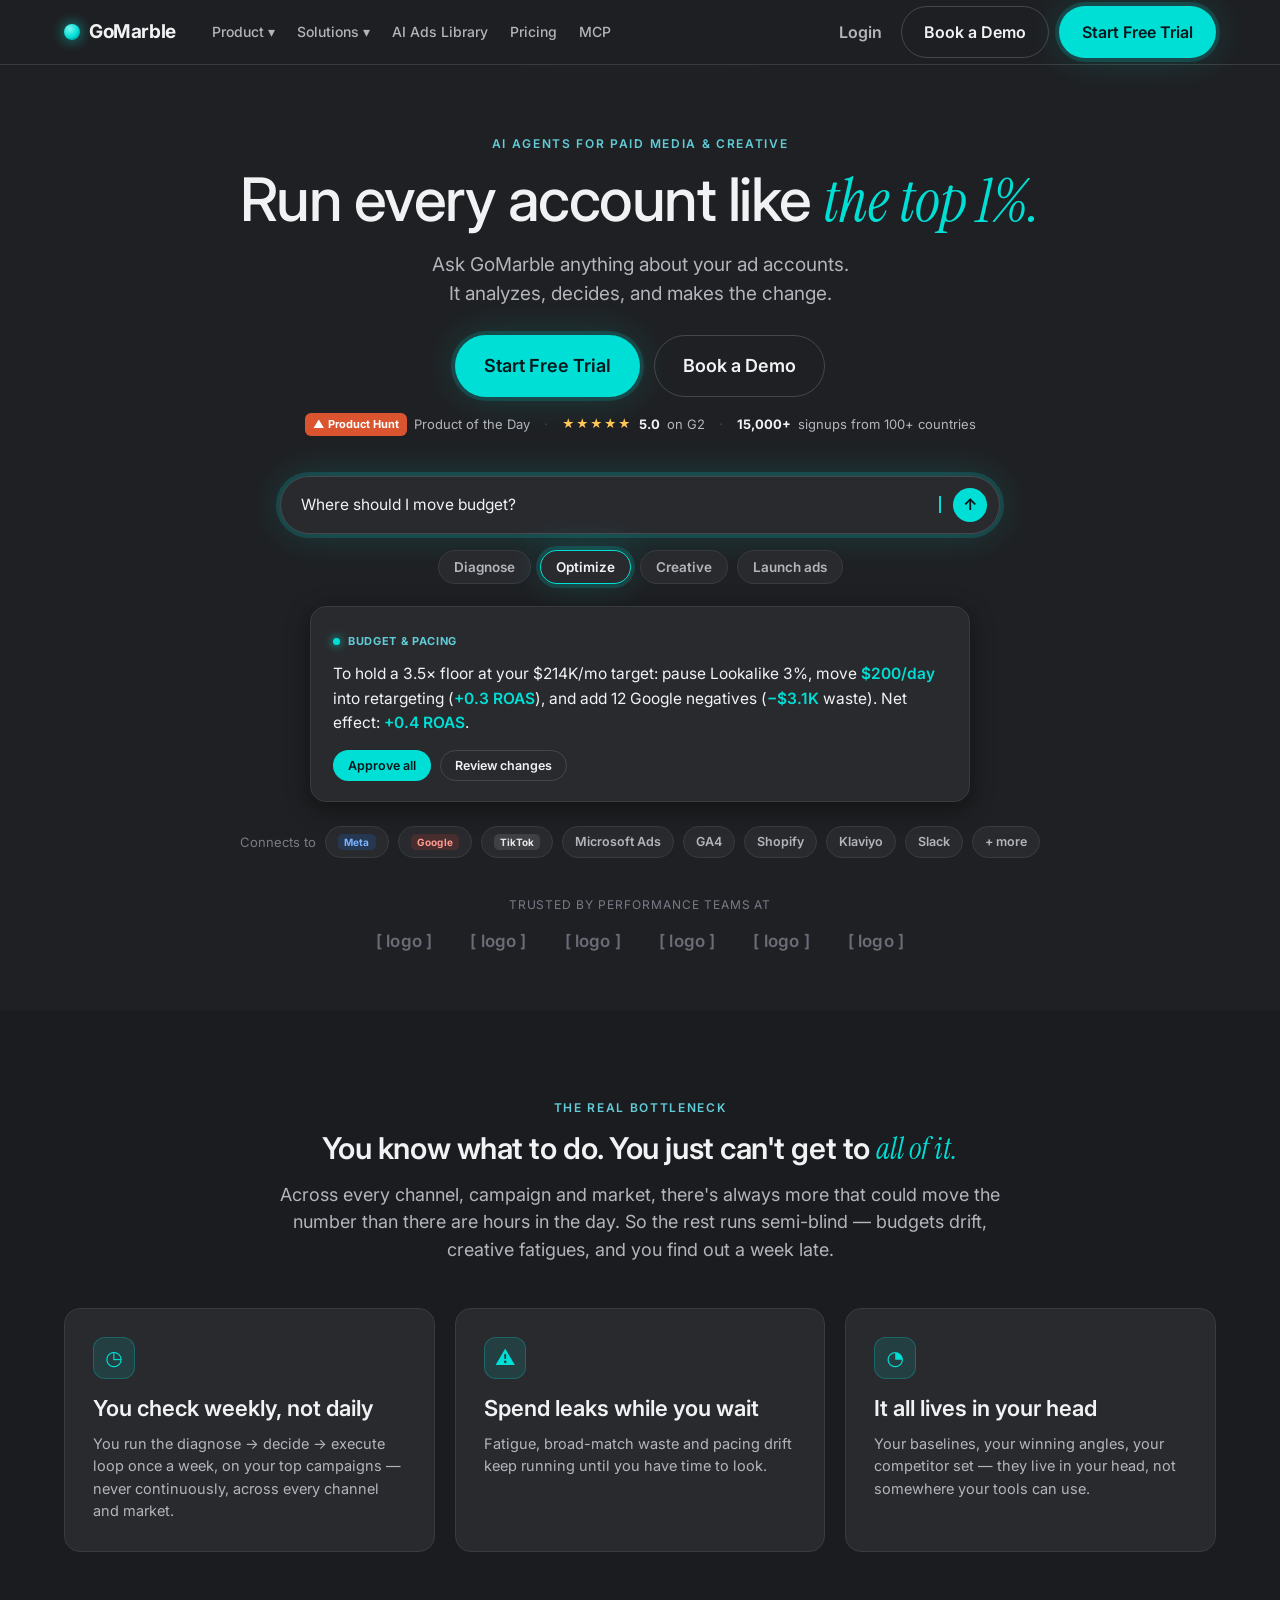
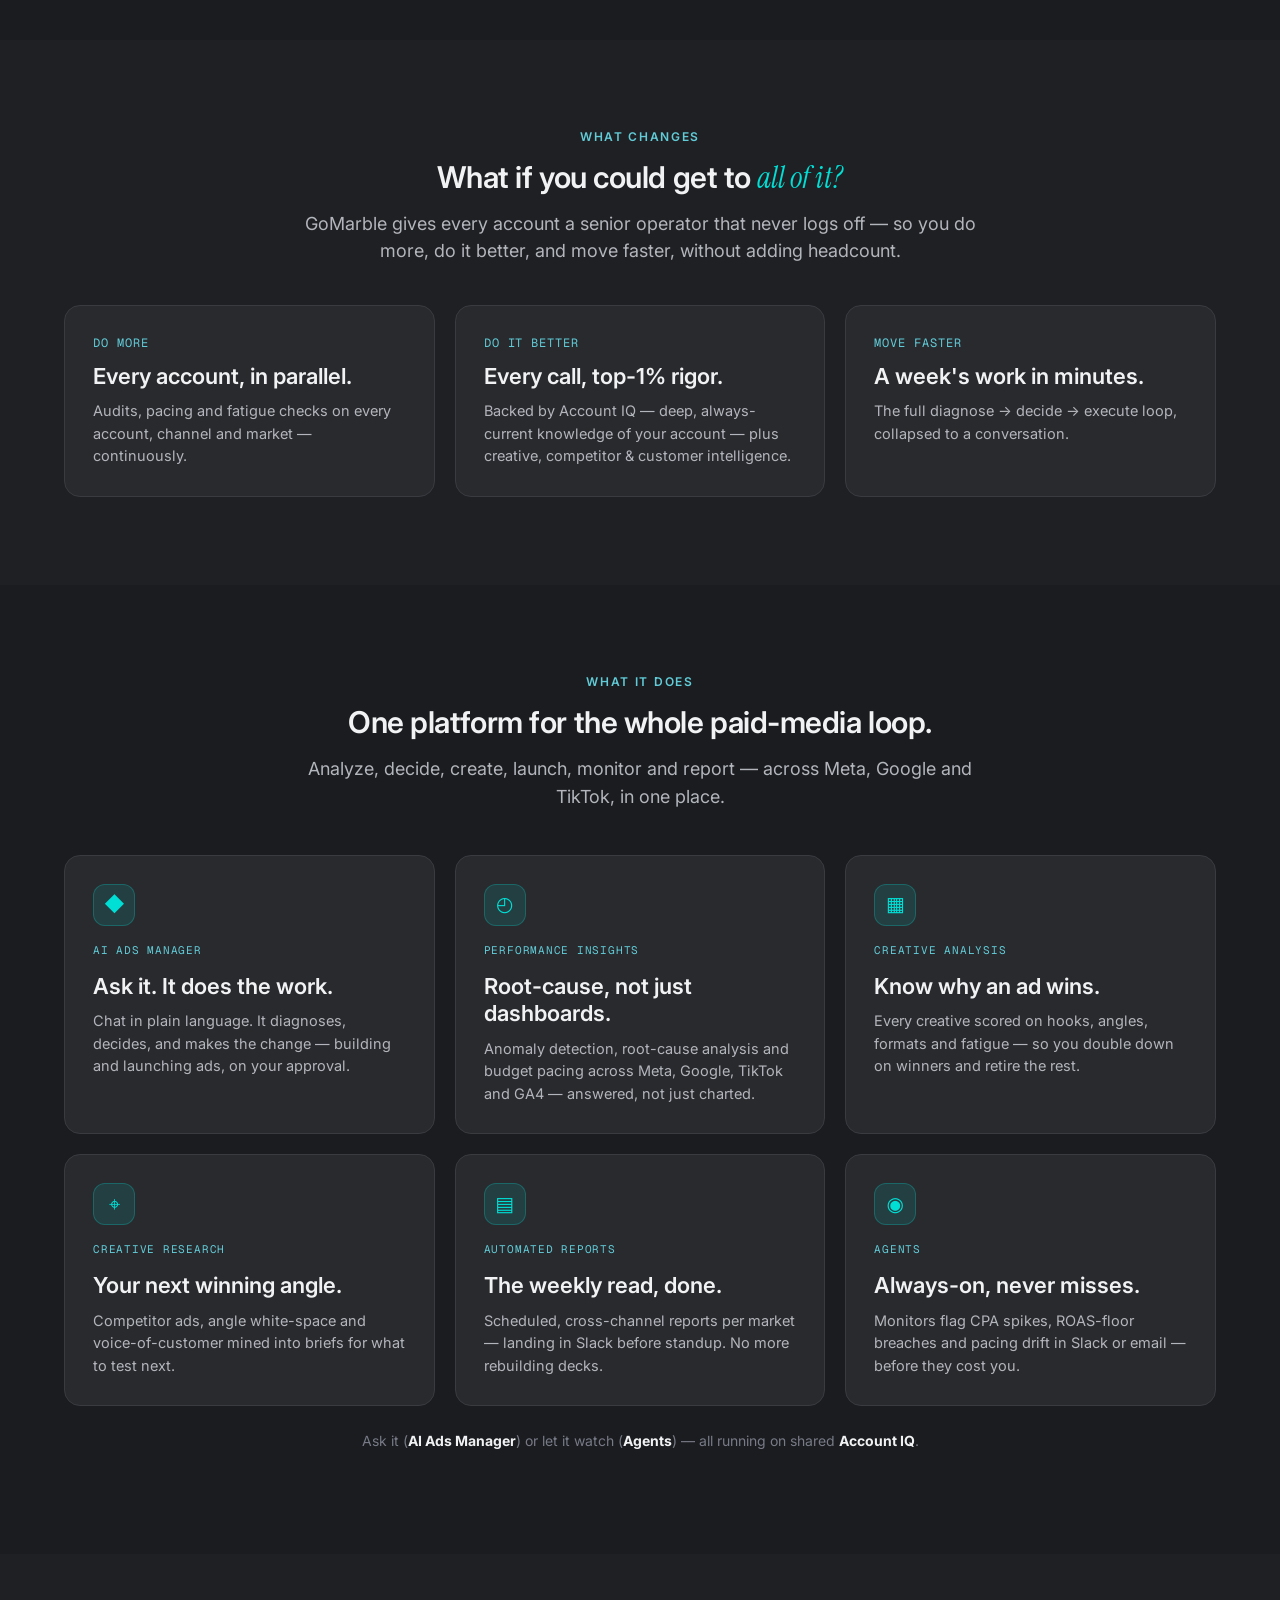
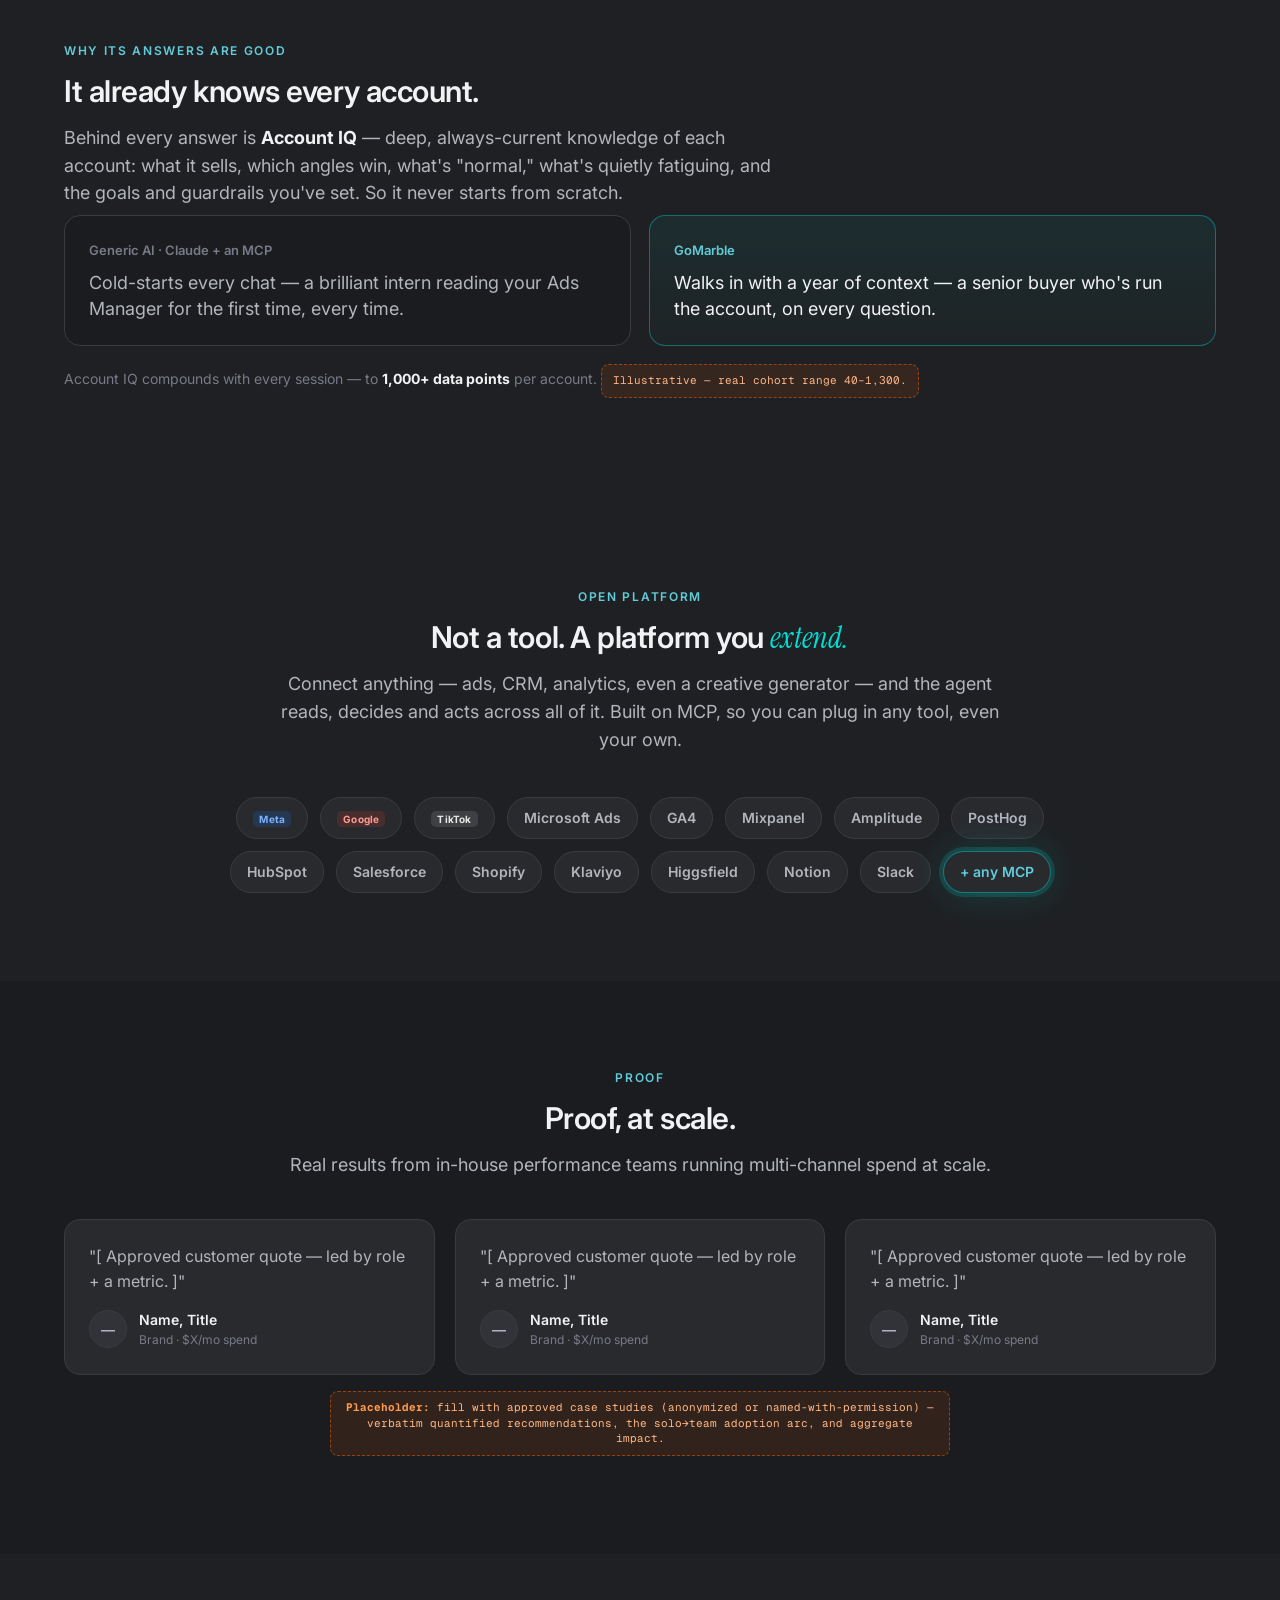
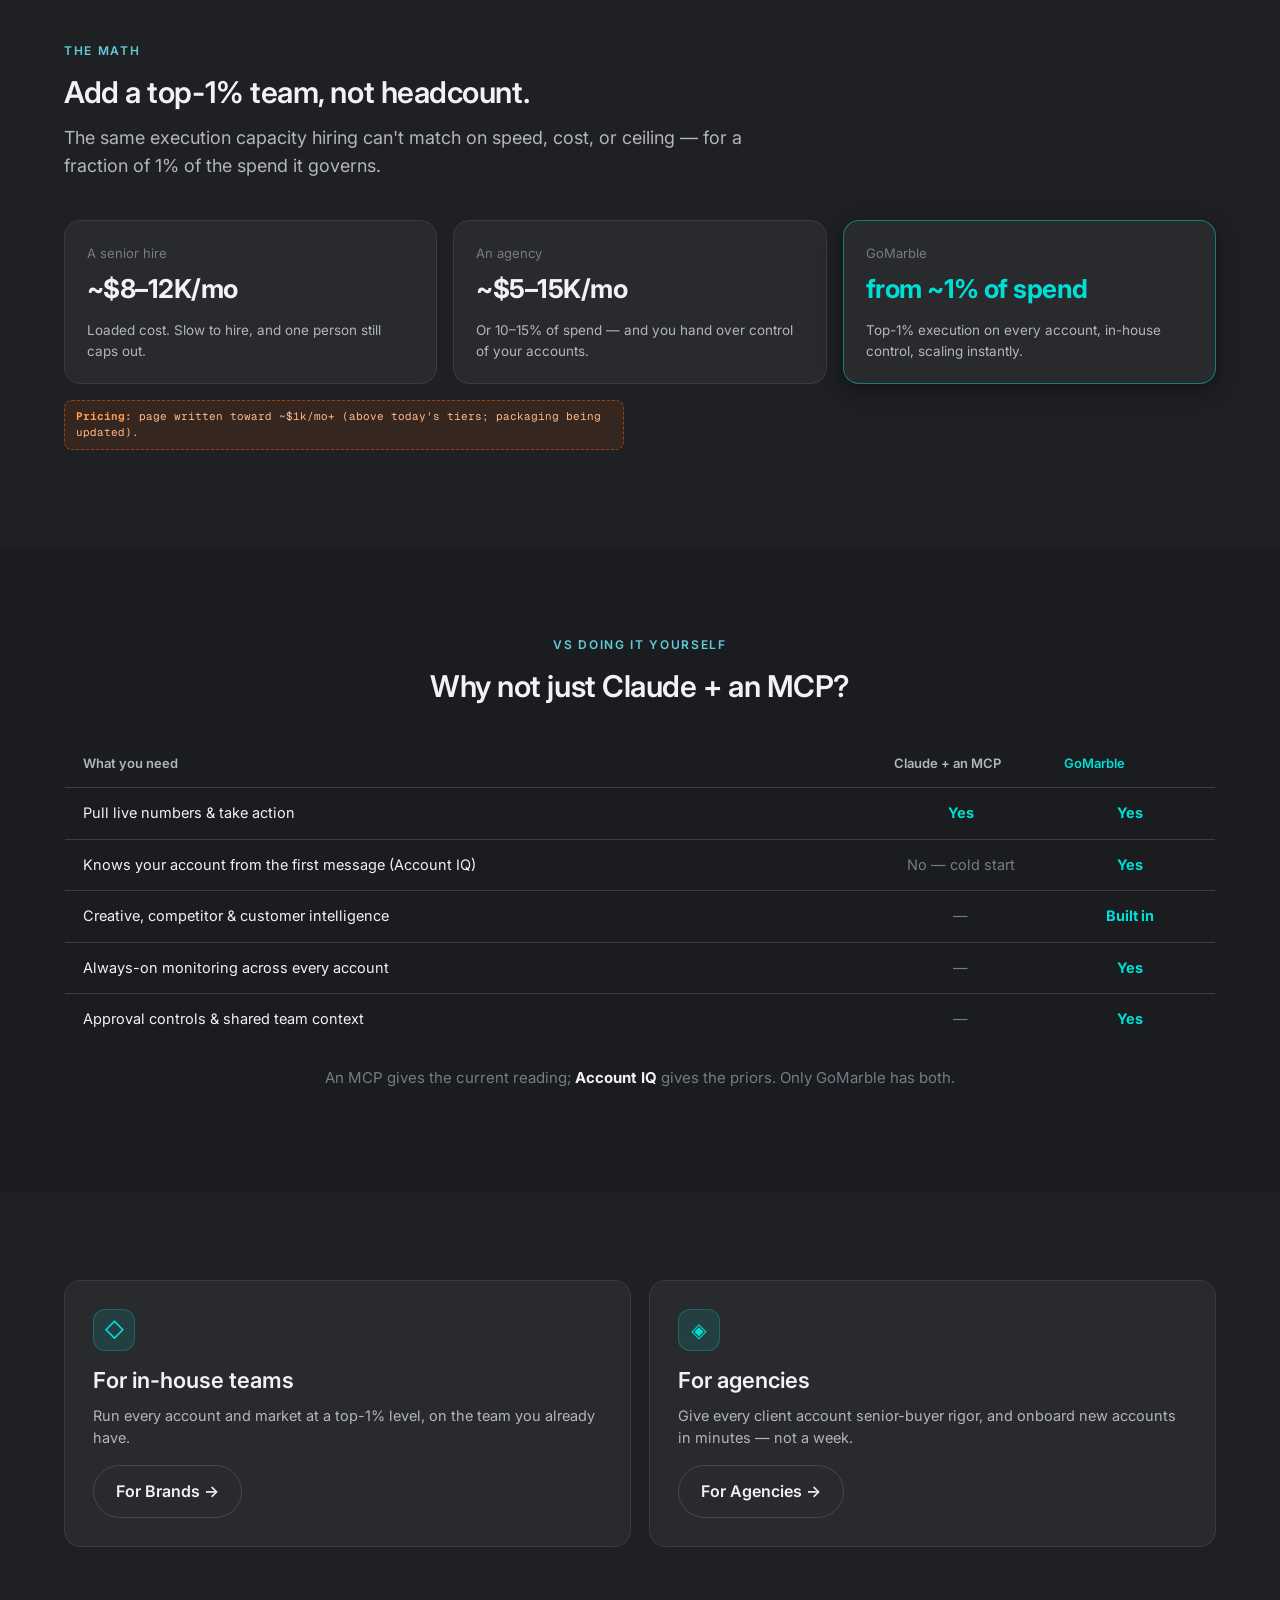
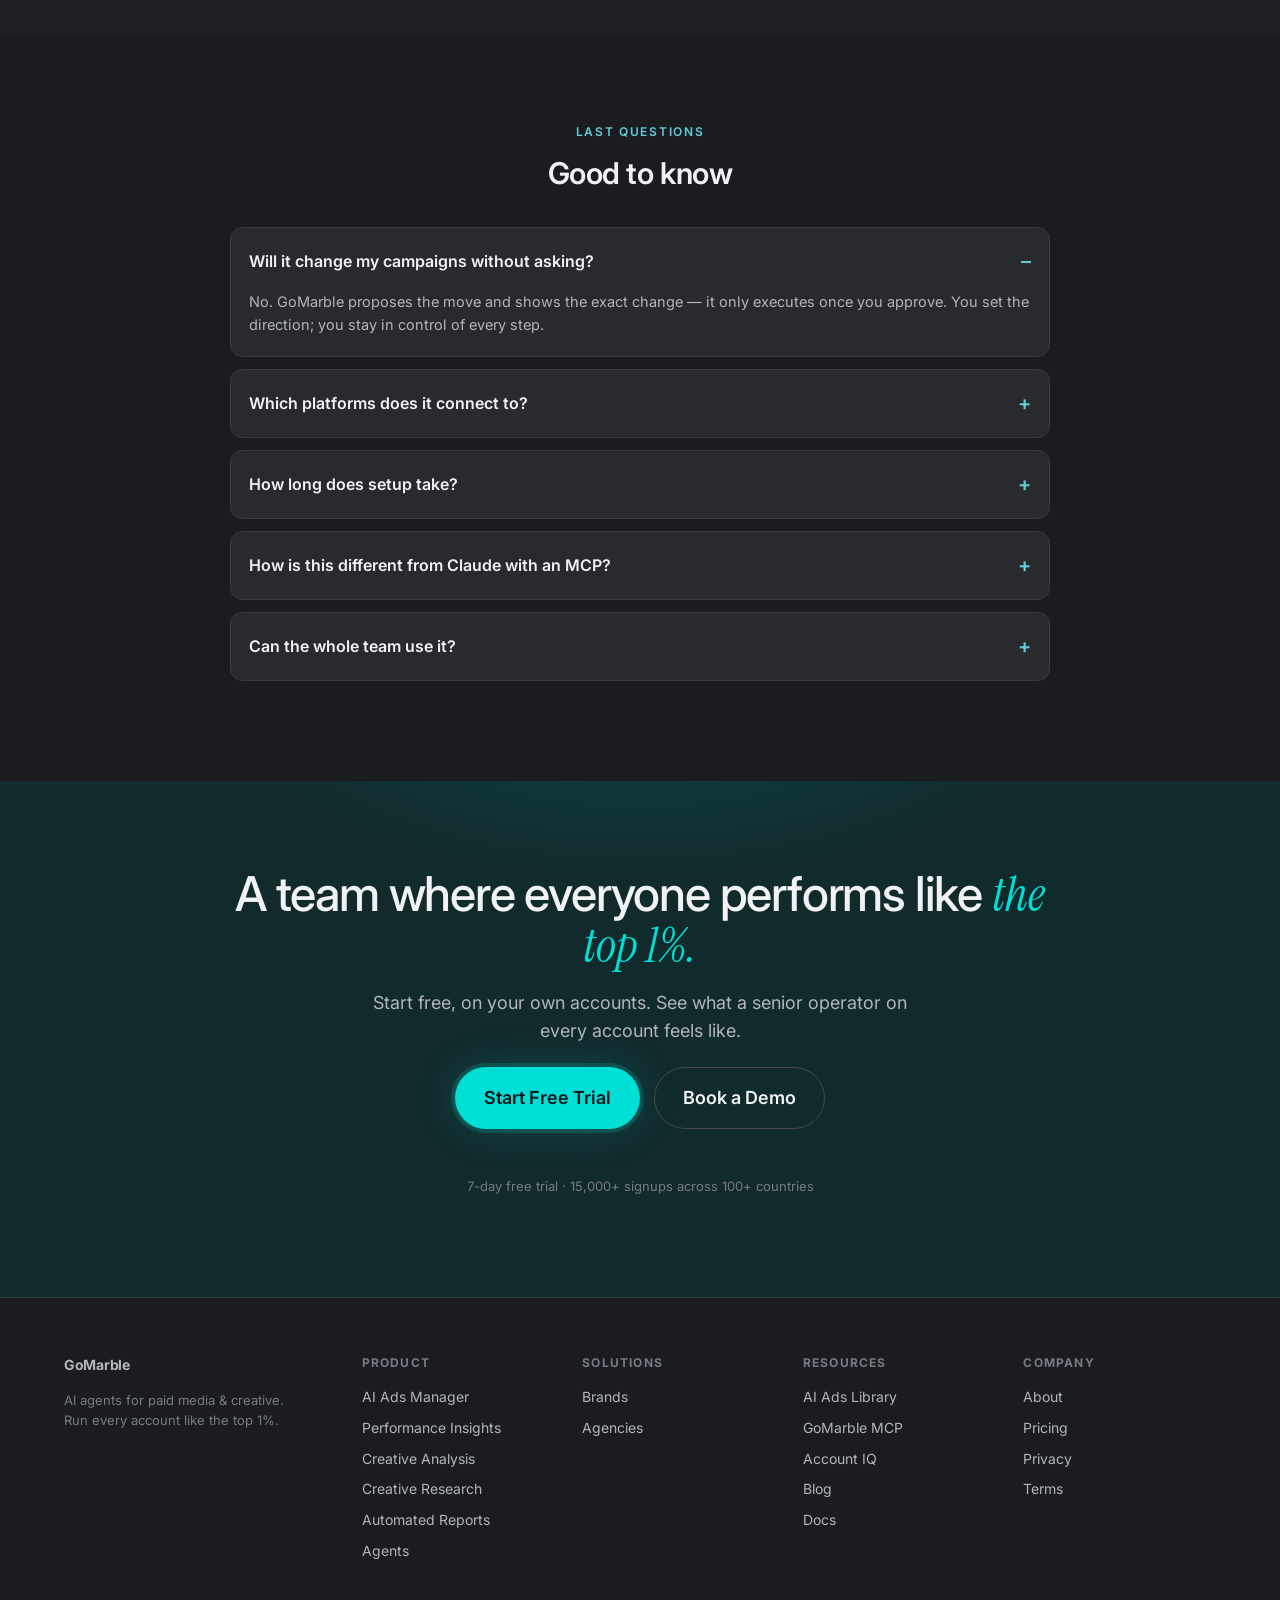
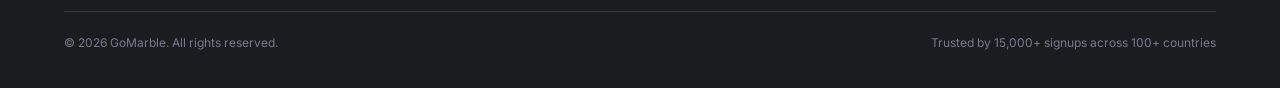
==== homepage/index.html @ d6c3018f "Add homepage v3 mockup at /homepage/ Co-Authored-By: Claude Opus 4.8 <noreply@anthropic.com>" ====
<!DOCTYPE html>
<html lang="en">
<head>
<meta charset="utf-8">
<meta name="viewport" content="width=device-width, initial-scale=1">
<title>GoMarble — Homepage v3 (Run every account like the top 1%)</title>
<link rel="stylesheet" href="_shared.css">
<style>
  /* ===== hero ===== */
  .hero { padding: 70px 0 56px; }
  .hero__inner { max-width: 980px; margin: 0 auto; text-align: center; }
  .hero .gm-display { margin: 14px 0 18px; font-size: clamp(34px, 6vw, 60px); text-wrap: balance; }
  .hero__sub { font-size: 19px; color: var(--gm-text-muted); max-width: 620px; margin: 0 auto 26px; text-wrap: balance; }
  .hero__cta { display: flex; gap: 14px; justify-content: center; flex-wrap: wrap; margin-bottom: 16px; }
  .hero__proof { display:flex; gap:14px; justify-content:center; align-items:center; flex-wrap:wrap; font-size:13px; color:var(--gm-text-muted); }
  .hero__proof .pm { display:inline-flex; align-items:center; gap:7px; }
  .hero__proof b { color:var(--gm-text); }
  .hero__proof .sep { color:var(--gm-border-strong); }
  .hero__proof .stars { color:#FFC65A; letter-spacing:1px; font-size:12px; }
  .hero__proof .ph { background:#DA552F; color:#fff; font-weight:700; font-size:11px; padding:3px 8px; border-radius:6px; }

  /* ===== source mini-labels ===== */
  .src { font-weight:700; font-size:10px; padding:2px 6px; border-radius:5px; letter-spacing:.02em; }
  .src.meta   { background:rgba(24,119,242,.18);  color:#7ab3ff; }
  .src.google { background:rgba(234,67,53,.16);   color:#ff9a8f; }
  .src.tiktok { background:rgba(255,255,255,.10); color:#e6e6e6; }

  /* ===== connector chips ===== */
  .hero__conn { margin-top:24px; display:flex; gap:9px; justify-content:center; align-items:center; flex-wrap:wrap; }
  .hero__conn .lbl { font-size:13px; color:var(--gm-text-faint); }
  .conn { font-size:12.5px; font-weight:600; color:var(--gm-text-muted); background:var(--gm-surface); border:1px solid var(--gm-border); border-radius:999px; padding:5px 12px; }
  .int-row { display:flex; flex-wrap:wrap; gap:12px; justify-content:center; max-width:880px; margin:44px auto 0; }
  .int-row .conn { font-size:14px; padding:9px 16px; }
  .conn--mcp { border-color:rgba(0,223,214,.45); color:var(--gm-accent-text); box-shadow:var(--gm-glow-cyan); }

  /* ===== interactive agent hero (prompt box + capability scenes) ===== */
  .ah { margin: 40px auto 0; max-width: 720px; }
  .ah__composer { background:var(--gm-surface); border:1px solid var(--gm-border-strong); border-radius:var(--gm-radius-pill); padding:11px 12px 11px 20px; display:flex; align-items:center; gap:12px; box-shadow:var(--gm-glow-cyan); }
  .ah__composer .q { flex:1; color:var(--gm-text); font-size:15.5px; text-align:left; }
  .ah__composer .caret { display:inline-block; width:2px; height:17px; background:var(--gm-marble-cyan); margin-left:2px; vertical-align:-3px; animation:blink 1.1s steps(1) infinite; }
  @keyframes blink { 50% { opacity:0; } }
  .ah__composer .send { width:34px; height:34px; flex:0 0 auto; border-radius:50%; background:var(--gm-marble-cyan); color:var(--gm-on-accent); display:grid; place-items:center; font-weight:700; }
  .ah__pills { display:flex; gap:9px; justify-content:center; flex-wrap:wrap; margin:16px 0 22px; }
  .ah__pill { display:inline-flex; align-items:center; gap:7px; font-size:13.5px; font-weight:600; padding:8px 15px; border-radius:var(--gm-radius-pill); border:1px solid var(--gm-border); background:var(--gm-surface); color:var(--gm-text-muted); cursor:pointer; font-family:inherit; transition:border-color .15s, color .15s, box-shadow .15s; }
  .ah__pill:hover { color:var(--gm-text); border-color:var(--gm-border-strong); }
  .ah__pill.on { border-color:var(--gm-marble-cyan); color:var(--gm-text); box-shadow:var(--gm-glow-cyan); }
  .ah__stage { position:relative; min-height:188px; }
  .ah__scene { animation: ahfade .28s ease; }
  .ah__scene[hidden] { display:none; }
  @keyframes ahfade { from { opacity:0; transform:translateY(8px); } to { opacity:1; transform:none; } }
  .ah__answer { text-align:left; background:var(--gm-surface); border:1px solid var(--gm-border); border-radius:var(--gm-radius-lg); padding:20px 22px; box-shadow:var(--gm-shadow-md); max-width:660px; margin:0 auto; }
  .ah__tag { display:inline-flex; align-items:center; gap:8px; font-size:11px; font-weight:700; letter-spacing:.06em; text-transform:uppercase; color:var(--gm-accent-text); margin-bottom:12px; }
  .ah__tag .dot { width:7px; height:7px; border-radius:50%; background:var(--gm-marble-cyan); box-shadow:0 0 9px var(--gm-marble-cyan); }
  .ah__a { font-size:15.5px; line-height:1.6; color:var(--gm-text); }
  .ah__a b { color:var(--gm-marble-cyan); font-weight:600; }
  .ah__steps { list-style:none; margin:6px 0 0; padding:0; display:grid; gap:8px; }
  .ah__steps li { display:flex; align-items:center; gap:10px; font-size:14.5px; color:var(--gm-text-muted); }
  .ah__steps .num { font-family:var(--gm-font-mono); font-size:11px; color:var(--gm-accent-text); border:1px solid var(--gm-border); border-radius:6px; padding:2px 7px; }
  .ah__act { display:flex; gap:9px; margin-top:14px; }
  .ah__btn { font-family:inherit; background:transparent; font-size:12.5px; font-weight:600; padding:7px 14px; border-radius:999px; border:1px solid var(--gm-border-strong); color:var(--gm-text); cursor:pointer; }
  .ah__btn.go { background:var(--gm-marble-cyan); color:var(--gm-on-accent); border-color:transparent; }

  /* ===== generic section helpers ===== */
  .lead-wrap { max-width: 720px; }
  .center .lead-wrap { margin: 0 auto; }
  .sec-head { max-width: 760px; }
  .center { text-align: center; }
  .center .sec-head, .sec-head.center { margin: 0 auto; }
  .sec-head .gm-h2 { margin-bottom: 14px; }

  /* ===== feature cards ===== */
  .feat-card h3 { margin:14px 0 8px; }
  .feat-card .cap { font-family:var(--gm-font-mono); font-size:11px; color:var(--gm-accent-text); letter-spacing:.07em; text-transform:uppercase; }

  /* ===== pillars (benefit strip) ===== */
  .pill-card .k { font-family:var(--gm-font-mono); font-size:12px; color:var(--gm-accent-text); letter-spacing:.08em; text-transform:uppercase; }
  .pill-card h3 { margin:10px 0 8px; }

  /* ===== cold-start contrast ===== */
  .vs2 { display:grid; grid-template-columns:1fr 1fr; gap:18px; margin-top:8px; }
  .vs2 .col { border-radius:var(--gm-radius-lg); padding:24px; border:1px solid var(--gm-border); }
  .vs2 .col.bad { background:var(--gm-band); }
  .vs2 .col.good { background:linear-gradient(180deg, rgba(0,223,214,.07), rgba(0,223,214,.02)); border-color:rgba(0,223,214,.4); }
  .vs2 .who { font-size:13px; font-weight:600; color:var(--gm-text-faint); margin-bottom:10px; }
  .vs2 .col.good .who { color:var(--gm-accent-text); }
  .vs2 .line { font-size:18px; line-height:1.4; }

  /* ===== economics cards ===== */
  .econ { display:grid; grid-template-columns:repeat(3,1fr); gap:16px; }
  .econ .e { border:1px solid var(--gm-border); border-radius:var(--gm-radius-lg); padding:22px; background:var(--gm-surface); }
  .econ .e.win { border-color:rgba(0,223,214,.45); box-shadow:var(--gm-shadow-md); }
  .econ .e .lbl { font-size:13px; color:var(--gm-text-faint); }
  .econ .e .amt { font-size:26px; font-weight:700; letter-spacing:-0.02em; margin:6px 0 10px; }
  .econ .e.win .amt { color:var(--gm-marble-cyan); }
  .econ .e p { font-size:13.5px; color:var(--gm-text-muted); margin:0; }

  /* ===== comparison table ===== */
  .ctable { width:100%; border-collapse:collapse; border:1px solid var(--gm-border); border-radius:var(--gm-radius-lg); overflow:hidden; }
  .ctable th, .ctable td { padding:14px 18px; text-align:left; border-bottom:1px solid var(--gm-border); font-size:14.5px; }
  .ctable thead th { background:var(--gm-band); font-size:13px; color:var(--gm-text-muted); font-weight:600; }
  .ctable thead th:last-child { color:var(--gm-marble-cyan); }
  .ctable td.c { text-align:center; width:170px; }
  .ctable .yes { color:var(--gm-marble-cyan); font-weight:700; }
  .ctable .no { color:var(--gm-text-faint); }
  .ctable tr:last-child td { border-bottom:none; }

  /* ===== segments ===== */
  .seg { display:grid; grid-template-columns:1fr 1fr; gap:18px; }

  /* ===== faq ===== */
  .faq { max-width:820px; margin:0 auto; }
  .faq details { border:1px solid var(--gm-border); border-radius:var(--gm-radius-md); padding:4px 18px; margin-bottom:12px; background:var(--gm-surface); }
  .faq summary { cursor:pointer; font-weight:600; padding:14px 0; list-style:none; display:flex; justify-content:space-between; align-items:center; }
  .faq summary::-webkit-details-marker { display:none; }
  .faq summary::after { content:"+"; color:var(--gm-accent-text); font-size:20px; }
  .faq details[open] summary::after { content:"–"; }
  .faq p { margin:0 0 16px; color:var(--gm-text-muted); font-size:14.5px; }

  .endorse { display:flex; flex-direction:column; gap:18px; align-items:center; }

  @media (max-width: 900px) {
    .split, .vs2, .econ, .seg { grid-template-columns: 1fr; }
    .ctable td.c { width:auto; }
  }
</style>
</head>
<body>

<!-- NAV -->
<nav class="gm-nav">
  <div class="gm-wrap gm-nav__inner">
    <a class="gm-nav__logo" href="#"><span class="orb"></span>GoMarble</a>
    <div class="gm-nav__links"><a href="#features">Product ▾</a><a href="#">Solutions ▾</a><a href="#">AI Ads Library</a><a href="pricing.html">Pricing</a><a href="#">MCP</a></div>
    <div class="gm-nav__spacer"></div>
    <div class="gm-nav__cta"><a href="#" class="gm-btn gm-btn--ghost">Login</a><a href="#" class="gm-btn gm-btn--secondary">Book a Demo</a><a href="#" class="gm-btn gm-btn--primary">Start Free Trial</a></div>
  </div>
</nav>

<!-- HERO -->
<header class="hero gm-glow-bg">
  <div class="gm-wrap hero__inner">
    <p class="gm-eyebrow">AI agents for paid media &amp; creative</p>
    <h1 class="gm-display">Run every account like <em>the top 1%.</em></h1>
    <p class="hero__sub">Ask GoMarble anything about your ad accounts. It analyzes, decides, and makes the change.</p>
    <div class="hero__cta">
      <a href="#" class="gm-btn gm-btn--primary gm-btn--lg">Start Free Trial</a>
      <a href="#" class="gm-btn gm-btn--secondary gm-btn--lg">Book a Demo</a>
    </div>
    <div class="hero__proof">
      <span class="pm"><span class="ph">▲ Product Hunt</span> Product of the Day</span>
      <span class="sep">·</span>
      <span class="pm"><span class="stars">★★★★★</span> <b>5.0</b> on G2</span>
      <span class="sep">·</span>
      <span class="pm"><b>15,000+</b> signups from 100+ countries</span>
    </div>

    <!-- interactive: ask it anything; tap a prompt to see what it does -->
    <div class="ah">
      <div class="ah__composer">
        <span class="q" id="ah-q">Why did ROAS drop last week?</span><span class="caret"></span>
        <span class="send">↑</span>
      </div>
      <div class="ah__pills">
        <button class="ah__pill on" data-scene="diagnose">Diagnose</button>
        <button class="ah__pill" data-scene="reallocate">Optimize</button>
        <button class="ah__pill" data-scene="creative">Creative</button>
        <button class="ah__pill" data-scene="launch">Launch ads</button>
      </div>

      <div class="ah__stage">
        <div class="ah__scene" data-scene="diagnose">
          <div class="ah__answer">
            <span class="ah__tag"><span class="dot"></span> Performance Insights</span>
            <div class="ah__a">ROAS fell <b>29%</b> (4.1 → 2.9) last week. Root cause: your <span class="src meta">Meta</span> <b>Lookalike 3%</b> is fatiguing (frequency 8.2, CTR −34%), and <b>$3.1K</b> is leaking to <span class="src google">Google</span> broad-match with 0 conversions.</div>
          </div>
        </div>
        <div class="ah__scene" data-scene="reallocate" hidden>
          <div class="ah__answer">
            <span class="ah__tag"><span class="dot"></span> Budget &amp; pacing</span>
            <div class="ah__a">To hold a 3.5× floor at your $214K/mo target: pause Lookalike 3%, move <b>$200/day</b> into retargeting (<b>+0.3 ROAS</b>), and add 12 Google negatives (<b>−$3.1K</b> waste). Net effect: <b>+0.4 ROAS</b>.</div>
            <div class="ah__act"><button class="ah__btn go">Approve all</button><button class="ah__btn">Review changes</button></div>
          </div>
        </div>
        <div class="ah__scene" data-scene="creative" hidden>
          <div class="ah__answer">
            <span class="ah__tag"><span class="dot"></span> Creative Analysis</span>
            <div class="ah__a">Top hook: <b>"POV: you finally…"</b> at 41% hook-rate. Fatiguing: the <i>ingredient-transparency</i> angle, −22% over 27 days. Test next: <b>"energy without the crash"</b> — it fits your problem-aware, user-POV winners.</div>
          </div>
        </div>
        <div class="ah__scene" data-scene="launch" hidden>
          <div class="ah__answer">
            <span class="ah__tag"><span class="dot"></span> AI Ads Manager</span>
            <ul class="ah__steps">
              <li><span class="num">1</span> Draft 3 UGC concepts on the winning angle</li>
              <li><span class="num">2</span> Write copy + headlines</li>
              <li><span class="num">3</span> Build the ad sets in <span class="src meta">Meta</span></li>
              <li><span class="num">4</span> Launch</li>
            </ul>
            <div class="ah__act"><button class="ah__btn go">Approve &amp; launch</button><button class="ah__btn">Edit</button></div>
          </div>
        </div>
      </div>
    </div>

    <div class="hero__conn">
      <span class="lbl">Connects to</span>
      <span class="conn"><span class="src meta">Meta</span></span>
      <span class="conn"><span class="src google">Google</span></span>
      <span class="conn"><span class="src tiktok">TikTok</span></span>
      <span class="conn">Microsoft Ads</span>
      <span class="conn">GA4</span>
      <span class="conn">Shopify</span>
      <span class="conn">Klaviyo</span>
      <span class="conn">Slack</span>
      <span class="conn">+ more</span>
    </div>

    <div style="margin-top:38px;">
      <p class="gm-faint" style="font-size:12px;letter-spacing:0.08em;text-transform:uppercase;margin:0 0 14px;">Trusted by performance teams at</p>
      <div class="gm-logos"><span>[ logo ]</span><span>[ logo ]</span><span>[ logo ]</span><span>[ logo ]</span><span>[ logo ]</span><span>[ logo ]</span></div>
    </div>
  </div>
</header>

<!-- THE CONSTRAINT -->
<section class="gm-section gm-band center">
  <div class="gm-wrap">
    <div class="sec-head">
      <p class="gm-eyebrow">The real bottleneck</p>
      <h2 class="gm-h2">You know what to do. You just can't get to <em class="gm-serif">all of it.</em></h2>
      <p class="gm-lead lead-wrap">Across every channel, campaign and market, there's always more that could move the number than there are hours in the day. So the rest runs semi-blind — budgets drift, creative fatigues, and you find out a week late.</p>
    </div>
    <div class="gm-grid gm-grid--3" style="margin-top:44px; text-align:left;">
      <div class="gm-card"><div class="gm-card__icon">◷</div><h3 class="gm-h3">You check weekly, not daily</h3><p class="gm-muted" style="margin:10px 0 0;font-size:14.5px;">You run the diagnose → decide → execute loop once a week, on your top campaigns — never continuously, across every channel and market.</p></div>
      <div class="gm-card"><div class="gm-card__icon">⚠</div><h3 class="gm-h3">Spend leaks while you wait</h3><p class="gm-muted" style="margin:10px 0 0;font-size:14.5px;">Fatigue, broad-match waste and pacing drift keep running until you have time to look.</p></div>
      <div class="gm-card"><div class="gm-card__icon">◔</div><h3 class="gm-h3">It all lives in your head</h3><p class="gm-muted" style="margin:10px 0 0;font-size:14.5px;">Your baselines, your winning angles, your competitor set — they live in your head, not somewhere your tools can use.</p></div>
    </div>
  </div>
</section>

<!-- THE SHIFT + benefit strip -->
<section class="gm-section center">
  <div class="gm-wrap">
    <div class="sec-head">
      <p class="gm-eyebrow">What changes</p>
      <h2 class="gm-h2">What if you could get to <em class="gm-serif">all of it?</em></h2>
      <p class="gm-lead lead-wrap">GoMarble gives every account a senior operator that never logs off — so you do more, do it better, and move faster, without adding headcount.</p>
    </div>
    <div class="gm-grid gm-grid--3" style="margin-top:40px; text-align:left;">
      <div class="gm-card pill-card"><div class="k">Do more</div><h3 class="gm-h3">Every account, in parallel.</h3><p class="gm-muted" style="margin:10px 0 0;font-size:14.5px;">Audits, pacing and fatigue checks on every account, channel and market — continuously.</p></div>
      <div class="gm-card pill-card"><div class="k">Do it better</div><h3 class="gm-h3">Every call, top-1% rigor.</h3><p class="gm-muted" style="margin:10px 0 0;font-size:14.5px;">Backed by Account IQ — deep, always-current knowledge of your account — plus creative, competitor &amp; customer intelligence.</p></div>
      <div class="gm-card pill-card"><div class="k">Move faster</div><h3 class="gm-h3">A week's work in minutes.</h3><p class="gm-muted" style="margin:10px 0 0;font-size:14.5px;">The full diagnose → decide → execute loop, collapsed to a conversation.</p></div>
    </div>
  </div>
</section>

<!-- FEATURES — what it actually does -->
<section class="gm-section gm-band" id="features">
  <div class="gm-wrap">
    <div class="sec-head center" style="text-align:center;">
      <p class="gm-eyebrow">What it does</p>
      <h2 class="gm-h2">One platform for the whole paid-media loop.</h2>
      <p class="gm-lead lead-wrap">Analyze, decide, create, launch, monitor and report — across Meta, Google and TikTok, in one place.</p>
    </div>
    <div class="gm-grid gm-grid--3" style="margin-top:44px; text-align:left;">
      <div class="gm-card feat-card">
        <div class="gm-card__icon">◆</div><div class="cap">AI Ads Manager</div>
        <h3 class="gm-h3">Ask it. It does the work.</h3>
        <p class="gm-muted" style="margin:10px 0 0;font-size:14.5px;">Chat in plain language. It diagnoses, decides, and makes the change — building and launching ads, on your approval.</p>
      </div>
      <div class="gm-card feat-card">
        <div class="gm-card__icon">◴</div><div class="cap">Performance Insights</div>
        <h3 class="gm-h3">Root-cause, not just dashboards.</h3>
        <p class="gm-muted" style="margin:10px 0 0;font-size:14.5px;">Anomaly detection, root-cause analysis and budget pacing across Meta, Google, TikTok and GA4 — answered, not just charted.</p>
      </div>
      <div class="gm-card feat-card">
        <div class="gm-card__icon">▦</div><div class="cap">Creative Analysis</div>
        <h3 class="gm-h3">Know why an ad wins.</h3>
        <p class="gm-muted" style="margin:10px 0 0;font-size:14.5px;">Every creative scored on hooks, angles, formats and fatigue — so you double down on winners and retire the rest.</p>
      </div>
      <div class="gm-card feat-card">
        <div class="gm-card__icon">⌖</div><div class="cap">Creative Research</div>
        <h3 class="gm-h3">Your next winning angle.</h3>
        <p class="gm-muted" style="margin:10px 0 0;font-size:14.5px;">Competitor ads, angle white-space and voice-of-customer mined into briefs for what to test next.</p>
      </div>
      <div class="gm-card feat-card">
        <div class="gm-card__icon">▤</div><div class="cap">Automated Reports</div>
        <h3 class="gm-h3">The weekly read, done.</h3>
        <p class="gm-muted" style="margin:10px 0 0;font-size:14.5px;">Scheduled, cross-channel reports per market — landing in Slack before standup. No more rebuilding decks.</p>
      </div>
      <div class="gm-card feat-card">
        <div class="gm-card__icon">◉</div><div class="cap">Agents</div>
        <h3 class="gm-h3">Always-on, never misses.</h3>
        <p class="gm-muted" style="margin:10px 0 0;font-size:14.5px;">Monitors flag CPA spikes, ROAS-floor breaches and pacing drift in Slack or email — before they cost you.</p>
      </div>
    </div>
    <p class="gm-faint center" style="text-align:center;margin-top:24px;font-size:14px;">Ask it (<b style="color:var(--gm-text);">AI Ads Manager</b>) or let it watch (<b style="color:var(--gm-text);">Agents</b>) — all running on shared <b style="color:var(--gm-text);">Account IQ</b>.</p>
  </div>
</section>

<!-- THE MOAT — Account IQ / cold-start wedge -->
<section class="gm-section">
  <div class="gm-wrap">
    <div class="sec-head">
      <p class="gm-eyebrow">Why its answers are good</p>
      <h2 class="gm-h2">It already knows every account.</h2>
      <p class="gm-lead lead-wrap">Behind every answer is <b style="color:var(--gm-text);">Account IQ</b> — deep, always-current knowledge of each account: what it sells, which angles win, what's "normal," what's quietly fatiguing, and the goals and guardrails you've set. So it never starts from scratch.</p>
    </div>
    <div class="vs2">
      <div class="col bad">
        <div class="who">Generic AI · Claude + an MCP</div>
        <div class="line gm-muted">Cold-starts every chat — a brilliant intern reading your Ads Manager for the first time, every time.</div>
      </div>
      <div class="col good">
        <div class="who">GoMarble</div>
        <div class="line">Walks in with a year of context — a senior buyer who's run the account, on every question.</div>
      </div>
    </div>
    <p class="gm-faint" style="margin-top:18px;font-size:14px;">Account IQ compounds with every session — to <b style="color:var(--gm-text);">1,000+ data points</b> per account. <span class="gm-annot" style="display:inline-block;margin:0;">Illustrative — real cohort range 40–1,300.</span></p>
  </div>
</section>

<!-- INTEGRATIONS -->
<section class="gm-section" id="integrations">
  <div class="gm-wrap">
    <div class="sec-head center" style="text-align:center;">
      <p class="gm-eyebrow">Open platform</p>
      <h2 class="gm-h2">Not a tool. A platform you <em class="gm-serif">extend.</em></h2>
      <p class="gm-lead lead-wrap">Connect anything — ads, CRM, analytics, even a creative generator — and the agent reads, decides and acts across all of it. Built on MCP, so you can plug in any tool, even your own.</p>
    </div>
    <div class="int-row">
      <span class="conn"><span class="src meta">Meta</span></span>
      <span class="conn"><span class="src google">Google</span></span>
      <span class="conn"><span class="src tiktok">TikTok</span></span>
      <span class="conn">Microsoft Ads</span>
      <span class="conn">GA4</span>
      <span class="conn">Mixpanel</span>
      <span class="conn">Amplitude</span>
      <span class="conn">PostHog</span>
      <span class="conn">HubSpot</span>
      <span class="conn">Salesforce</span>
      <span class="conn">Shopify</span>
      <span class="conn">Klaviyo</span>
      <span class="conn">Higgsfield</span>
      <span class="conn">Notion</span>
      <span class="conn">Slack</span>
      <span class="conn conn--mcp">+ any MCP</span>
    </div>
  </div>
</section>

<!-- PROOF (placeholder) -->
<section class="gm-section gm-band center">
  <div class="gm-wrap">
    <div class="sec-head">
      <p class="gm-eyebrow">Proof</p>
      <h2 class="gm-h2">Proof, at scale.</h2>
      <p class="gm-lead lead-wrap">Real results from in-house performance teams running multi-channel spend at scale.</p>
    </div>
    <div class="gm-grid gm-grid--3" style="margin-top:40px; text-align:left;">
      <div class="gm-quote"><p class="gm-muted">"[ Approved customer quote — led by role + a metric. ]"</p><div class="gm-quote__who"><div class="gm-quote__av">—</div><div><div class="gm-quote__name">Name, Title</div><div class="gm-quote__role">Brand · $X/mo spend</div></div></div></div>
      <div class="gm-quote"><p class="gm-muted">"[ Approved customer quote — led by role + a metric. ]"</p><div class="gm-quote__who"><div class="gm-quote__av">—</div><div><div class="gm-quote__name">Name, Title</div><div class="gm-quote__role">Brand · $X/mo spend</div></div></div></div>
      <div class="gm-quote"><p class="gm-muted">"[ Approved customer quote — led by role + a metric. ]"</p><div class="gm-quote__who"><div class="gm-quote__av">—</div><div><div class="gm-quote__name">Name, Title</div><div class="gm-quote__role">Brand · $X/mo spend</div></div></div></div>
    </div>
    <div style="max-width:620px;margin:16px auto 0;"><div class="gm-annot"><b>Placeholder:</b> fill with approved case studies (anonymized or named-with-permission) — verbatim quantified recommendations, the solo→team adoption arc, and aggregate impact.</div></div>
  </div>
</section>

<!-- THE ECONOMICS -->
<section class="gm-section">
  <div class="gm-wrap">
    <div class="sec-head">
      <p class="gm-eyebrow">The math</p>
      <h2 class="gm-h2">Add a top-1% team, not headcount.</h2>
      <p class="gm-lead lead-wrap">The same execution capacity hiring can't match on speed, cost, or ceiling — for a fraction of 1% of the spend it governs.</p>
    </div>
    <div class="econ" style="margin-top:40px;">
      <div class="e"><div class="lbl">A senior hire</div><div class="amt">~$8–12K/mo</div><p>Loaded cost. Slow to hire, and one person still caps out.</p></div>
      <div class="e"><div class="lbl">An agency</div><div class="amt">~$5–15K/mo</div><p>Or 10–15% of spend — and you hand over control of your accounts.</p></div>
      <div class="e win"><div class="lbl">GoMarble</div><div class="amt">from ~1% of spend</div><p>Top-1% execution on every account, in-house control, scaling instantly.</p></div>
    </div>
    <div style="max-width:560px;margin:16px 0 0;"><div class="gm-annot"><b>Pricing:</b> page written toward ~$1k/mo+ (above today's tiers; packaging being updated).</div></div>
  </div>
</section>

<!-- vs CLAUDE + MCP -->
<section class="gm-section gm-band">
  <div class="gm-wrap">
    <div class="sec-head center" style="text-align:center;">
      <p class="gm-eyebrow">vs doing it yourself</p>
      <h2 class="gm-h2">Why not just Claude + an MCP?</h2>
    </div>
    <div style="margin-top:34px; overflow-x:auto;">
      <table class="ctable">
        <thead><tr><th>What you need</th><th class="c">Claude + an MCP</th><th class="c">GoMarble</th></tr></thead>
        <tbody>
          <tr><td>Pull live numbers &amp; take action</td><td class="c yes">Yes</td><td class="c yes">Yes</td></tr>
          <tr><td>Knows your account from the first message (Account IQ)</td><td class="c no">No — cold start</td><td class="c yes">Yes</td></tr>
          <tr><td>Creative, competitor &amp; customer intelligence</td><td class="c no">—</td><td class="c yes">Built in</td></tr>
          <tr><td>Always-on monitoring across every account</td><td class="c no">—</td><td class="c yes">Yes</td></tr>
          <tr><td>Approval controls &amp; shared team context</td><td class="c no">—</td><td class="c yes">Yes</td></tr>
        </tbody>
      </table>
    </div>
    <p class="gm-faint center" style="text-align:center;margin-top:20px;font-size:15px;">An MCP gives the current reading; <b style="color:var(--gm-text);">Account IQ</b> gives the priors. Only GoMarble has both.</p>
  </div>
</section>

<!-- SEGMENTS -->
<section class="gm-section">
  <div class="gm-wrap">
    <div class="seg">
      <div class="gm-card"><div class="gm-card__icon">◇</div><h3 class="gm-h3">For in-house teams</h3><p class="gm-muted" style="margin:10px 0 16px;font-size:14.5px;">Run every account and market at a top-1% level, on the team you already have.</p><a href="#" class="gm-btn gm-btn--secondary">For Brands →</a></div>
      <div class="gm-card"><div class="gm-card__icon">◈</div><h3 class="gm-h3">For agencies</h3><p class="gm-muted" style="margin:10px 0 16px;font-size:14.5px;">Give every client account senior-buyer rigor, and onboard new accounts in minutes — not a week.</p><a href="#" class="gm-btn gm-btn--secondary">For Agencies →</a></div>
    </div>
  </div>
</section>

<!-- FAQ -->
<section class="gm-section gm-band">
  <div class="gm-wrap">
    <div class="sec-head center" style="text-align:center;"><p class="gm-eyebrow">Last questions</p><h2 class="gm-h2">Good to know</h2></div>
    <div class="faq" style="margin-top:36px;">
      <details open><summary>Will it change my campaigns without asking?</summary><p>No. GoMarble proposes the move and shows the exact change — it only executes once you approve. You set the direction; you stay in control of every step.</p></details>
      <details><summary>Which platforms does it connect to?</summary><p>Meta, Google, TikTok and Microsoft ad accounts, plus GA4, Shopify and more — analyzed together, in one place.</p></details>
      <details><summary>How long does setup take?</summary><p>Connect your accounts and GoMarble starts building Account IQ immediately. You're getting senior-buyer answers the same day.</p></details>
      <details><summary>How is this different from Claude with an MCP?</summary><p>An MCP fetches live data and cold-starts every conversation. GoMarble adds Account IQ — the standing context of each account — plus always-on monitoring, approval controls and shared team context. It answers like a senior buyer who already knows the account.</p></details>
      <details><summary>Can the whole team use it?</summary><p>Yes. Most teams start with one or two people, then roll out across the team — everyone works from the same shared Account IQ.</p></details>
    </div>
  </div>
</section>

<!-- CLOSE -->
<section class="gm-section gm-band-teal gm-glow-bg center">
  <div class="gm-wrap">
    <div class="endorse">
      <h2 class="gm-display" style="font-size:clamp(30px,5vw,48px);max-width:820px;">A team where everyone performs like <em>the top 1%.</em></h2>
      <p class="gm-lead" style="max-width:560px;">Start free, on your own accounts. See what a senior operator on every account feels like.</p>
      <div class="hero__cta" style="margin-top:4px;">
        <a href="#" class="gm-btn gm-btn--primary gm-btn--lg">Start Free Trial</a>
        <a href="#" class="gm-btn gm-btn--secondary gm-btn--lg">Book a Demo</a>
      </div>
      <p class="gm-faint" style="font-size:13px;">7-day free trial · 15,000+ signups across 100+ countries</p>
    </div>
  </div>
</section>

<!-- FOOTER -->
<footer class="gm-footer">
  <div class="gm-wrap">
    <div class="gm-footer__cols">
      <div><a class="gm-nav__logo" href="#" style="margin-bottom:14px;"><span class="orb"></span>GoMarble</a><p class="gm-faint" style="font-size:13px; max-width:240px;">AI agents for paid media &amp; creative. Run every account like the top 1%.</p></div>
      <div><h4>Product</h4><a href="#">AI Ads Manager</a><a href="#">Performance Insights</a><a href="#">Creative Analysis</a><a href="#">Creative Research</a><a href="#">Automated Reports</a><a href="#">Agents</a></div>
      <div><h4>Solutions</h4><a href="#">Brands</a><a href="#">Agencies</a></div>
      <div><h4>Resources</h4><a href="#">AI Ads Library</a><a href="#">GoMarble MCP</a><a href="#">Account IQ</a><a href="#">Blog</a><a href="#">Docs</a></div>
      <div><h4>Company</h4><a href="#">About</a><a href="pricing.html">Pricing</a><a href="#">Privacy</a><a href="#">Terms</a></div>
    </div>
    <div class="gm-footer__bottom"><span>© 2026 GoMarble. All rights reserved.</span><span>Trusted by 15,000+ signups across 100+ countries</span></div>
  </div>
</footer>

<script>
  (function(){
    var prompts = {
      diagnose:   "Why did ROAS drop last week?",
      reallocate: "Where should I move budget?",
      creative:   "What's fatiguing — what should we test next?",
      launch:     "Build and launch 3 new UGC ads."
    };
    var pills  = [].slice.call(document.querySelectorAll('.ah__pill'));
    var scenes = [].slice.call(document.querySelectorAll('.ah__scene'));
    var q      = document.getElementById('ah-q');
    var order  = ['diagnose','reallocate','creative','launch'];
    var idx = 0, auto = true;

    function show(scene){
      pills.forEach(function(p){ p.classList.toggle('on', p.getAttribute('data-scene') === scene); });
      scenes.forEach(function(s){ s.hidden = s.getAttribute('data-scene') !== scene; });
      if (q && prompts[scene]) q.textContent = prompts[scene];
    }
    pills.forEach(function(p){
      p.addEventListener('click', function(){ auto = false; show(p.getAttribute('data-scene')); });
    });
    (function tick(){
      if (auto){ idx = (idx + 1) % order.length; show(order[idx]); }
      setTimeout(tick, 3200);
    })();
  })();
</script>

</body>
</html>
---- homepage/_shared.css ----
/* ============================================================================
   GoMarble Marketing Mockups — Shared Dark Theme
   Reference styling for Framer changes. Dark canvas built from the CANONICAL
   design-system dark ramp (design/design-system/project/colors_and_type.css,
   :root.dark overrides). Teal is the secondary brand accent; marble cyan is the
   bright accent / glow. Inter everywhere + Instrument Serif italic accent word.
   These are MOCKUPS — the goal is to communicate copy, structure, hierarchy,
   proof and CTA logic, on-brand. Not production code.
   ============================================================================ */

@import url('https://fonts.googleapis.com/css2?family=Inter:ital,opsz,wght@0,14..32,300..800;1,14..32,400..600&family=Geist+Mono:wght@400;500&family=Instrument+Serif:ital@0;1&display=swap');

:root {
  /* ---- Brand ---- */
  --gm-marble-cyan:     #00DFD6;
  --gm-marble-cyan-200: #B9F9FF;
  --gm-teal:            #006E78;
  --gm-teal-deep:       #005F69;
  --gm-teal-800:        #57B6C2;

  /* ---- Canonical dark ramp (from colors_and_type.css :root.dark) ---- */
  --gm-dark-bg:    #1F2023;   /* page background           */
  --gm-dark-300:   #292A2E;   /* cards / surfaces          */
  --gm-dark-400:   #323339;   /* quiet fills / raised      */
  --gm-dark-500:   #3A3B41;   /* borders                   */
  --gm-dark-600:   #46474E;   /* strong borders            */

  /* A slightly deeper, teal-tinted canvas for marketing hero bands.
     Stays in-system (cyan/teal) but reads richer than flat charcoal. */
  --gm-band:       #1A1C1F;
  --gm-band-teal:  #112A2C;   /* teal-washed band for accent sections */

  /* ---- Themed roles (dark) ---- */
  --gm-bg:            var(--gm-dark-bg);
  --gm-surface:       var(--gm-dark-300);
  --gm-surface-quiet: var(--gm-dark-400);
  --gm-border:        var(--gm-dark-500);
  --gm-border-strong: var(--gm-dark-600);
  --gm-text:          #F1F2F3;
  --gm-text-muted:    #B3B5BC;
  --gm-text-faint:    #787A87;
  --gm-accent:        var(--gm-marble-cyan);
  --gm-accent-text:   #61CCD8;
  --gm-on-accent:     #06181B;   /* dark text on cyan button */

  /* ---- Type ---- */
  --gm-font-sans:  'Inter', system-ui, -apple-system, 'Segoe UI', sans-serif;
  --gm-font-serif: 'Instrument Serif', Georgia, 'Times New Roman', serif;
  --gm-font-mono:  'Geist Mono', ui-monospace, 'SF Mono', Menlo, monospace;

  --gm-text-display: 56px;
  --gm-text-h1: 40px;
  --gm-text-h2: 30px;
  --gm-text-h3: 22px;
  --gm-text-lg: 18px;
  --gm-text-base: 16px;
  --gm-text-sm: 14px;
  --gm-text-xs: 12px;

  /* ---- Shape & depth ---- */
  --gm-radius-sm: 8px;
  --gm-radius-md: 12px;
  --gm-radius-lg: 16px;
  --gm-radius-xl: 24px;
  --gm-radius-pill: 999px;

  --gm-shadow-md: 0 6px 24px rgba(0,0,0,0.45);
  --gm-shadow-lg: 0 18px 60px rgba(0,0,0,0.55);
  --gm-glow-cyan: 0 0 0 4px rgba(0,223,214,0.16), 0 0 40px rgba(0,223,214,0.18);

  --gm-maxw: 1200px;
}

* { box-sizing: border-box; }
html { scroll-behavior: smooth; }
body {
  margin: 0;
  background: var(--gm-bg);
  color: var(--gm-text);
  font-family: var(--gm-font-sans);
  font-size: var(--gm-text-base);
  line-height: 1.55;
  -webkit-font-smoothing: antialiased;
}

/* subtle teal radial glow used behind hero / accent bands */
.gm-glow-bg { position: relative; overflow: hidden; }
.gm-glow-bg::before {
  content: "";
  position: absolute; inset: -20% 10% auto 10%;
  height: 480px;
  background: radial-gradient(60% 60% at 50% 0%, rgba(0,223,214,0.16), transparent 70%);
  pointer-events: none;
}

/* ---- Layout ---- */
.gm-wrap { max-width: var(--gm-maxw); margin: 0 auto; padding: 0 24px; }
.gm-section { padding: 88px 0; }
.gm-section--tight { padding: 56px 0; }
.gm-band { background: var(--gm-band); }
.gm-band-teal { background: var(--gm-band-teal); }
.gm-center { text-align: center; }
.gm-eyebrow {
  font-size: var(--gm-text-xs); font-weight: 600; letter-spacing: 0.14em;
  text-transform: uppercase; color: var(--gm-accent-text);
  margin: 0 0 14px;
}

/* ---- Type helpers ---- */
.gm-display {
  font-family: var(--gm-font-sans); font-weight: 500;
  font-size: var(--gm-text-display); line-height: 1.04; letter-spacing: -0.025em;
  margin: 0;
}
.gm-display em, .gm-serif {
  font-family: var(--gm-font-serif); font-style: italic; font-weight: 400;
  letter-spacing: 0; color: var(--gm-marble-cyan);
}
.gm-h1 { font-size: var(--gm-text-h1); font-weight: 600; line-height: 1.12; letter-spacing: -0.02em; margin: 0; }
.gm-h2 { font-size: var(--gm-text-h2); font-weight: 600; line-height: 1.18; letter-spacing: -0.015em; margin: 0; }
.gm-h3 { font-size: var(--gm-text-h3); font-weight: 600; line-height: 1.25; margin: 0; }
.gm-lead { font-size: var(--gm-text-lg); color: var(--gm-text-muted); line-height: 1.55; margin: 0; }
.gm-muted { color: var(--gm-text-muted); }
.gm-faint { color: var(--gm-text-faint); }

/* ---- Buttons (canonical CTA ladder) ---- */
.gm-btn {
  display: inline-flex; align-items: center; gap: 8px;
  font-family: var(--gm-font-sans); font-size: var(--gm-text-base); font-weight: 600;
  padding: 13px 22px; border-radius: var(--gm-radius-pill);
  border: 1px solid transparent; cursor: pointer; text-decoration: none;
  transition: transform .15s ease, filter .15s ease, background .15s ease, border-color .15s ease;
  white-space: nowrap;
}
.gm-btn:hover { transform: translateY(-1px); }
.gm-btn--primary { background: var(--gm-marble-cyan); color: var(--gm-on-accent); box-shadow: var(--gm-glow-cyan); }
.gm-btn--primary:hover { filter: brightness(1.06); }
.gm-btn--secondary { background: transparent; color: var(--gm-text); border-color: var(--gm-border-strong); }
.gm-btn--secondary:hover { border-color: var(--gm-marble-cyan); color: var(--gm-marble-cyan); }
.gm-btn--ghost { background: transparent; color: var(--gm-text-muted); padding: 13px 8px; }
.gm-btn--ghost:hover { color: var(--gm-text); }
.gm-btn--lg { padding: 16px 28px; font-size: var(--gm-text-lg); }

/* ---- Pills / chips ---- */
.gm-pill {
  display: inline-flex; align-items: center; gap: 8px;
  font-size: var(--gm-text-xs); font-weight: 600;
  padding: 6px 13px; border-radius: var(--gm-radius-pill);
  background: var(--gm-surface-quiet); color: var(--gm-text-muted);
  border: 1px solid var(--gm-border);
}
.gm-pill .dot { width: 7px; height: 7px; border-radius: 50%; background: var(--gm-marble-cyan); box-shadow: 0 0 10px var(--gm-marble-cyan); }

/* ---- Cards ---- */
.gm-card {
  background: var(--gm-surface); border: 1px solid var(--gm-border);
  border-radius: var(--gm-radius-lg); padding: 28px;
  transition: border-color .18s ease, transform .18s ease, box-shadow .18s ease;
}
.gm-card:hover { border-color: rgba(0,223,214,0.5); transform: translateY(-3px); box-shadow: var(--gm-shadow-md); }
.gm-card__icon {
  width: 42px; height: 42px; border-radius: var(--gm-radius-md);
  display: grid; place-items: center; margin-bottom: 16px;
  background: rgba(0,223,214,0.12); color: var(--gm-marble-cyan);
  border: 1px solid rgba(0,223,214,0.25); font-size: 20px;
}

/* ---- Nav ---- */
.gm-nav {
  position: sticky; top: 0; z-index: 40;
  background: rgba(31,32,35,0.82); backdrop-filter: blur(12px);
  border-bottom: 1px solid var(--gm-border);
}
.gm-nav__inner { display: flex; align-items: center; gap: 28px; height: 64px; }
.gm-nav__logo { font-weight: 700; font-size: 19px; letter-spacing: -0.02em; color: var(--gm-text); text-decoration: none; display: flex; align-items: center; gap: 9px; }
.gm-nav__logo .orb { width: 16px; height: 16px; border-radius: 50%; background: radial-gradient(circle at 35% 30%, #7af6ef, var(--gm-marble-cyan) 55%, var(--gm-teal)); box-shadow: 0 0 14px rgba(0,223,214,0.7); }
.gm-nav__links { display: flex; gap: 22px; align-items: center; margin-left: 8px; }
.gm-nav__links a { color: var(--gm-text-muted); text-decoration: none; font-size: var(--gm-text-sm); font-weight: 500; }
.gm-nav__links a:hover { color: var(--gm-text); }
.gm-nav__spacer { flex: 1; }
.gm-nav__cta { display: flex; gap: 10px; align-items: center; }

/* ---- Logo strip ---- */
.gm-logos { display: flex; flex-wrap: wrap; gap: 18px 38px; align-items: center; justify-content: center; }
.gm-logos span { color: var(--gm-text-faint); font-weight: 600; font-size: 17px; letter-spacing: 0.01em; opacity: 0.85; }

/* ---- Stat ---- */
.gm-stat__num { font-size: 40px; font-weight: 700; letter-spacing: -0.02em; color: var(--gm-marble-cyan); line-height: 1; }
.gm-stat__lbl { font-size: var(--gm-text-sm); color: var(--gm-text-muted); margin-top: 8px; }

/* ---- Grid helpers ---- */
.gm-grid { display: grid; gap: 20px; }
.gm-grid--2 { grid-template-columns: repeat(2, 1fr); }
.gm-grid--3 { grid-template-columns: repeat(3, 1fr); }
.gm-grid--4 { grid-template-columns: repeat(4, 1fr); }

/* ---- Steps (Diagnose → Decide → Execute → Launch) ---- */
.gm-steps { display: grid; grid-template-columns: repeat(4, 1fr); gap: 16px; counter-reset: step; }
.gm-step { position: relative; padding: 24px; background: var(--gm-surface); border: 1px solid var(--gm-border); border-radius: var(--gm-radius-lg); }
.gm-step__n { font-family: var(--gm-font-mono); font-size: var(--gm-text-xs); color: var(--gm-accent-text); letter-spacing: 0.1em; }
.gm-step__t { font-weight: 600; margin: 8px 0 6px; }

/* ---- Testimonial ---- */
.gm-quote { background: var(--gm-surface); border: 1px solid var(--gm-border); border-radius: var(--gm-radius-lg); padding: 24px; }
.gm-quote p { margin: 0 0 16px; font-size: var(--gm-text-base); line-height: 1.55; }
.gm-quote__who { display: flex; align-items: center; gap: 12px; }
.gm-quote__av { width: 38px; height: 38px; border-radius: 50%; background: var(--gm-surface-quiet); border: 1px solid var(--gm-border); display: grid; place-items: center; color: var(--gm-text-muted); font-weight: 600; font-size: 14px; }
.gm-quote__name { font-weight: 600; font-size: var(--gm-text-sm); }
.gm-quote__role { font-size: var(--gm-text-xs); color: var(--gm-text-faint); }
.gm-quote__metric { color: var(--gm-marble-cyan); font-weight: 600; }

/* ---- Footer ---- */
.gm-footer { background: var(--gm-band); border-top: 1px solid var(--gm-border); padding: 56px 0 36px; }
.gm-footer__cols { display: grid; grid-template-columns: 1.4fr repeat(4, 1fr); gap: 28px; }
.gm-footer h4 { font-size: var(--gm-text-xs); text-transform: uppercase; letter-spacing: 0.1em; color: var(--gm-text-faint); margin: 0 0 14px; }
.gm-footer a { display: block; color: var(--gm-text-muted); text-decoration: none; font-size: var(--gm-text-sm); margin-bottom: 9px; }
.gm-footer a:hover { color: var(--gm-text); }
.gm-footer__bottom { display: flex; justify-content: space-between; align-items: center; margin-top: 40px; padding-top: 22px; border-top: 1px solid var(--gm-border); color: var(--gm-text-faint); font-size: var(--gm-text-xs); }

/* ---- Annotations (mockup-only notes for the Framer team) ---- */
.gm-annot {
  font-family: var(--gm-font-mono); font-size: 11px; line-height: 1.45;
  background: rgba(255,97,0,0.10); border: 1px dashed rgba(255,97,0,0.5);
  color: #ffb787; border-radius: 8px; padding: 8px 11px; margin: 10px 0;
}
.gm-annot b { color: #ff9a52; }

/* ---- Responsive ---- */
@media (max-width: 900px) {
  :root { --gm-text-display: 38px; --gm-text-h1: 30px; --gm-text-h2: 24px; }
  .gm-grid--2, .gm-grid--3, .gm-grid--4, .gm-steps, .gm-footer__cols { grid-template-columns: 1fr; }
  .gm-nav__links { display: none; }
  .gm-section { padding: 60px 0; }
}
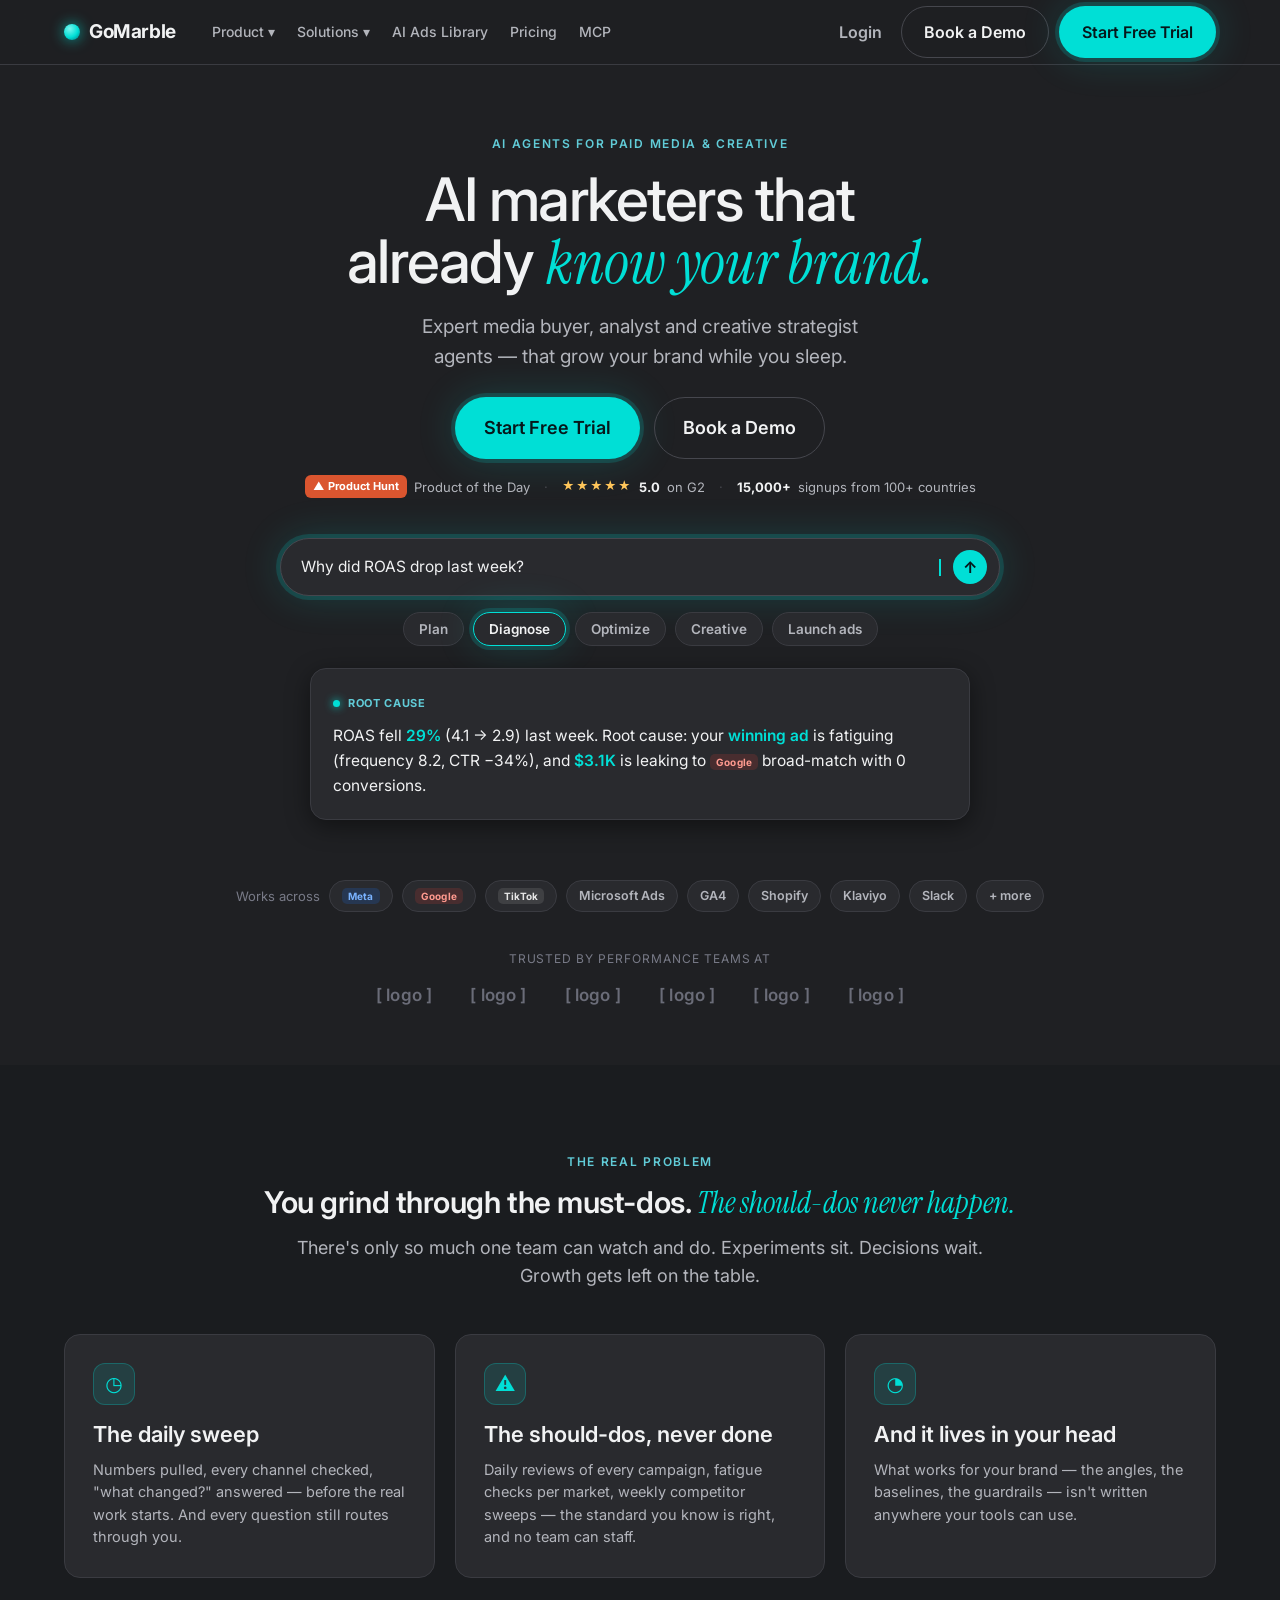
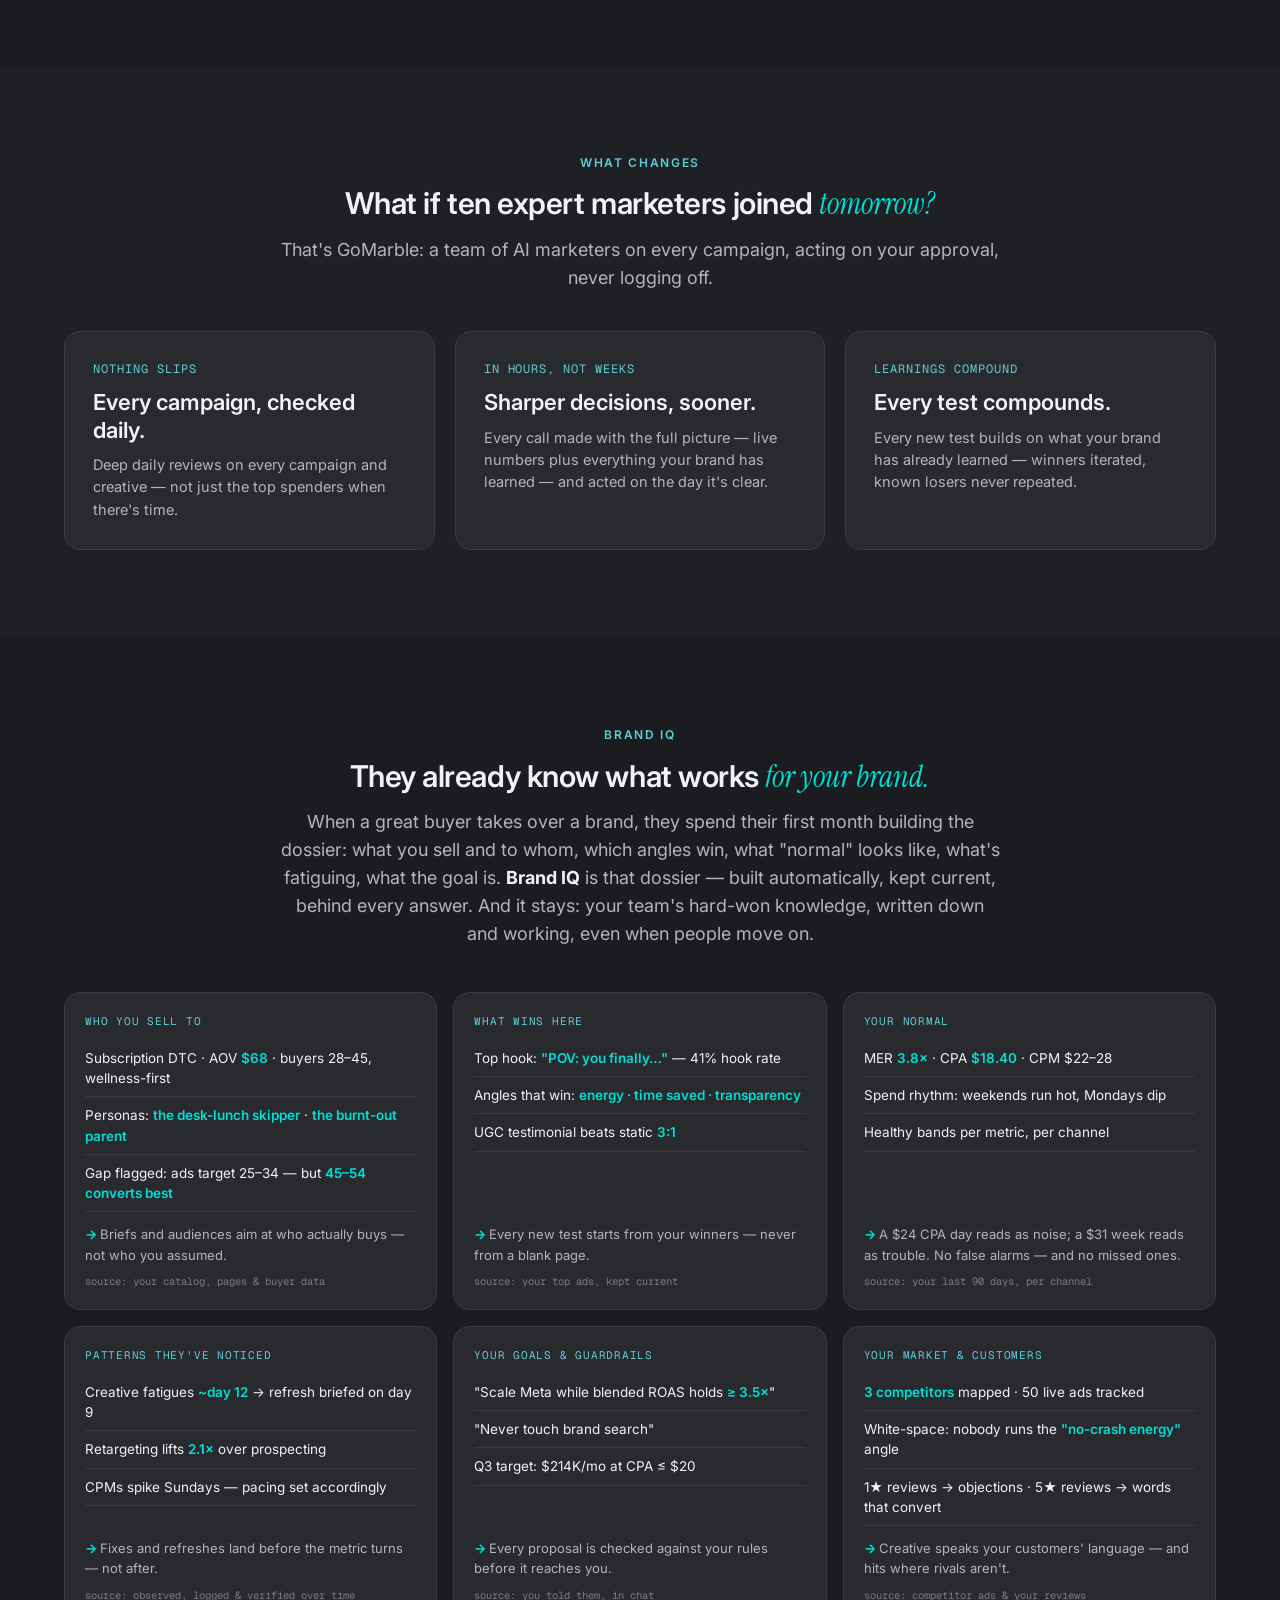
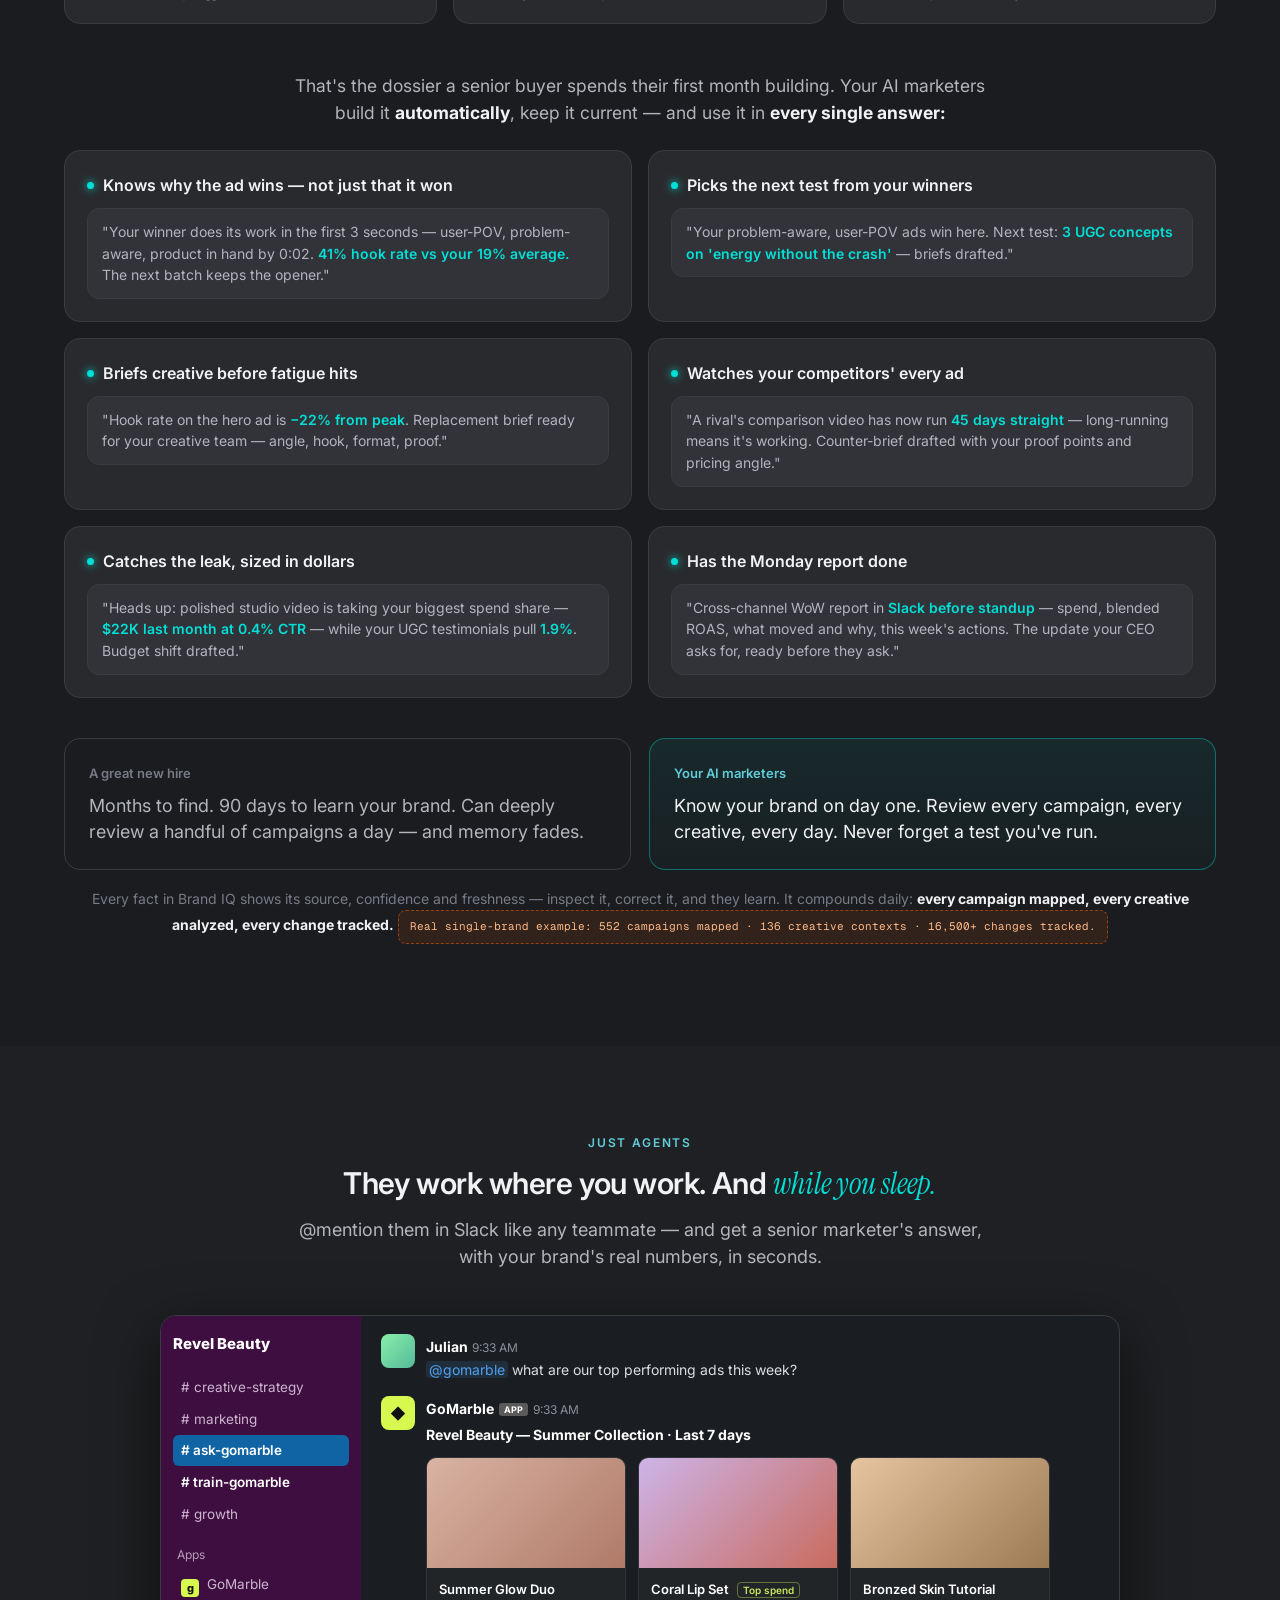
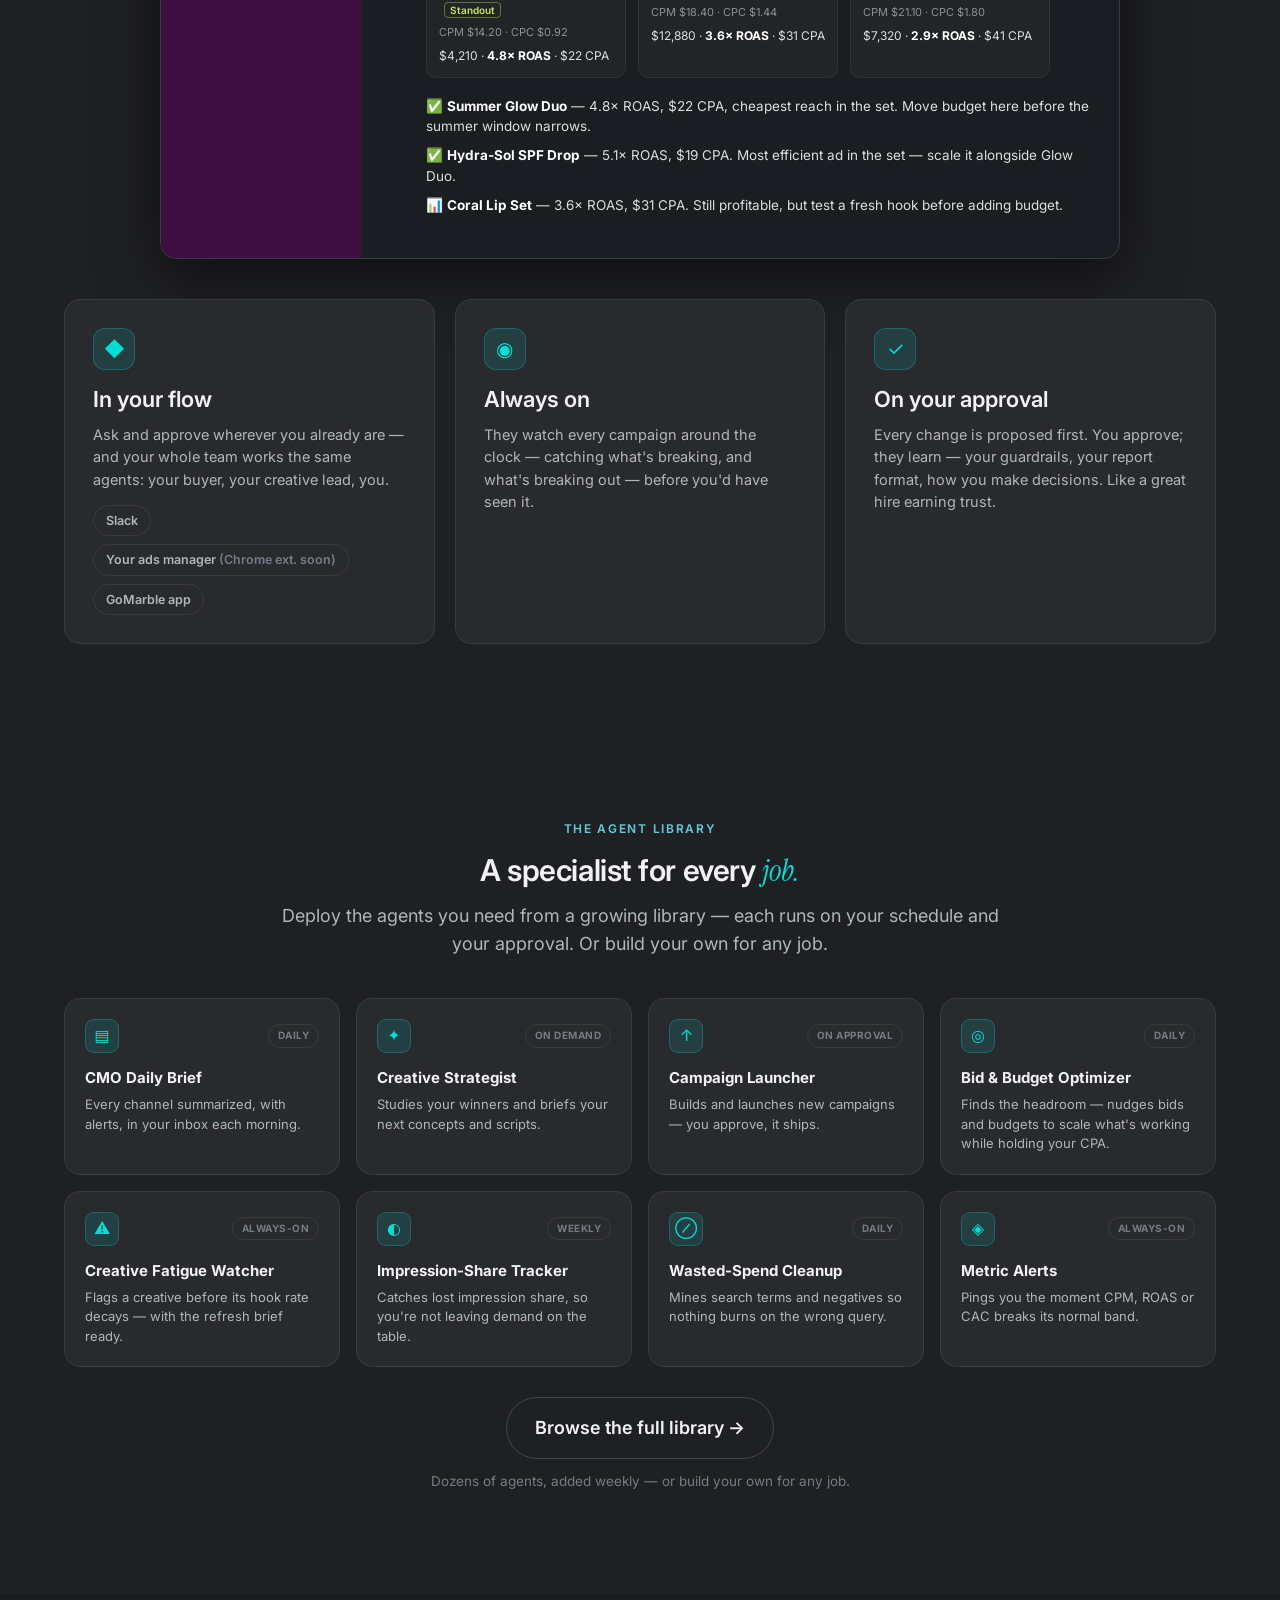
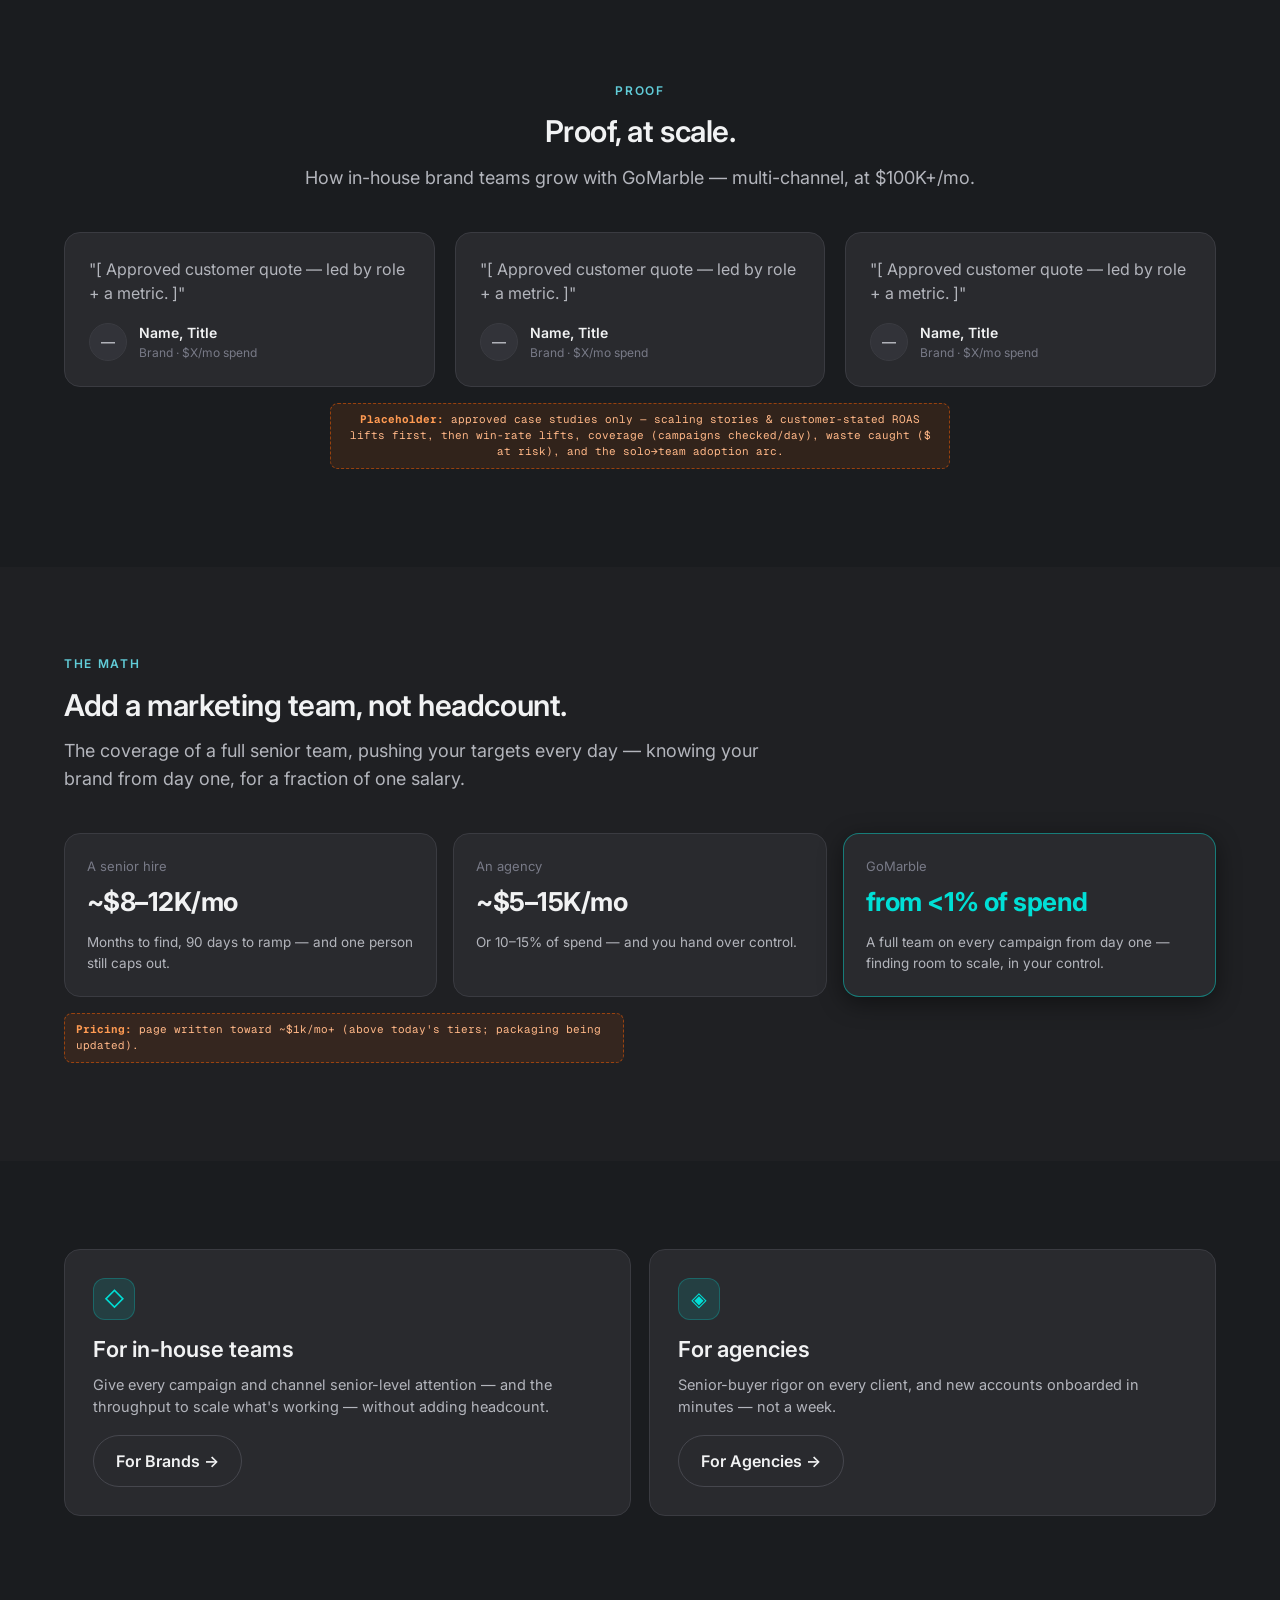
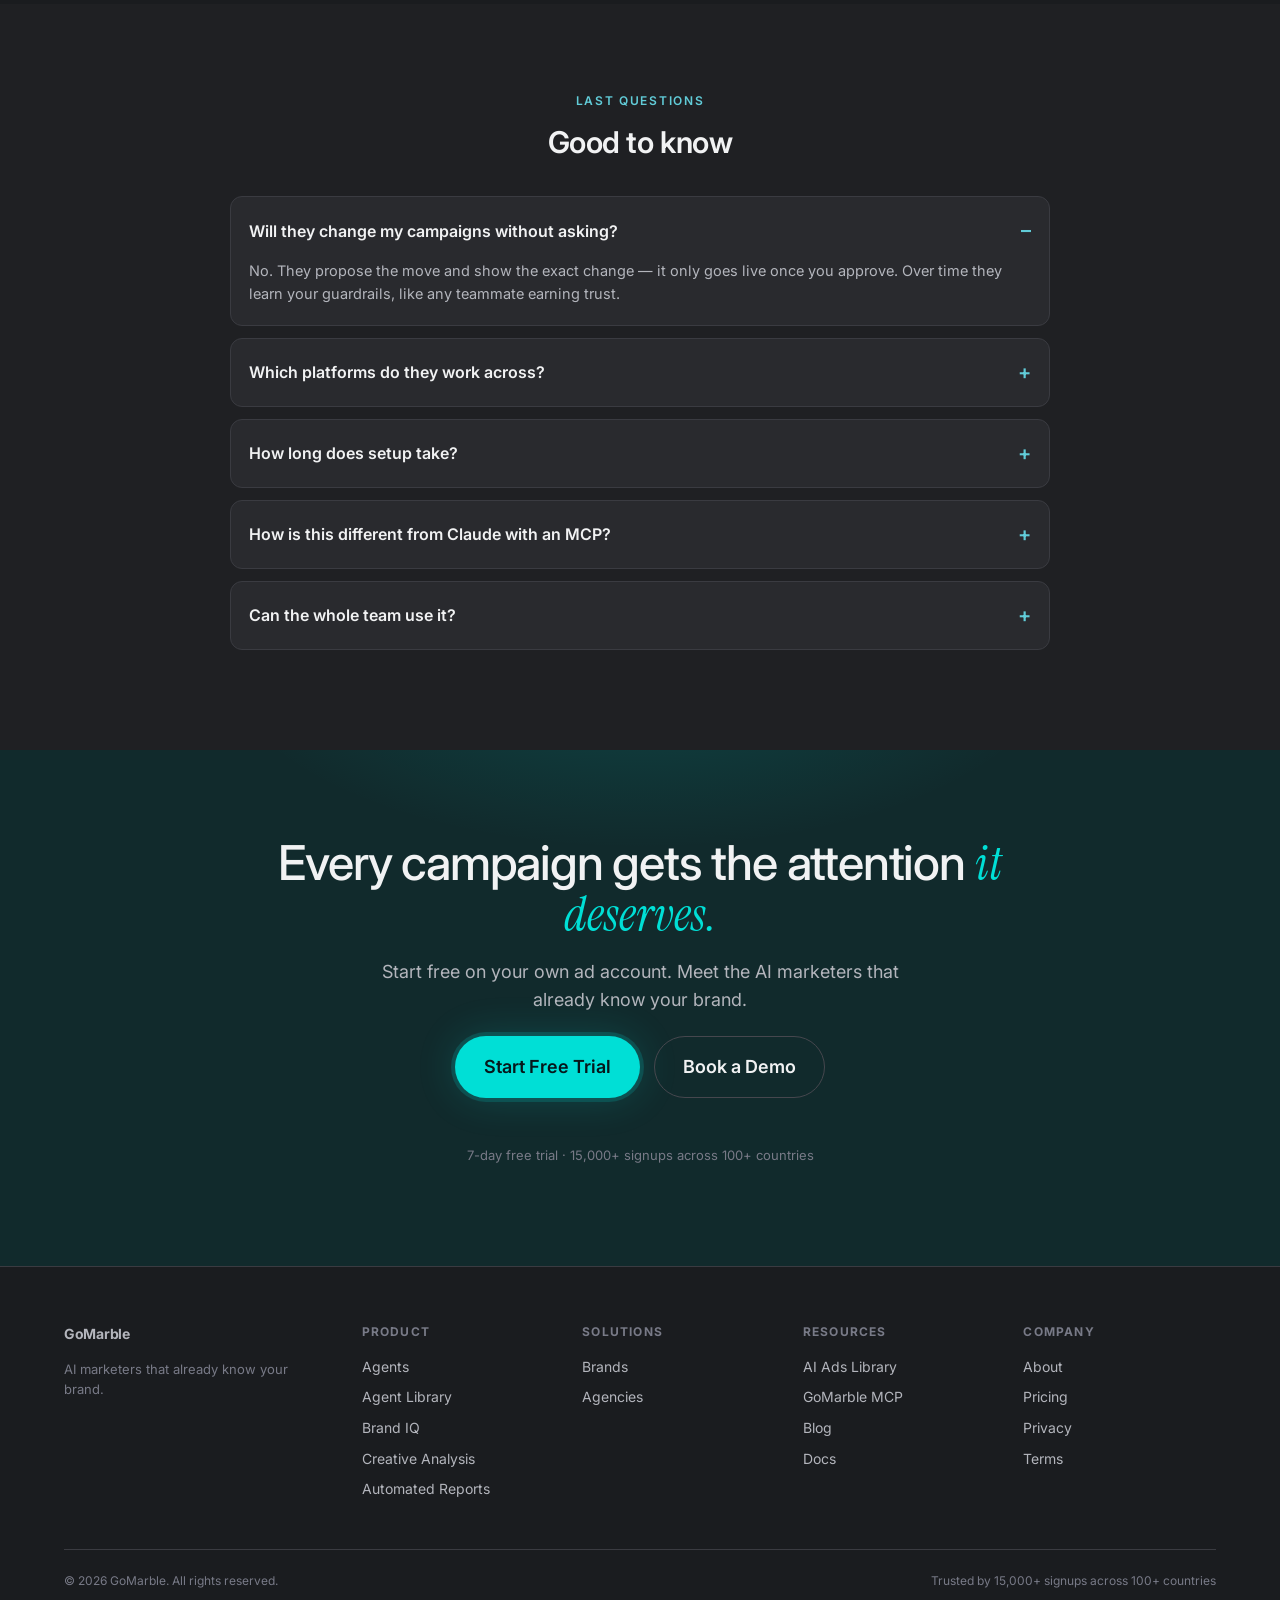
==== commit 24c2d219: "Replace hosted homepage mockup with v3 (aspiration-first, Brand IQ) Updates /homepage/ from the old " ====
--- a/homepage/index.html
+++ b/homepage/index.html
@@ -3,14 +3,251 @@
 <head>
 <meta charset="utf-8">
 <meta name="viewport" content="width=device-width, initial-scale=1">
-<title>GoMarble — Homepage v3 (Run every account like the top 1%)</title>
-<link rel="stylesheet" href="_shared.css">
+<title>GoMarble — Homepage v3 (AI marketers that already know your brand)</title>
+<style>
+/* shared theme inlined for self-contained hosting */
+/* ============================================================================
+   GoMarble Marketing Mockups — Shared Dark Theme
+   Reference styling for Framer changes. Dark canvas built from the CANONICAL
+   design-system dark ramp (design/design-system/project/colors_and_type.css,
+   :root.dark overrides). Teal is the secondary brand accent; marble cyan is the
+   bright accent / glow. Inter everywhere + Instrument Serif italic accent word.
+   These are MOCKUPS — the goal is to communicate copy, structure, hierarchy,
+   proof and CTA logic, on-brand. Not production code.
+   ============================================================================ */
+
+@import url('https://fonts.googleapis.com/css2?family=Inter:ital,opsz,wght@0,14..32,300..800;1,14..32,400..600&family=Geist+Mono:wght@400;500&family=Instrument+Serif:ital@0;1&display=swap');
+
+:root {
+  /* ---- Brand ---- */
+  --gm-marble-cyan:     #00DFD6;
+  --gm-marble-cyan-200: #B9F9FF;
+  --gm-teal:            #006E78;
+  --gm-teal-deep:       #005F69;
+  --gm-teal-800:        #57B6C2;
+
+  /* ---- Canonical dark ramp (from colors_and_type.css :root.dark) ---- */
+  --gm-dark-bg:    #1F2023;   /* page background           */
+  --gm-dark-300:   #292A2E;   /* cards / surfaces          */
+  --gm-dark-400:   #323339;   /* quiet fills / raised      */
+  --gm-dark-500:   #3A3B41;   /* borders                   */
+  --gm-dark-600:   #46474E;   /* strong borders            */
+
+  /* A slightly deeper, teal-tinted canvas for marketing hero bands.
+     Stays in-system (cyan/teal) but reads richer than flat charcoal. */
+  --gm-band:       #1A1C1F;
+  --gm-band-teal:  #112A2C;   /* teal-washed band for accent sections */
+
+  /* ---- Themed roles (dark) ---- */
+  --gm-bg:            var(--gm-dark-bg);
+  --gm-surface:       var(--gm-dark-300);
+  --gm-surface-quiet: var(--gm-dark-400);
+  --gm-border:        var(--gm-dark-500);
+  --gm-border-strong: var(--gm-dark-600);
+  --gm-text:          #F1F2F3;
+  --gm-text-muted:    #B3B5BC;
+  --gm-text-faint:    #787A87;
+  --gm-accent:        var(--gm-marble-cyan);
+  --gm-accent-text:   #61CCD8;
+  --gm-on-accent:     #06181B;   /* dark text on cyan button */
+
+  /* ---- Type ---- */
+  --gm-font-sans:  'Inter', system-ui, -apple-system, 'Segoe UI', sans-serif;
+  --gm-font-serif: 'Instrument Serif', Georgia, 'Times New Roman', serif;
+  --gm-font-mono:  'Geist Mono', ui-monospace, 'SF Mono', Menlo, monospace;
+
+  --gm-text-display: 56px;
+  --gm-text-h1: 40px;
+  --gm-text-h2: 30px;
+  --gm-text-h3: 22px;
+  --gm-text-lg: 18px;
+  --gm-text-base: 16px;
+  --gm-text-sm: 14px;
+  --gm-text-xs: 12px;
+
+  /* ---- Shape & depth ---- */
+  --gm-radius-sm: 8px;
+  --gm-radius-md: 12px;
+  --gm-radius-lg: 16px;
+  --gm-radius-xl: 24px;
+  --gm-radius-pill: 999px;
+
+  --gm-shadow-md: 0 6px 24px rgba(0,0,0,0.45);
+  --gm-shadow-lg: 0 18px 60px rgba(0,0,0,0.55);
+  --gm-glow-cyan: 0 0 0 4px rgba(0,223,214,0.16), 0 0 40px rgba(0,223,214,0.18);
+
+  --gm-maxw: 1200px;
+}
+
+* { box-sizing: border-box; }
+html { scroll-behavior: smooth; }
+body {
+  margin: 0;
+  background: var(--gm-bg);
+  color: var(--gm-text);
+  font-family: var(--gm-font-sans);
+  font-size: var(--gm-text-base);
+  line-height: 1.55;
+  -webkit-font-smoothing: antialiased;
+}
+
+/* subtle teal radial glow used behind hero / accent bands */
+.gm-glow-bg { position: relative; overflow: hidden; }
+.gm-glow-bg::before {
+  content: "";
+  position: absolute; inset: -20% 10% auto 10%;
+  height: 480px;
+  background: radial-gradient(60% 60% at 50% 0%, rgba(0,223,214,0.16), transparent 70%);
+  pointer-events: none;
+}
+
+/* ---- Layout ---- */
+.gm-wrap { max-width: var(--gm-maxw); margin: 0 auto; padding: 0 24px; }
+.gm-section { padding: 88px 0; }
+.gm-section--tight { padding: 56px 0; }
+.gm-band { background: var(--gm-band); }
+.gm-band-teal { background: var(--gm-band-teal); }
+.gm-center { text-align: center; }
+.gm-eyebrow {
+  font-size: var(--gm-text-xs); font-weight: 600; letter-spacing: 0.14em;
+  text-transform: uppercase; color: var(--gm-accent-text);
+  margin: 0 0 14px;
+}
+
+/* ---- Type helpers ---- */
+.gm-display {
+  font-family: var(--gm-font-sans); font-weight: 500;
+  font-size: var(--gm-text-display); line-height: 1.04; letter-spacing: -0.025em;
+  margin: 0;
+}
+.gm-display em, .gm-serif {
+  font-family: var(--gm-font-serif); font-style: italic; font-weight: 400;
+  letter-spacing: 0; color: var(--gm-marble-cyan);
+}
+.gm-h1 { font-size: var(--gm-text-h1); font-weight: 600; line-height: 1.12; letter-spacing: -0.02em; margin: 0; }
+.gm-h2 { font-size: var(--gm-text-h2); font-weight: 600; line-height: 1.18; letter-spacing: -0.015em; margin: 0; }
+.gm-h3 { font-size: var(--gm-text-h3); font-weight: 600; line-height: 1.25; margin: 0; }
+.gm-lead { font-size: var(--gm-text-lg); color: var(--gm-text-muted); line-height: 1.55; margin: 0; }
+.gm-muted { color: var(--gm-text-muted); }
+.gm-faint { color: var(--gm-text-faint); }
+
+/* ---- Buttons (canonical CTA ladder) ---- */
+.gm-btn {
+  display: inline-flex; align-items: center; gap: 8px;
+  font-family: var(--gm-font-sans); font-size: var(--gm-text-base); font-weight: 600;
+  padding: 13px 22px; border-radius: var(--gm-radius-pill);
+  border: 1px solid transparent; cursor: pointer; text-decoration: none;
+  transition: transform .15s ease, filter .15s ease, background .15s ease, border-color .15s ease;
+  white-space: nowrap;
+}
+.gm-btn:hover { transform: translateY(-1px); }
+.gm-btn--primary { background: var(--gm-marble-cyan); color: var(--gm-on-accent); box-shadow: var(--gm-glow-cyan); }
+.gm-btn--primary:hover { filter: brightness(1.06); }
+.gm-btn--secondary { background: transparent; color: var(--gm-text); border-color: var(--gm-border-strong); }
+.gm-btn--secondary:hover { border-color: var(--gm-marble-cyan); color: var(--gm-marble-cyan); }
+.gm-btn--ghost { background: transparent; color: var(--gm-text-muted); padding: 13px 8px; }
+.gm-btn--ghost:hover { color: var(--gm-text); }
+.gm-btn--lg { padding: 16px 28px; font-size: var(--gm-text-lg); }
+
+/* ---- Pills / chips ---- */
+.gm-pill {
+  display: inline-flex; align-items: center; gap: 8px;
+  font-size: var(--gm-text-xs); font-weight: 600;
+  padding: 6px 13px; border-radius: var(--gm-radius-pill);
+  background: var(--gm-surface-quiet); color: var(--gm-text-muted);
+  border: 1px solid var(--gm-border);
+}
+.gm-pill .dot { width: 7px; height: 7px; border-radius: 50%; background: var(--gm-marble-cyan); box-shadow: 0 0 10px var(--gm-marble-cyan); }
+
+/* ---- Cards ---- */
+.gm-card {
+  background: var(--gm-surface); border: 1px solid var(--gm-border);
+  border-radius: var(--gm-radius-lg); padding: 28px;
+  transition: border-color .18s ease, transform .18s ease, box-shadow .18s ease;
+}
+.gm-card:hover { border-color: rgba(0,223,214,0.5); transform: translateY(-3px); box-shadow: var(--gm-shadow-md); }
+.gm-card__icon {
+  width: 42px; height: 42px; border-radius: var(--gm-radius-md);
+  display: grid; place-items: center; margin-bottom: 16px;
+  background: rgba(0,223,214,0.12); color: var(--gm-marble-cyan);
+  border: 1px solid rgba(0,223,214,0.25); font-size: 20px;
+}
+
+/* ---- Nav ---- */
+.gm-nav {
+  position: sticky; top: 0; z-index: 40;
+  background: rgba(31,32,35,0.82); backdrop-filter: blur(12px);
+  border-bottom: 1px solid var(--gm-border);
+}
+.gm-nav__inner { display: flex; align-items: center; gap: 28px; height: 64px; }
+.gm-nav__logo { font-weight: 700; font-size: 19px; letter-spacing: -0.02em; color: var(--gm-text); text-decoration: none; display: flex; align-items: center; gap: 9px; }
+.gm-nav__logo .orb { width: 16px; height: 16px; border-radius: 50%; background: radial-gradient(circle at 35% 30%, #7af6ef, var(--gm-marble-cyan) 55%, var(--gm-teal)); box-shadow: 0 0 14px rgba(0,223,214,0.7); }
+.gm-nav__links { display: flex; gap: 22px; align-items: center; margin-left: 8px; }
+.gm-nav__links a { color: var(--gm-text-muted); text-decoration: none; font-size: var(--gm-text-sm); font-weight: 500; }
+.gm-nav__links a:hover { color: var(--gm-text); }
+.gm-nav__spacer { flex: 1; }
+.gm-nav__cta { display: flex; gap: 10px; align-items: center; }
+
+/* ---- Logo strip ---- */
+.gm-logos { display: flex; flex-wrap: wrap; gap: 18px 38px; align-items: center; justify-content: center; }
+.gm-logos span { color: var(--gm-text-faint); font-weight: 600; font-size: 17px; letter-spacing: 0.01em; opacity: 0.85; }
+
+/* ---- Stat ---- */
+.gm-stat__num { font-size: 40px; font-weight: 700; letter-spacing: -0.02em; color: var(--gm-marble-cyan); line-height: 1; }
+.gm-stat__lbl { font-size: var(--gm-text-sm); color: var(--gm-text-muted); margin-top: 8px; }
+
+/* ---- Grid helpers ---- */
+.gm-grid { display: grid; gap: 20px; }
+.gm-grid--2 { grid-template-columns: repeat(2, 1fr); }
+.gm-grid--3 { grid-template-columns: repeat(3, 1fr); }
+.gm-grid--4 { grid-template-columns: repeat(4, 1fr); }
+
+/* ---- Steps (Diagnose → Decide → Execute → Launch) ---- */
+.gm-steps { display: grid; grid-template-columns: repeat(4, 1fr); gap: 16px; counter-reset: step; }
+.gm-step { position: relative; padding: 24px; background: var(--gm-surface); border: 1px solid var(--gm-border); border-radius: var(--gm-radius-lg); }
+.gm-step__n { font-family: var(--gm-font-mono); font-size: var(--gm-text-xs); color: var(--gm-accent-text); letter-spacing: 0.1em; }
+.gm-step__t { font-weight: 600; margin: 8px 0 6px; }
+
+/* ---- Testimonial ---- */
+.gm-quote { background: var(--gm-surface); border: 1px solid var(--gm-border); border-radius: var(--gm-radius-lg); padding: 24px; }
+.gm-quote p { margin: 0 0 16px; font-size: var(--gm-text-base); line-height: 1.55; }
+.gm-quote__who { display: flex; align-items: center; gap: 12px; }
+.gm-quote__av { width: 38px; height: 38px; border-radius: 50%; background: var(--gm-surface-quiet); border: 1px solid var(--gm-border); display: grid; place-items: center; color: var(--gm-text-muted); font-weight: 600; font-size: 14px; }
+.gm-quote__name { font-weight: 600; font-size: var(--gm-text-sm); }
+.gm-quote__role { font-size: var(--gm-text-xs); color: var(--gm-text-faint); }
+.gm-quote__metric { color: var(--gm-marble-cyan); font-weight: 600; }
+
+/* ---- Footer ---- */
+.gm-footer { background: var(--gm-band); border-top: 1px solid var(--gm-border); padding: 56px 0 36px; }
+.gm-footer__cols { display: grid; grid-template-columns: 1.4fr repeat(4, 1fr); gap: 28px; }
+.gm-footer h4 { font-size: var(--gm-text-xs); text-transform: uppercase; letter-spacing: 0.1em; color: var(--gm-text-faint); margin: 0 0 14px; }
+.gm-footer a { display: block; color: var(--gm-text-muted); text-decoration: none; font-size: var(--gm-text-sm); margin-bottom: 9px; }
+.gm-footer a:hover { color: var(--gm-text); }
+.gm-footer__bottom { display: flex; justify-content: space-between; align-items: center; margin-top: 40px; padding-top: 22px; border-top: 1px solid var(--gm-border); color: var(--gm-text-faint); font-size: var(--gm-text-xs); }
+
+/* ---- Annotations (mockup-only notes for the Framer team) ---- */
+.gm-annot {
+  font-family: var(--gm-font-mono); font-size: 11px; line-height: 1.45;
+  background: rgba(255,97,0,0.10); border: 1px dashed rgba(255,97,0,0.5);
+  color: #ffb787; border-radius: 8px; padding: 8px 11px; margin: 10px 0;
+}
+.gm-annot b { color: #ff9a52; }
+
+/* ---- Responsive ---- */
+@media (max-width: 900px) {
+  :root { --gm-text-display: 38px; --gm-text-h1: 30px; --gm-text-h2: 24px; }
+  .gm-grid--2, .gm-grid--3, .gm-grid--4, .gm-steps, .gm-footer__cols { grid-template-columns: 1fr; }
+  .gm-nav__links { display: none; }
+  .gm-section { padding: 60px 0; }
+}
+
+</style>
 <style>
   /* ===== hero ===== */
   .hero { padding: 70px 0 56px; }
   .hero__inner { max-width: 980px; margin: 0 auto; text-align: center; }
   .hero .gm-display { margin: 14px 0 18px; font-size: clamp(34px, 6vw, 60px); text-wrap: balance; }
-  .hero__sub { font-size: 19px; color: var(--gm-text-muted); max-width: 620px; margin: 0 auto 26px; text-wrap: balance; }
+  .hero__sub { font-size: 19px; color: var(--gm-text-muted); max-width: 660px; margin: 0 auto 26px; text-wrap: balance; }
   .hero__cta { display: flex; gap: 14px; justify-content: center; flex-wrap: wrap; margin-bottom: 16px; }
   .hero__proof { display:flex; gap:14px; justify-content:center; align-items:center; flex-wrap:wrap; font-size:13px; color:var(--gm-text-muted); }
   .hero__proof .pm { display:inline-flex; align-items:center; gap:7px; }
@@ -29,9 +266,6 @@
   .hero__conn { margin-top:24px; display:flex; gap:9px; justify-content:center; align-items:center; flex-wrap:wrap; }
   .hero__conn .lbl { font-size:13px; color:var(--gm-text-faint); }
   .conn { font-size:12.5px; font-weight:600; color:var(--gm-text-muted); background:var(--gm-surface); border:1px solid var(--gm-border); border-radius:999px; padding:5px 12px; }
-  .int-row { display:flex; flex-wrap:wrap; gap:12px; justify-content:center; max-width:880px; margin:44px auto 0; }
-  .int-row .conn { font-size:14px; padding:9px 16px; }
-  .conn--mcp { border-color:rgba(0,223,214,.45); color:var(--gm-accent-text); box-shadow:var(--gm-glow-cyan); }
 
   /* ===== interactive agent hero (prompt box + capability scenes) ===== */
   .ah { margin: 40px auto 0; max-width: 720px; }
@@ -62,28 +296,77 @@
 
   /* ===== generic section helpers ===== */
   .lead-wrap { max-width: 720px; }
+  .center { text-align: center; }
   .center .lead-wrap { margin: 0 auto; }
   .sec-head { max-width: 760px; }
-  .center { text-align: center; }
   .center .sec-head, .sec-head.center { margin: 0 auto; }
   .sec-head .gm-h2 { margin-bottom: 14px; }
 
-  /* ===== feature cards ===== */
-  .feat-card h3 { margin:14px 0 8px; }
-  .feat-card .cap { font-family:var(--gm-font-mono); font-size:11px; color:var(--gm-accent-text); letter-spacing:.07em; text-transform:uppercase; }
-
-  /* ===== pillars (benefit strip) ===== */
+  /* ===== concrete strip (the shift) ===== */
   .pill-card .k { font-family:var(--gm-font-mono); font-size:12px; color:var(--gm-accent-text); letter-spacing:.08em; text-transform:uppercase; }
   .pill-card h3 { margin:10px 0 8px; }
 
-  /* ===== cold-start contrast ===== */
-  .vs2 { display:grid; grid-template-columns:1fr 1fr; gap:18px; margin-top:8px; }
+  /* ===== Brand IQ centerpiece ===== */
+  .dossier { display:grid; grid-template-columns:repeat(3,1fr); gap:16px; margin-top:44px; }
+  .dcard { background:var(--gm-surface); border:1px solid var(--gm-border); border-radius:var(--gm-radius-lg); padding:20px; display:flex; flex-direction:column; }
+  .dcard .cap { font-family:var(--gm-font-mono); font-size:11px; color:var(--gm-accent-text); letter-spacing:.07em; text-transform:uppercase; margin-bottom:10px; }
+  .dcard .row { font-size:13.5px; color:var(--gm-text); padding:8px 0; border-bottom:1px solid var(--gm-border); line-height:1.5; }
+  .dcard .row:last-of-type { border-bottom:0; }
+  .dcard .row b { color:var(--gm-marble-cyan); font-weight:600; }
+  .dcard .so { font-size:13px; color:var(--gm-text-muted); margin-top:auto; padding-top:12px; }
+  .dcard .so::before { content:"→ "; color:var(--gm-marble-cyan); font-weight:700; }
+  .dcard .stamp { font-family:var(--gm-font-mono); font-size:10.5px; color:var(--gm-text-faint); margin-top:8px; }
+  .biq-bridge { text-align:center; max-width:700px; margin:48px auto 0; font-size:17.5px; line-height:1.55; color:var(--gm-text-muted); }
+  .biq-bridge b { color:var(--gm-text); }
+  .biq-work { display:grid; grid-template-columns:repeat(2,1fr); gap:16px; margin-top:24px; }
+  .wp { background:var(--gm-surface); border:1px solid var(--gm-border); border-radius:var(--gm-radius-lg); padding:22px; }
+  .wp .t { display:flex; align-items:center; gap:9px; font-weight:600; margin-bottom:10px; }
+  .wp .t .dot { width:7px; height:7px; border-radius:50%; background:var(--gm-marble-cyan); box-shadow:0 0 9px var(--gm-marble-cyan); }
+  .wp .q { font-size:14px; color:var(--gm-text-muted); line-height:1.55; background:var(--gm-surface-quiet); border:1px solid var(--gm-border); border-radius:var(--gm-radius-md); padding:12px 14px; }
+  .wp .q b { color:var(--gm-marble-cyan); font-weight:600; }
+
+  /* ===== human contrast ===== */
+  .vs2 { display:grid; grid-template-columns:1fr 1fr; gap:18px; margin-top:40px; }
   .vs2 .col { border-radius:var(--gm-radius-lg); padding:24px; border:1px solid var(--gm-border); }
   .vs2 .col.bad { background:var(--gm-band); }
   .vs2 .col.good { background:linear-gradient(180deg, rgba(0,223,214,.07), rgba(0,223,214,.02)); border-color:rgba(0,223,214,.4); }
   .vs2 .who { font-size:13px; font-weight:600; color:var(--gm-text-faint); margin-bottom:10px; }
   .vs2 .col.good .who { color:var(--gm-accent-text); }
-  .vs2 .line { font-size:18px; line-height:1.4; }
+  .vs2 .line { font-size:18px; line-height:1.45; }
+
+  /* ===== where they work ===== */
+  .work-chips { display:flex; flex-wrap:wrap; gap:8px; margin-top:14px; }
+
+  /* ===== slack teammate demo ===== */
+  .slk { max-width:960px; margin:44px auto 0; display:grid; grid-template-columns:200px 1fr; background:#1A1D21; border:1px solid var(--gm-border); border-radius:16px; overflow:hidden; box-shadow:var(--gm-shadow-lg); text-align:left; }
+  .slk__side { background:#3F0E40; padding:16px 12px; }
+  .slk__ws { color:#fff; font-weight:800; font-size:15px; margin-bottom:16px; }
+  .slk__ch { color:#cbb6cd; font-size:13.5px; padding:5px 8px; border-radius:6px; margin:1px 0; white-space:nowrap; overflow:hidden; text-overflow:ellipsis; }
+  .slk__ch.on { background:#1164A3; color:#fff; font-weight:600; }
+  .slk__ch.hi { color:#fff; font-weight:600; }
+  .slk__sec { color:#b19cb3; font-size:12px; margin:16px 0 4px 4px; }
+  .slk__appic { display:inline-grid; place-items:center; width:18px; height:18px; border-radius:4px; background:#D6F84F; color:#111; font-weight:800; font-size:11px; margin-right:8px; vertical-align:-3px; }
+  .slk__main { padding:18px 20px; min-width:0; }
+  .slk__msg { display:flex; gap:11px; margin-bottom:16px; }
+  .slk__av { width:34px; height:34px; border-radius:8px; flex:0 0 auto; }
+  .slk__av--bot { background:#D6F84F; color:#111; display:grid; place-items:center; font-size:15px; font-weight:800; }
+  .slk__u { color:#fff; font-weight:700; font-size:14px; }
+  .slk__app { background:#5a5a5a; color:#fff; font-size:9px; font-weight:700; padding:1px 5px; border-radius:3px; margin:0 5px; vertical-align:1px; }
+  .slk__t { color:#8b9096; font-size:12px; }
+  .slk__body { color:#dcdee0; font-size:14px; line-height:1.5; }
+  .slk__mention { color:#4ea1f0; background:rgba(78,161,240,.12); border-radius:3px; padding:0 3px; }
+  .slk__cards { display:flex; gap:12px; overflow-x:auto; margin:12px 0 14px; padding-bottom:4px; }
+  .slk__ad { width:200px; flex:0 0 auto; background:#222528; border:1px solid #303438; border-radius:10px; overflow:hidden; }
+  .slk__ad .img { height:110px; }
+  .slk__ad .cap { padding:11px 12px; }
+  .slk__ad .nm { color:#fff; font-weight:600; font-size:13px; }
+  .slk__ad .tag { font-size:10px; color:#c9e75a; border:1px solid rgba(201,231,90,.4); border-radius:4px; padding:1px 5px; margin-left:5px; font-weight:600; }
+  .slk__ad .mt { color:#8b9096; font-size:11px; margin-top:5px; }
+  .slk__ad .st { color:#dcdee0; font-size:12px; margin-top:6px; }
+  .slk__ad .st b { color:#fff; }
+  .slk__list { font-size:13.5px; line-height:1.5; color:#dcdee0; }
+  .slk__li { margin:9px 0; }
+  .slk__list b { color:#fff; }
 
   /* ===== economics cards ===== */
   .econ { display:grid; grid-template-columns:repeat(3,1fr); gap:16px; }
@@ -94,15 +377,16 @@
   .econ .e.win .amt { color:var(--gm-marble-cyan); }
   .econ .e p { font-size:13.5px; color:var(--gm-text-muted); margin:0; }
 
-  /* ===== comparison table ===== */
-  .ctable { width:100%; border-collapse:collapse; border:1px solid var(--gm-border); border-radius:var(--gm-radius-lg); overflow:hidden; }
-  .ctable th, .ctable td { padding:14px 18px; text-align:left; border-bottom:1px solid var(--gm-border); font-size:14.5px; }
-  .ctable thead th { background:var(--gm-band); font-size:13px; color:var(--gm-text-muted); font-weight:600; }
-  .ctable thead th:last-child { color:var(--gm-marble-cyan); }
-  .ctable td.c { text-align:center; width:170px; }
-  .ctable .yes { color:var(--gm-marble-cyan); font-weight:700; }
-  .ctable .no { color:var(--gm-text-faint); }
-  .ctable tr:last-child td { border-bottom:none; }
+  /* ===== agent library ===== */
+  .agents { display:grid; grid-template-columns:repeat(4,1fr); gap:16px; margin-top:40px; text-align:left; }
+  .agent { display:block; background:var(--gm-surface); border:1px solid var(--gm-border); border-radius:var(--gm-radius-lg); padding:20px; text-decoration:none; color:inherit; transition:border-color .18s ease, transform .18s ease, box-shadow .18s ease; }
+  .agent:hover { border-color:rgba(0,223,214,.5); transform:translateY(-3px); box-shadow:var(--gm-shadow-md); }
+  .agent__top { display:flex; align-items:center; justify-content:space-between; margin-bottom:13px; }
+  .agent__ic { width:34px; height:34px; border-radius:9px; display:grid; place-items:center; background:rgba(0,223,214,.12); color:var(--gm-marble-cyan); border:1px solid rgba(0,223,214,.25); font-size:16px; }
+  .agent__cad { font-size:10px; font-weight:700; text-transform:uppercase; letter-spacing:.05em; color:var(--gm-text-faint); border:1px solid var(--gm-border); border-radius:999px; padding:3px 9px; white-space:nowrap; }
+  .agent h3 { font-size:15px; margin:0 0 6px; }
+  .agent p { font-size:13px; color:var(--gm-text-muted); margin:0; line-height:1.5; }
+  .agents-cta { text-align:center; margin-top:30px; }
 
   /* ===== segments ===== */
   .seg { display:grid; grid-template-columns:1fr 1fr; gap:18px; }
@@ -119,8 +403,10 @@
   .endorse { display:flex; flex-direction:column; gap:18px; align-items:center; }
 
   @media (max-width: 900px) {
-    .split, .vs2, .econ, .seg { grid-template-columns: 1fr; }
-    .ctable td.c { width:auto; }
+    .vs2, .econ, .seg, .biq-work, .dossier { grid-template-columns: 1fr; }
+    .agents { grid-template-columns: 1fr 1fr; }
+    .slk { grid-template-columns: 1fr; }
+    .slk__side { display: none; }
   }
 </style>
 </head>
@@ -130,7 +416,7 @@
 <nav class="gm-nav">
   <div class="gm-wrap gm-nav__inner">
     <a class="gm-nav__logo" href="#"><span class="orb"></span>GoMarble</a>
-    <div class="gm-nav__links"><a href="#features">Product ▾</a><a href="#">Solutions ▾</a><a href="#">AI Ads Library</a><a href="pricing.html">Pricing</a><a href="#">MCP</a></div>
+    <div class="gm-nav__links"><a href="#">Product ▾</a><a href="#">Solutions ▾</a><a href="#">AI Ads Library</a><a href="pricing.html">Pricing</a><a href="#">MCP</a></div>
     <div class="gm-nav__spacer"></div>
     <div class="gm-nav__cta"><a href="#" class="gm-btn gm-btn--ghost">Login</a><a href="#" class="gm-btn gm-btn--secondary">Book a Demo</a><a href="#" class="gm-btn gm-btn--primary">Start Free Trial</a></div>
   </div>
@@ -140,8 +426,8 @@
 <header class="hero gm-glow-bg">
   <div class="gm-wrap hero__inner">
     <p class="gm-eyebrow">AI agents for paid media &amp; creative</p>
-    <h1 class="gm-display">Run every account like <em>the top 1%.</em></h1>
-    <p class="hero__sub">Ask GoMarble anything about your ad accounts. It analyzes, decides, and makes the change.</p>
+    <h1 class="gm-display">AI marketers that already <em>know your brand.</em></h1>
+    <p class="hero__sub">Expert media buyer, analyst and creative strategist agents — that grow your brand while you sleep.</p>
     <div class="hero__cta">
       <a href="#" class="gm-btn gm-btn--primary gm-btn--lg">Start Free Trial</a>
       <a href="#" class="gm-btn gm-btn--secondary gm-btn--lg">Book a Demo</a>
@@ -154,42 +440,50 @@
       <span class="pm"><b>15,000+</b> signups from 100+ countries</span>
     </div>
 
-    <!-- interactive: ask it anything; tap a prompt to see what it does -->
+    <!-- interactive: ask them anything; tap a prompt to see what they do -->
     <div class="ah">
       <div class="ah__composer">
-        <span class="q" id="ah-q">Why did ROAS drop last week?</span><span class="caret"></span>
+        <span class="q" id="ah-q">What's our path to $250K/mo next quarter?</span><span class="caret"></span>
         <span class="send">↑</span>
       </div>
       <div class="ah__pills">
-        <button class="ah__pill on" data-scene="diagnose">Diagnose</button>
+        <button class="ah__pill on" data-scene="plan">Plan</button>
+        <button class="ah__pill" data-scene="diagnose">Diagnose</button>
         <button class="ah__pill" data-scene="reallocate">Optimize</button>
         <button class="ah__pill" data-scene="creative">Creative</button>
         <button class="ah__pill" data-scene="launch">Launch ads</button>
       </div>
 
       <div class="ah__stage">
-        <div class="ah__scene" data-scene="diagnose">
+        <div class="ah__scene" data-scene="plan">
           <div class="ah__answer">
-            <span class="ah__tag"><span class="dot"></span> Performance Insights</span>
-            <div class="ah__a">ROAS fell <b>29%</b> (4.1 → 2.9) last week. Root cause: your <span class="src meta">Meta</span> <b>Lookalike 3%</b> is fatiguing (frequency 8.2, CTR −34%), and <b>$3.1K</b> is leaking to <span class="src google">Google</span> broad-match with 0 conversions.</div>
+            <span class="ah__tag"><span class="dot"></span> Growth plan</span>
+            <div class="ah__a">You're at <b>$214K/mo</b> at 3.8× MER. To reach <b>$250K</b> and hold your 3.5× floor: retargeting has <b>~$40K/mo of headroom</b> (running 4.2×), <span class="src tiktok">TikTok</span> is untapped where rivals are scaling, and the <b>"no-crash energy"</b> angle is white-space. Brief ~8 new creatives to hold frequency.</div>
+            <div class="ah__act"><button class="ah__btn go">Build the plan</button><button class="ah__btn">Review</button></div>
+          </div>
+        </div>
+        <div class="ah__scene" data-scene="diagnose" hidden>
+          <div class="ah__answer">
+            <span class="ah__tag"><span class="dot"></span> Root cause</span>
+            <div class="ah__a">ROAS fell <b>29%</b> (4.1 → 2.9) last week. Root cause: your <b>winning ad</b> is fatiguing (frequency 8.2, CTR −34%), and <b>$3.1K</b> is leaking to <span class="src google">Google</span> broad-match with 0 conversions.</div>
           </div>
         </div>
         <div class="ah__scene" data-scene="reallocate" hidden>
           <div class="ah__answer">
             <span class="ah__tag"><span class="dot"></span> Budget &amp; pacing</span>
-            <div class="ah__a">To hold a 3.5× floor at your $214K/mo target: pause Lookalike 3%, move <b>$200/day</b> into retargeting (<b>+0.3 ROAS</b>), and add 12 Google negatives (<b>−$3.1K</b> waste). Net effect: <b>+0.4 ROAS</b>.</div>
+            <div class="ah__a"><b>You've got headroom:</b> retargeting is holding 4.2× with room to spend — move <b>$1,500/day</b> in (<b>+0.3 ROAS</b>). Pause the fatiguing lookalike, add 12 <span class="src google">Google</span> negatives (<b>−$3.1K</b> waste). Net: <b>+0.4 ROAS</b> at your 3.5× floor.</div>
             <div class="ah__act"><button class="ah__btn go">Approve all</button><button class="ah__btn">Review changes</button></div>
           </div>
         </div>
         <div class="ah__scene" data-scene="creative" hidden>
           <div class="ah__answer">
-            <span class="ah__tag"><span class="dot"></span> Creative Analysis</span>
+            <span class="ah__tag"><span class="dot"></span> Creative strategy</span>
             <div class="ah__a">Top hook: <b>"POV: you finally…"</b> at 41% hook-rate. Fatiguing: the <i>ingredient-transparency</i> angle, −22% over 27 days. Test next: <b>"energy without the crash"</b> — it fits your problem-aware, user-POV winners.</div>
           </div>
         </div>
         <div class="ah__scene" data-scene="launch" hidden>
           <div class="ah__answer">
-            <span class="ah__tag"><span class="dot"></span> AI Ads Manager</span>
+            <span class="ah__tag"><span class="dot"></span> Ad launch</span>
             <ul class="ah__steps">
               <li><span class="num">1</span> Draft 3 UGC concepts on the winning angle</li>
               <li><span class="num">2</span> Write copy + headlines</li>
@@ -203,7 +497,7 @@
     </div>
 
     <div class="hero__conn">
-      <span class="lbl">Connects to</span>
+      <span class="lbl">Works across</span>
       <span class="conn"><span class="src meta">Meta</span></span>
       <span class="conn"><span class="src google">Google</span></span>
       <span class="conn"><span class="src tiktok">TikTok</span></span>
@@ -222,129 +516,261 @@
   </div>
 </header>
 
-<!-- THE CONSTRAINT -->
+<!-- THE GRIND -->
 <section class="gm-section gm-band center">
   <div class="gm-wrap">
     <div class="sec-head">
-      <p class="gm-eyebrow">The real bottleneck</p>
-      <h2 class="gm-h2">You know what to do. You just can't get to <em class="gm-serif">all of it.</em></h2>
-      <p class="gm-lead lead-wrap">Across every channel, campaign and market, there's always more that could move the number than there are hours in the day. So the rest runs semi-blind — budgets drift, creative fatigues, and you find out a week late.</p>
+      <p class="gm-eyebrow">The real problem</p>
+      <h2 class="gm-h2">You grind through the must-dos. <em class="gm-serif">The should-dos never happen.</em></h2>
+      <p class="gm-lead lead-wrap">There's only so much one team can watch and do. Experiments sit. Decisions wait. Growth gets left on the table.</p>
     </div>
     <div class="gm-grid gm-grid--3" style="margin-top:44px; text-align:left;">
-      <div class="gm-card"><div class="gm-card__icon">◷</div><h3 class="gm-h3">You check weekly, not daily</h3><p class="gm-muted" style="margin:10px 0 0;font-size:14.5px;">You run the diagnose → decide → execute loop once a week, on your top campaigns — never continuously, across every channel and market.</p></div>
-      <div class="gm-card"><div class="gm-card__icon">⚠</div><h3 class="gm-h3">Spend leaks while you wait</h3><p class="gm-muted" style="margin:10px 0 0;font-size:14.5px;">Fatigue, broad-match waste and pacing drift keep running until you have time to look.</p></div>
-      <div class="gm-card"><div class="gm-card__icon">◔</div><h3 class="gm-h3">It all lives in your head</h3><p class="gm-muted" style="margin:10px 0 0;font-size:14.5px;">Your baselines, your winning angles, your competitor set — they live in your head, not somewhere your tools can use.</p></div>
-    </div>
-  </div>
-</section>
-
-<!-- THE SHIFT + benefit strip -->
+      <div class="gm-card"><div class="gm-card__icon">◷</div><h3 class="gm-h3">The daily sweep</h3><p class="gm-muted" style="margin:10px 0 0;font-size:14.5px;">Numbers pulled, every channel checked, "what changed?" answered — before the real work starts. And every question still routes through you.</p></div>
+      <div class="gm-card"><div class="gm-card__icon">⚠</div><h3 class="gm-h3">The should-dos, never done</h3><p class="gm-muted" style="margin:10px 0 0;font-size:14.5px;">Daily reviews of every campaign, fatigue checks per market, weekly competitor sweeps — the standard you know is right, and no team can staff.</p></div>
+      <div class="gm-card"><div class="gm-card__icon">◔</div><h3 class="gm-h3">And it lives in your head</h3><p class="gm-muted" style="margin:10px 0 0;font-size:14.5px;">What works for your brand — the angles, the baselines, the guardrails — isn't written anywhere your tools can use.</p></div>
+    </div>
+  </div>
+</section>
+
+<!-- THE SHIFT -->
 <section class="gm-section center">
   <div class="gm-wrap">
     <div class="sec-head">
       <p class="gm-eyebrow">What changes</p>
-      <h2 class="gm-h2">What if you could get to <em class="gm-serif">all of it?</em></h2>
-      <p class="gm-lead lead-wrap">GoMarble gives every account a senior operator that never logs off — so you do more, do it better, and move faster, without adding headcount.</p>
+      <h2 class="gm-h2">What if ten expert marketers joined <em class="gm-serif">tomorrow?</em></h2>
+      <p class="gm-lead lead-wrap">That's GoMarble: a team of AI marketers on every campaign, acting on your approval, never logging off.</p>
     </div>
     <div class="gm-grid gm-grid--3" style="margin-top:40px; text-align:left;">
-      <div class="gm-card pill-card"><div class="k">Do more</div><h3 class="gm-h3">Every account, in parallel.</h3><p class="gm-muted" style="margin:10px 0 0;font-size:14.5px;">Audits, pacing and fatigue checks on every account, channel and market — continuously.</p></div>
-      <div class="gm-card pill-card"><div class="k">Do it better</div><h3 class="gm-h3">Every call, top-1% rigor.</h3><p class="gm-muted" style="margin:10px 0 0;font-size:14.5px;">Backed by Account IQ — deep, always-current knowledge of your account — plus creative, competitor &amp; customer intelligence.</p></div>
-      <div class="gm-card pill-card"><div class="k">Move faster</div><h3 class="gm-h3">A week's work in minutes.</h3><p class="gm-muted" style="margin:10px 0 0;font-size:14.5px;">The full diagnose → decide → execute loop, collapsed to a conversation.</p></div>
-    </div>
-  </div>
-</section>
-
-<!-- FEATURES — what it actually does -->
-<section class="gm-section gm-band" id="features">
+      <div class="gm-card pill-card"><div class="k">Nothing slips</div><h3 class="gm-h3">Every campaign, checked daily.</h3><p class="gm-muted" style="margin:10px 0 0;font-size:14.5px;">Deep daily reviews on every campaign and creative — not just the top spenders when there's time.</p></div>
+      <div class="gm-card pill-card"><div class="k">In hours, not weeks</div><h3 class="gm-h3">Sharper decisions, sooner.</h3><p class="gm-muted" style="margin:10px 0 0;font-size:14.5px;">Every call made with the full picture — live numbers plus everything your brand has learned — and acted on the day it's clear.</p></div>
+      <div class="gm-card pill-card"><div class="k">Learnings compound</div><h3 class="gm-h3">Every test compounds.</h3><p class="gm-muted" style="margin:10px 0 0;font-size:14.5px;">Every new test builds on what your brand has already learned — winners iterated, known losers never repeated.</p></div>
+    </div>
+  </div>
+</section>
+
+<!-- BRAND IQ — the centerpiece -->
+<section class="gm-section gm-band" id="brand-iq">
   <div class="gm-wrap">
     <div class="sec-head center" style="text-align:center;">
-      <p class="gm-eyebrow">What it does</p>
-      <h2 class="gm-h2">One platform for the whole paid-media loop.</h2>
-      <p class="gm-lead lead-wrap">Analyze, decide, create, launch, monitor and report — across Meta, Google and TikTok, in one place.</p>
-    </div>
-    <div class="gm-grid gm-grid--3" style="margin-top:44px; text-align:left;">
-      <div class="gm-card feat-card">
-        <div class="gm-card__icon">◆</div><div class="cap">AI Ads Manager</div>
-        <h3 class="gm-h3">Ask it. It does the work.</h3>
-        <p class="gm-muted" style="margin:10px 0 0;font-size:14.5px;">Chat in plain language. It diagnoses, decides, and makes the change — building and launching ads, on your approval.</p>
-      </div>
-      <div class="gm-card feat-card">
-        <div class="gm-card__icon">◴</div><div class="cap">Performance Insights</div>
-        <h3 class="gm-h3">Root-cause, not just dashboards.</h3>
-        <p class="gm-muted" style="margin:10px 0 0;font-size:14.5px;">Anomaly detection, root-cause analysis and budget pacing across Meta, Google, TikTok and GA4 — answered, not just charted.</p>
-      </div>
-      <div class="gm-card feat-card">
-        <div class="gm-card__icon">▦</div><div class="cap">Creative Analysis</div>
-        <h3 class="gm-h3">Know why an ad wins.</h3>
-        <p class="gm-muted" style="margin:10px 0 0;font-size:14.5px;">Every creative scored on hooks, angles, formats and fatigue — so you double down on winners and retire the rest.</p>
-      </div>
-      <div class="gm-card feat-card">
-        <div class="gm-card__icon">⌖</div><div class="cap">Creative Research</div>
-        <h3 class="gm-h3">Your next winning angle.</h3>
-        <p class="gm-muted" style="margin:10px 0 0;font-size:14.5px;">Competitor ads, angle white-space and voice-of-customer mined into briefs for what to test next.</p>
-      </div>
-      <div class="gm-card feat-card">
-        <div class="gm-card__icon">▤</div><div class="cap">Automated Reports</div>
-        <h3 class="gm-h3">The weekly read, done.</h3>
-        <p class="gm-muted" style="margin:10px 0 0;font-size:14.5px;">Scheduled, cross-channel reports per market — landing in Slack before standup. No more rebuilding decks.</p>
-      </div>
-      <div class="gm-card feat-card">
-        <div class="gm-card__icon">◉</div><div class="cap">Agents</div>
-        <h3 class="gm-h3">Always-on, never misses.</h3>
-        <p class="gm-muted" style="margin:10px 0 0;font-size:14.5px;">Monitors flag CPA spikes, ROAS-floor breaches and pacing drift in Slack or email — before they cost you.</p>
-      </div>
-    </div>
-    <p class="gm-faint center" style="text-align:center;margin-top:24px;font-size:14px;">Ask it (<b style="color:var(--gm-text);">AI Ads Manager</b>) or let it watch (<b style="color:var(--gm-text);">Agents</b>) — all running on shared <b style="color:var(--gm-text);">Account IQ</b>.</p>
-  </div>
-</section>
-
-<!-- THE MOAT — Account IQ / cold-start wedge -->
-<section class="gm-section">
-  <div class="gm-wrap">
-    <div class="sec-head">
-      <p class="gm-eyebrow">Why its answers are good</p>
-      <h2 class="gm-h2">It already knows every account.</h2>
-      <p class="gm-lead lead-wrap">Behind every answer is <b style="color:var(--gm-text);">Account IQ</b> — deep, always-current knowledge of each account: what it sells, which angles win, what's "normal," what's quietly fatiguing, and the goals and guardrails you've set. So it never starts from scratch.</p>
-    </div>
+      <p class="gm-eyebrow">Brand IQ</p>
+      <h2 class="gm-h2">They already know what works <em class="gm-serif">for your brand.</em></h2>
+      <p class="gm-lead lead-wrap">When a great buyer takes over a brand, they spend their first month building the dossier: what you sell and to whom, which angles win, what "normal" looks like, what's fatiguing, what the goal is. <b style="color:var(--gm-text);">Brand IQ</b> is that dossier — built automatically, kept current, behind every answer. And it stays: your team's hard-won knowledge, written down and working, even when people move on.</p>
+    </div>
+
+    <div class="dossier">
+      <div class="dcard">
+        <div class="cap">Who you sell to</div>
+        <div class="row">Subscription DTC · AOV <b>$68</b> · buyers 28–45, wellness-first</div>
+        <div class="row">Personas: <b>the desk-lunch skipper</b> · <b>the burnt-out parent</b></div>
+        <div class="row">Gap flagged: ads target 25–34 — but <b>45–54 converts best</b></div>
+        <div class="so">Briefs and audiences aim at who actually buys — not who you assumed.</div>
+        <div class="stamp">source: your catalog, pages &amp; buyer data</div>
+      </div>
+      <div class="dcard">
+        <div class="cap">What wins here</div>
+        <div class="row">Top hook: <b>"POV: you finally…"</b> — 41% hook rate</div>
+        <div class="row">Angles that win: <b>energy · time saved · transparency</b></div>
+        <div class="row">UGC testimonial beats static <b>3:1</b></div>
+        <div class="so">Every new test starts from your winners — never from a blank page.</div>
+        <div class="stamp">source: your top ads, kept current</div>
+      </div>
+      <div class="dcard">
+        <div class="cap">Your normal</div>
+        <div class="row">MER <b>3.8×</b> · CPA <b>$18.40</b> · CPM $22–28</div>
+        <div class="row">Spend rhythm: weekends run hot, Mondays dip</div>
+        <div class="row">Healthy bands per metric, per channel</div>
+        <div class="so">A $24 CPA day reads as noise; a $31 week reads as trouble. No false alarms — and no missed ones.</div>
+        <div class="stamp">source: your last 90 days, per channel</div>
+      </div>
+      <div class="dcard">
+        <div class="cap">Patterns they've noticed</div>
+        <div class="row">Creative fatigues <b>~day 12</b> → refresh briefed on day 9</div>
+        <div class="row">Retargeting lifts <b>2.1×</b> over prospecting</div>
+        <div class="row">CPMs spike Sundays — pacing set accordingly</div>
+        <div class="so">Fixes and refreshes land before the metric turns — not after.</div>
+        <div class="stamp">source: observed, logged &amp; verified over time</div>
+      </div>
+      <div class="dcard">
+        <div class="cap">Your goals &amp; guardrails</div>
+        <div class="row">"Scale Meta while blended ROAS holds <b>≥ 3.5×</b>"</div>
+        <div class="row">"Never touch brand search"</div>
+        <div class="row">Q3 target: $214K/mo at CPA ≤ $20</div>
+        <div class="so">Every proposal is checked against your rules before it reaches you.</div>
+        <div class="stamp">source: you told them, in chat</div>
+      </div>
+      <div class="dcard">
+        <div class="cap">Your market &amp; customers</div>
+        <div class="row"><b>3 competitors</b> mapped · 50 live ads tracked</div>
+        <div class="row">White-space: nobody runs the <b>"no-crash energy"</b> angle</div>
+        <div class="row">1★ reviews → objections · 5★ reviews → words that convert</div>
+        <div class="so">Creative speaks your customers' language — and hits where rivals aren't.</div>
+        <div class="stamp">source: competitor ads &amp; your reviews</div>
+      </div>
+    </div>
+
+    <p class="biq-bridge">That's the dossier a senior buyer spends their first month building. Your AI marketers build it <b>automatically</b>, keep it current — and use it in <b>every single answer:</b></p>
+
+    <div class="biq-work">
+      <div class="wp">
+        <div class="t"><span class="dot"></span> Knows why the ad wins — not just that it won</div>
+        <div class="q">"Your winner does its work in the first 3 seconds — user-POV, problem-aware, product in hand by 0:02. <b>41% hook rate vs your 19% average.</b> The next batch keeps the opener."</div>
+      </div>
+      <div class="wp">
+        <div class="t"><span class="dot"></span> Picks the next test from your winners</div>
+        <div class="q">"Your problem-aware, user-POV ads win here. Next test: <b>3 UGC concepts on 'energy without the crash'</b> — briefs drafted."</div>
+      </div>
+      <div class="wp">
+        <div class="t"><span class="dot"></span> Briefs creative before fatigue hits</div>
+        <div class="q">"Hook rate on the hero ad is <b>−22% from peak</b>. Replacement brief ready for your creative team — angle, hook, format, proof."</div>
+      </div>
+      <div class="wp">
+        <div class="t"><span class="dot"></span> Watches your competitors' every ad</div>
+        <div class="q">"A rival's comparison video has now run <b>45 days straight</b> — long-running means it's working. Counter-brief drafted with your proof points and pricing angle."</div>
+      </div>
+      <div class="wp">
+        <div class="t"><span class="dot"></span> Catches the leak, sized in dollars</div>
+        <div class="q">"Heads up: polished studio video is taking your biggest spend share — <b>$22K last month at 0.4% CTR</b> — while your UGC testimonials pull <b>1.9%</b>. Budget shift drafted."</div>
+      </div>
+      <div class="wp">
+        <div class="t"><span class="dot"></span> Has the Monday report done</div>
+        <div class="q">"Cross-channel WoW report in <b>Slack before standup</b> — spend, blended ROAS, what moved and why, this week's actions. The update your CEO asks for, ready before they ask."</div>
+      </div>
+    </div>
+
     <div class="vs2">
       <div class="col bad">
-        <div class="who">Generic AI · Claude + an MCP</div>
-        <div class="line gm-muted">Cold-starts every chat — a brilliant intern reading your Ads Manager for the first time, every time.</div>
+        <div class="who">A great new hire</div>
+        <div class="line gm-muted">Months to find. 90 days to learn your brand. Can deeply review a handful of campaigns a day — and memory fades.</div>
       </div>
       <div class="col good">
-        <div class="who">GoMarble</div>
-        <div class="line">Walks in with a year of context — a senior buyer who's run the account, on every question.</div>
-      </div>
-    </div>
-    <p class="gm-faint" style="margin-top:18px;font-size:14px;">Account IQ compounds with every session — to <b style="color:var(--gm-text);">1,000+ data points</b> per account. <span class="gm-annot" style="display:inline-block;margin:0;">Illustrative — real cohort range 40–1,300.</span></p>
-  </div>
-</section>
-
-<!-- INTEGRATIONS -->
-<section class="gm-section" id="integrations">
+        <div class="who">Your AI marketers</div>
+        <div class="line">Know your brand on day one. Review every campaign, every creative, every day. Never forget a test you've run.</div>
+      </div>
+    </div>
+    <p class="gm-faint center" style="text-align:center;margin-top:18px;font-size:14px;">Every fact in Brand IQ shows its source, confidence and freshness — inspect it, correct it, and they learn. It compounds daily: <b style="color:var(--gm-text);">every campaign mapped, every creative analyzed, every change tracked.</b> <span class="gm-annot" style="display:inline-block;margin:0;">Real single-brand example: 552 campaigns mapped · 136 creative contexts · 16,500+ changes tracked.</span></p>
+  </div>
+</section>
+
+<!-- WHERE THEY WORK -->
+<section class="gm-section">
   <div class="gm-wrap">
     <div class="sec-head center" style="text-align:center;">
-      <p class="gm-eyebrow">Open platform</p>
-      <h2 class="gm-h2">Not a tool. A platform you <em class="gm-serif">extend.</em></h2>
-      <p class="gm-lead lead-wrap">Connect anything — ads, CRM, analytics, even a creative generator — and the agent reads, decides and acts across all of it. Built on MCP, so you can plug in any tool, even your own.</p>
-    </div>
-    <div class="int-row">
-      <span class="conn"><span class="src meta">Meta</span></span>
-      <span class="conn"><span class="src google">Google</span></span>
-      <span class="conn"><span class="src tiktok">TikTok</span></span>
-      <span class="conn">Microsoft Ads</span>
-      <span class="conn">GA4</span>
-      <span class="conn">Mixpanel</span>
-      <span class="conn">Amplitude</span>
-      <span class="conn">PostHog</span>
-      <span class="conn">HubSpot</span>
-      <span class="conn">Salesforce</span>
-      <span class="conn">Shopify</span>
-      <span class="conn">Klaviyo</span>
-      <span class="conn">Higgsfield</span>
-      <span class="conn">Notion</span>
-      <span class="conn">Slack</span>
-      <span class="conn conn--mcp">+ any MCP</span>
+      <p class="gm-eyebrow">Just agents</p>
+      <h2 class="gm-h2">They work where you work. And <em class="gm-serif">while you sleep.</em></h2>
+      <p class="gm-lead lead-wrap">@mention them in Slack like any teammate — and get a senior marketer's answer, with your brand's real numbers, in seconds.</p>
+    </div>
+
+    <!-- Slack teammate demo -->
+    <div class="slk">
+      <aside class="slk__side">
+        <div class="slk__ws">Revel Beauty</div>
+        <div class="slk__ch"># creative-strategy</div>
+        <div class="slk__ch"># marketing</div>
+        <div class="slk__ch on"># ask-gomarble</div>
+        <div class="slk__ch hi"># train-gomarble</div>
+        <div class="slk__ch"># growth</div>
+        <div class="slk__sec">Apps</div>
+        <div class="slk__ch"><span class="slk__appic">g</span>GoMarble</div>
+      </aside>
+      <div class="slk__main">
+        <div class="slk__msg">
+          <div class="slk__av" style="background:linear-gradient(135deg,#8ea,#5b9);"></div>
+          <div>
+            <div><span class="slk__u">Julian</span> <span class="slk__t">9:33 AM</span></div>
+            <div class="slk__body"><span class="slk__mention">@gomarble</span> what are our top performing ads this week?</div>
+          </div>
+        </div>
+        <div class="slk__msg">
+          <div class="slk__av slk__av--bot">◆</div>
+          <div style="min-width:0;">
+            <div><span class="slk__u">GoMarble</span><span class="slk__app">APP</span><span class="slk__t">9:33 AM</span></div>
+            <div class="slk__body" style="font-weight:700; color:#fff; margin-top:3px;">Revel Beauty — Summer Collection · Last 7 days</div>
+            <div class="slk__cards">
+              <div class="slk__ad"><div class="img" style="background:linear-gradient(135deg,#d9b3a3,#b07a68);"></div><div class="cap"><div class="nm">Summer Glow Duo <span class="tag">Standout</span></div><div class="mt">CPM $14.20 · CPC $0.92</div><div class="st">$4,210 · <b>4.8× ROAS</b> · $22 CPA</div></div></div>
+              <div class="slk__ad"><div class="img" style="background:linear-gradient(135deg,#cdb4e8,#c86b5e);"></div><div class="cap"><div class="nm">Coral Lip Set <span class="tag">Top spend</span></div><div class="mt">CPM $18.40 · CPC $1.44</div><div class="st">$12,880 · <b>3.6× ROAS</b> · $31 CPA</div></div></div>
+              <div class="slk__ad"><div class="img" style="background:linear-gradient(135deg,#e6c4a0,#9c7a52);"></div><div class="cap"><div class="nm">Bronzed Skin Tutorial</div><div class="mt">CPM $21.10 · CPC $1.80</div><div class="st">$7,320 · <b>2.9× ROAS</b> · $41 CPA</div></div></div>
+            </div>
+            <div class="slk__list">
+              <div class="slk__li">✅ <b>Summer Glow Duo</b> — 4.8× ROAS, $22 CPA, cheapest reach in the set. Move budget here before the summer window narrows.</div>
+              <div class="slk__li">✅ <b>Hydra-Sol SPF Drop</b> — 5.1× ROAS, $19 CPA. Most efficient ad in the set — scale it alongside Glow Duo.</div>
+              <div class="slk__li">📊 <b>Coral Lip Set</b> — 3.6× ROAS, $31 CPA. Still profitable, but test a fresh hook before adding budget.</div>
+            </div>
+          </div>
+        </div>
+      </div>
+    </div>
+
+    <div class="gm-grid gm-grid--3" style="margin-top:40px; text-align:left;">
+      <div class="gm-card">
+        <div class="gm-card__icon">◆</div><h3 class="gm-h3">In your flow</h3>
+        <p class="gm-muted" style="margin:10px 0 0;font-size:14.5px;">Ask and approve wherever you already are — and your whole team works the same agents: your buyer, your creative lead, you.</p>
+        <div class="work-chips"><span class="conn">Slack</span><span class="conn">Your ads manager <span class="gm-faint">(Chrome ext. soon)</span></span><span class="conn">GoMarble app</span></div>
+      </div>
+      <div class="gm-card">
+        <div class="gm-card__icon">◉</div><h3 class="gm-h3">Always on</h3>
+        <p class="gm-muted" style="margin:10px 0 0;font-size:14.5px;">They watch every campaign around the clock — catching what's breaking, and what's breaking out — before you'd have seen it.</p>
+      </div>
+      <div class="gm-card">
+        <div class="gm-card__icon">✓</div><h3 class="gm-h3">On your approval</h3>
+        <p class="gm-muted" style="margin:10px 0 0;font-size:14.5px;">Every change is proposed first. You approve; they learn — your guardrails, your report format, how you make decisions. Like a great hire earning trust.</p>
+      </div>
+    </div>
+  </div>
+</section>
+
+<!-- AGENT LIBRARY -->
+<section class="gm-section" id="agents">
+  <div class="gm-wrap">
+    <div class="sec-head center" style="text-align:center;">
+      <p class="gm-eyebrow">The agent library</p>
+      <h2 class="gm-h2">A specialist for every <em class="gm-serif">job.</em></h2>
+      <p class="gm-lead lead-wrap">Deploy the agents you need from a growing library — each runs on your schedule and your approval. Or build your own for any job.</p>
+    </div>
+    <div class="agents">
+      <a class="agent" href="#agents">
+        <div class="agent__top"><span class="agent__ic">▤</span><span class="agent__cad">Daily</span></div>
+        <h3>CMO Daily Brief</h3>
+        <p>Every channel summarized, with alerts, in your inbox each morning.</p>
+      </a>
+      <a class="agent" href="#agents">
+        <div class="agent__top"><span class="agent__ic">✦</span><span class="agent__cad">On demand</span></div>
+        <h3>Creative Strategist</h3>
+        <p>Studies your winners and briefs your next concepts and scripts.</p>
+      </a>
+      <a class="agent" href="#agents">
+        <div class="agent__top"><span class="agent__ic">↑</span><span class="agent__cad">On approval</span></div>
+        <h3>Campaign Launcher</h3>
+        <p>Builds and launches new campaigns — you approve, it ships.</p>
+      </a>
+      <a class="agent" href="#agents">
+        <div class="agent__top"><span class="agent__ic">◎</span><span class="agent__cad">Daily</span></div>
+        <h3>Bid &amp; Budget Optimizer</h3>
+        <p>Finds the headroom — nudges bids and budgets to scale what's working while holding your CPA.</p>
+      </a>
+      <a class="agent" href="#agents">
+        <div class="agent__top"><span class="agent__ic">⚠</span><span class="agent__cad">Always-on</span></div>
+        <h3>Creative Fatigue Watcher</h3>
+        <p>Flags a creative before its hook rate decays — with the refresh brief ready.</p>
+      </a>
+      <a class="agent" href="#agents">
+        <div class="agent__top"><span class="agent__ic">◐</span><span class="agent__cad">Weekly</span></div>
+        <h3>Impression-Share Tracker</h3>
+        <p>Catches lost impression share, so you're not leaving demand on the table.</p>
+      </a>
+      <a class="agent" href="#agents">
+        <div class="agent__top"><span class="agent__ic">⊘</span><span class="agent__cad">Daily</span></div>
+        <h3>Wasted-Spend Cleanup</h3>
+        <p>Mines search terms and negatives so nothing burns on the wrong query.</p>
+      </a>
+      <a class="agent" href="#agents">
+        <div class="agent__top"><span class="agent__ic">◈</span><span class="agent__cad">Always-on</span></div>
+        <h3>Metric Alerts</h3>
+        <p>Pings you the moment CPM, ROAS or CAC breaks its normal band.</p>
+      </a>
+    </div>
+    <div class="agents-cta">
+      <a href="#" class="gm-btn gm-btn--secondary gm-btn--lg">Browse the full library →</a>
+      <p class="gm-faint" style="margin-top:12px;font-size:13.5px;">Dozens of agents, added weekly — or build your own for any job.</p>
     </div>
   </div>
 </section>
@@ -355,14 +781,14 @@
     <div class="sec-head">
       <p class="gm-eyebrow">Proof</p>
       <h2 class="gm-h2">Proof, at scale.</h2>
-      <p class="gm-lead lead-wrap">Real results from in-house performance teams running multi-channel spend at scale.</p>
+      <p class="gm-lead lead-wrap">How in-house brand teams grow with GoMarble — multi-channel, at $100K+/mo.</p>
     </div>
     <div class="gm-grid gm-grid--3" style="margin-top:40px; text-align:left;">
       <div class="gm-quote"><p class="gm-muted">"[ Approved customer quote — led by role + a metric. ]"</p><div class="gm-quote__who"><div class="gm-quote__av">—</div><div><div class="gm-quote__name">Name, Title</div><div class="gm-quote__role">Brand · $X/mo spend</div></div></div></div>
       <div class="gm-quote"><p class="gm-muted">"[ Approved customer quote — led by role + a metric. ]"</p><div class="gm-quote__who"><div class="gm-quote__av">—</div><div><div class="gm-quote__name">Name, Title</div><div class="gm-quote__role">Brand · $X/mo spend</div></div></div></div>
       <div class="gm-quote"><p class="gm-muted">"[ Approved customer quote — led by role + a metric. ]"</p><div class="gm-quote__who"><div class="gm-quote__av">—</div><div><div class="gm-quote__name">Name, Title</div><div class="gm-quote__role">Brand · $X/mo spend</div></div></div></div>
     </div>
-    <div style="max-width:620px;margin:16px auto 0;"><div class="gm-annot"><b>Placeholder:</b> fill with approved case studies (anonymized or named-with-permission) — verbatim quantified recommendations, the solo→team adoption arc, and aggregate impact.</div></div>
+    <div style="max-width:620px;margin:16px auto 0;"><div class="gm-annot"><b>Placeholder:</b> approved case studies only — scaling stories &amp; customer-stated ROAS lifts first, then win-rate lifts, coverage (campaigns checked/day), waste caught ($ at risk), and the solo→team adoption arc.</div></div>
   </div>
 </section>
 
@@ -371,61 +797,38 @@
   <div class="gm-wrap">
     <div class="sec-head">
       <p class="gm-eyebrow">The math</p>
-      <h2 class="gm-h2">Add a top-1% team, not headcount.</h2>
-      <p class="gm-lead lead-wrap">The same execution capacity hiring can't match on speed, cost, or ceiling — for a fraction of 1% of the spend it governs.</p>
+      <h2 class="gm-h2">Add a marketing team, not headcount.</h2>
+      <p class="gm-lead lead-wrap">The coverage of a full senior team, pushing your targets every day — knowing your brand from day one, for a fraction of one salary.</p>
     </div>
     <div class="econ" style="margin-top:40px;">
-      <div class="e"><div class="lbl">A senior hire</div><div class="amt">~$8–12K/mo</div><p>Loaded cost. Slow to hire, and one person still caps out.</p></div>
-      <div class="e"><div class="lbl">An agency</div><div class="amt">~$5–15K/mo</div><p>Or 10–15% of spend — and you hand over control of your accounts.</p></div>
-      <div class="e win"><div class="lbl">GoMarble</div><div class="amt">from ~1% of spend</div><p>Top-1% execution on every account, in-house control, scaling instantly.</p></div>
+      <div class="e"><div class="lbl">A senior hire</div><div class="amt">~$8–12K/mo</div><p>Months to find, 90 days to ramp — and one person still caps out.</p></div>
+      <div class="e"><div class="lbl">An agency</div><div class="amt">~$5–15K/mo</div><p>Or 10–15% of spend — and you hand over control.</p></div>
+      <div class="e win"><div class="lbl">GoMarble</div><div class="amt">from &lt;1% of spend</div><p>A full team on every campaign from day one — finding room to scale, in your control.</p></div>
     </div>
     <div style="max-width:560px;margin:16px 0 0;"><div class="gm-annot"><b>Pricing:</b> page written toward ~$1k/mo+ (above today's tiers; packaging being updated).</div></div>
   </div>
 </section>
 
-<!-- vs CLAUDE + MCP -->
+<!-- SEGMENTS -->
 <section class="gm-section gm-band">
   <div class="gm-wrap">
-    <div class="sec-head center" style="text-align:center;">
-      <p class="gm-eyebrow">vs doing it yourself</p>
-      <h2 class="gm-h2">Why not just Claude + an MCP?</h2>
-    </div>
-    <div style="margin-top:34px; overflow-x:auto;">
-      <table class="ctable">
-        <thead><tr><th>What you need</th><th class="c">Claude + an MCP</th><th class="c">GoMarble</th></tr></thead>
-        <tbody>
-          <tr><td>Pull live numbers &amp; take action</td><td class="c yes">Yes</td><td class="c yes">Yes</td></tr>
-          <tr><td>Knows your account from the first message (Account IQ)</td><td class="c no">No — cold start</td><td class="c yes">Yes</td></tr>
-          <tr><td>Creative, competitor &amp; customer intelligence</td><td class="c no">—</td><td class="c yes">Built in</td></tr>
-          <tr><td>Always-on monitoring across every account</td><td class="c no">—</td><td class="c yes">Yes</td></tr>
-          <tr><td>Approval controls &amp; shared team context</td><td class="c no">—</td><td class="c yes">Yes</td></tr>
-        </tbody>
-      </table>
-    </div>
-    <p class="gm-faint center" style="text-align:center;margin-top:20px;font-size:15px;">An MCP gives the current reading; <b style="color:var(--gm-text);">Account IQ</b> gives the priors. Only GoMarble has both.</p>
-  </div>
-</section>
-
-<!-- SEGMENTS -->
+    <div class="seg">
+      <div class="gm-card"><div class="gm-card__icon">◇</div><h3 class="gm-h3">For in-house teams</h3><p class="gm-muted" style="margin:10px 0 16px;font-size:14.5px;">Give every campaign and channel senior-level attention — and the throughput to scale what's working — without adding headcount.</p><a href="#" class="gm-btn gm-btn--secondary">For Brands →</a></div>
+      <div class="gm-card"><div class="gm-card__icon">◈</div><h3 class="gm-h3">For agencies</h3><p class="gm-muted" style="margin:10px 0 16px;font-size:14.5px;">Senior-buyer rigor on every client, and new accounts onboarded in minutes — not a week.</p><a href="#" class="gm-btn gm-btn--secondary">For Agencies →</a></div>
+    </div>
+  </div>
+</section>
+
+<!-- FAQ -->
 <section class="gm-section">
-  <div class="gm-wrap">
-    <div class="seg">
-      <div class="gm-card"><div class="gm-card__icon">◇</div><h3 class="gm-h3">For in-house teams</h3><p class="gm-muted" style="margin:10px 0 16px;font-size:14.5px;">Run every account and market at a top-1% level, on the team you already have.</p><a href="#" class="gm-btn gm-btn--secondary">For Brands →</a></div>
-      <div class="gm-card"><div class="gm-card__icon">◈</div><h3 class="gm-h3">For agencies</h3><p class="gm-muted" style="margin:10px 0 16px;font-size:14.5px;">Give every client account senior-buyer rigor, and onboard new accounts in minutes — not a week.</p><a href="#" class="gm-btn gm-btn--secondary">For Agencies →</a></div>
-    </div>
-  </div>
-</section>
-
-<!-- FAQ -->
-<section class="gm-section gm-band">
   <div class="gm-wrap">
     <div class="sec-head center" style="text-align:center;"><p class="gm-eyebrow">Last questions</p><h2 class="gm-h2">Good to know</h2></div>
     <div class="faq" style="margin-top:36px;">
-      <details open><summary>Will it change my campaigns without asking?</summary><p>No. GoMarble proposes the move and shows the exact change — it only executes once you approve. You set the direction; you stay in control of every step.</p></details>
-      <details><summary>Which platforms does it connect to?</summary><p>Meta, Google, TikTok and Microsoft ad accounts, plus GA4, Shopify and more — analyzed together, in one place.</p></details>
-      <details><summary>How long does setup take?</summary><p>Connect your accounts and GoMarble starts building Account IQ immediately. You're getting senior-buyer answers the same day.</p></details>
-      <details><summary>How is this different from Claude with an MCP?</summary><p>An MCP fetches live data and cold-starts every conversation. GoMarble adds Account IQ — the standing context of each account — plus always-on monitoring, approval controls and shared team context. It answers like a senior buyer who already knows the account.</p></details>
-      <details><summary>Can the whole team use it?</summary><p>Yes. Most teams start with one or two people, then roll out across the team — everyone works from the same shared Account IQ.</p></details>
+      <details open><summary>Will they change my campaigns without asking?</summary><p>No. They propose the move and show the exact change — it only goes live once you approve. Over time they learn your guardrails, like any teammate earning trust.</p></details>
+      <details><summary>Which platforms do they work across?</summary><p>Meta, Google, TikTok and Microsoft ad platforms, plus GA4, Shopify, Klaviyo and more — analyzed together, in one place.</p></details>
+      <details><summary>How long does setup take?</summary><p>Connect your ad accounts and the agents start building Brand IQ immediately — you're getting brand-aware answers the same day.</p></details>
+      <details><summary>How is this different from Claude with an MCP?</summary><p>Generic AI cold-starts every conversation. GoMarble's agents run on Brand IQ — they already know your brand's winners, baselines and guardrails — and they watch your campaigns around the clock, not just when you ask.</p></details>
+      <details><summary>Can the whole team use it?</summary><p>Yes. Most teams start with one person, then roll out — everyone works with the same agents, on the same Brand IQ.</p></details>
     </div>
   </div>
 </section>
@@ -434,8 +837,8 @@
 <section class="gm-section gm-band-teal gm-glow-bg center">
   <div class="gm-wrap">
     <div class="endorse">
-      <h2 class="gm-display" style="font-size:clamp(30px,5vw,48px);max-width:820px;">A team where everyone performs like <em>the top 1%.</em></h2>
-      <p class="gm-lead" style="max-width:560px;">Start free, on your own accounts. See what a senior operator on every account feels like.</p>
+      <h2 class="gm-display" style="font-size:clamp(30px,5vw,48px);max-width:860px;">Every campaign gets the attention <em>it deserves.</em></h2>
+      <p class="gm-lead" style="max-width:560px;">Start free on your own ad account. Meet the AI marketers that already know your brand.</p>
       <div class="hero__cta" style="margin-top:4px;">
         <a href="#" class="gm-btn gm-btn--primary gm-btn--lg">Start Free Trial</a>
         <a href="#" class="gm-btn gm-btn--secondary gm-btn--lg">Book a Demo</a>
@@ -449,10 +852,10 @@
 <footer class="gm-footer">
   <div class="gm-wrap">
     <div class="gm-footer__cols">
-      <div><a class="gm-nav__logo" href="#" style="margin-bottom:14px;"><span class="orb"></span>GoMarble</a><p class="gm-faint" style="font-size:13px; max-width:240px;">AI agents for paid media &amp; creative. Run every account like the top 1%.</p></div>
-      <div><h4>Product</h4><a href="#">AI Ads Manager</a><a href="#">Performance Insights</a><a href="#">Creative Analysis</a><a href="#">Creative Research</a><a href="#">Automated Reports</a><a href="#">Agents</a></div>
+      <div><a class="gm-nav__logo" href="#" style="margin-bottom:14px;"><span class="orb"></span>GoMarble</a><p class="gm-faint" style="font-size:13px; max-width:240px;">AI marketers that already know your brand.</p></div>
+      <div><h4>Product</h4><a href="#">Agents</a><a href="#">Agent Library</a><a href="#">Brand IQ</a><a href="#">Creative Analysis</a><a href="#">Automated Reports</a></div>
       <div><h4>Solutions</h4><a href="#">Brands</a><a href="#">Agencies</a></div>
-      <div><h4>Resources</h4><a href="#">AI Ads Library</a><a href="#">GoMarble MCP</a><a href="#">Account IQ</a><a href="#">Blog</a><a href="#">Docs</a></div>
+      <div><h4>Resources</h4><a href="#">AI Ads Library</a><a href="#">GoMarble MCP</a><a href="#">Blog</a><a href="#">Docs</a></div>
       <div><h4>Company</h4><a href="#">About</a><a href="pricing.html">Pricing</a><a href="#">Privacy</a><a href="#">Terms</a></div>
     </div>
     <div class="gm-footer__bottom"><span>© 2026 GoMarble. All rights reserved.</span><span>Trusted by 15,000+ signups across 100+ countries</span></div>
@@ -462,6 +865,7 @@
 <script>
   (function(){
     var prompts = {
+      plan:       "What's our path to $250K/mo next quarter?",
       diagnose:   "Why did ROAS drop last week?",
       reallocate: "Where should I move budget?",
       creative:   "What's fatiguing — what should we test next?",
@@ -470,7 +874,7 @@
     var pills  = [].slice.call(document.querySelectorAll('.ah__pill'));
     var scenes = [].slice.call(document.querySelectorAll('.ah__scene'));
     var q      = document.getElementById('ah-q');
-    var order  = ['diagnose','reallocate','creative','launch'];
+    var order  = ['plan','diagnose','reallocate','creative','launch'];
     var idx = 0, auto = true;
 
     function show(scene){
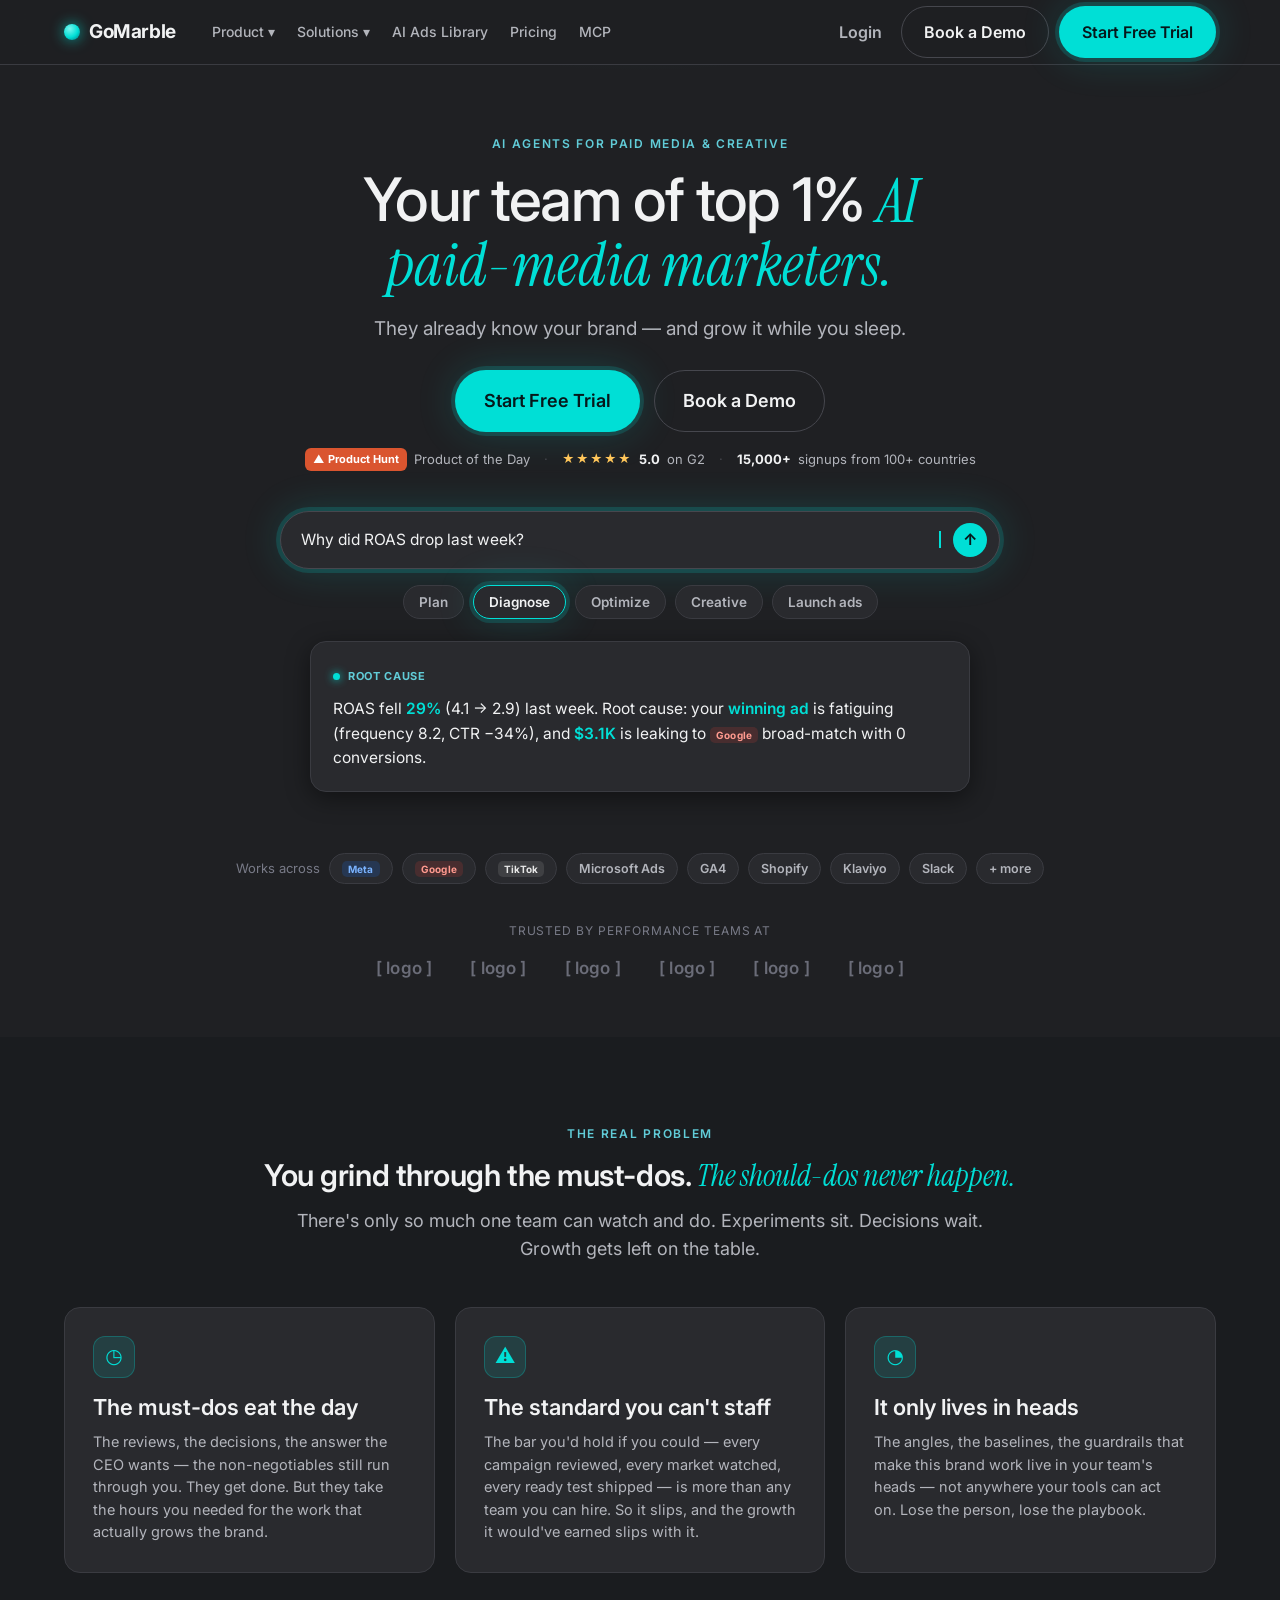
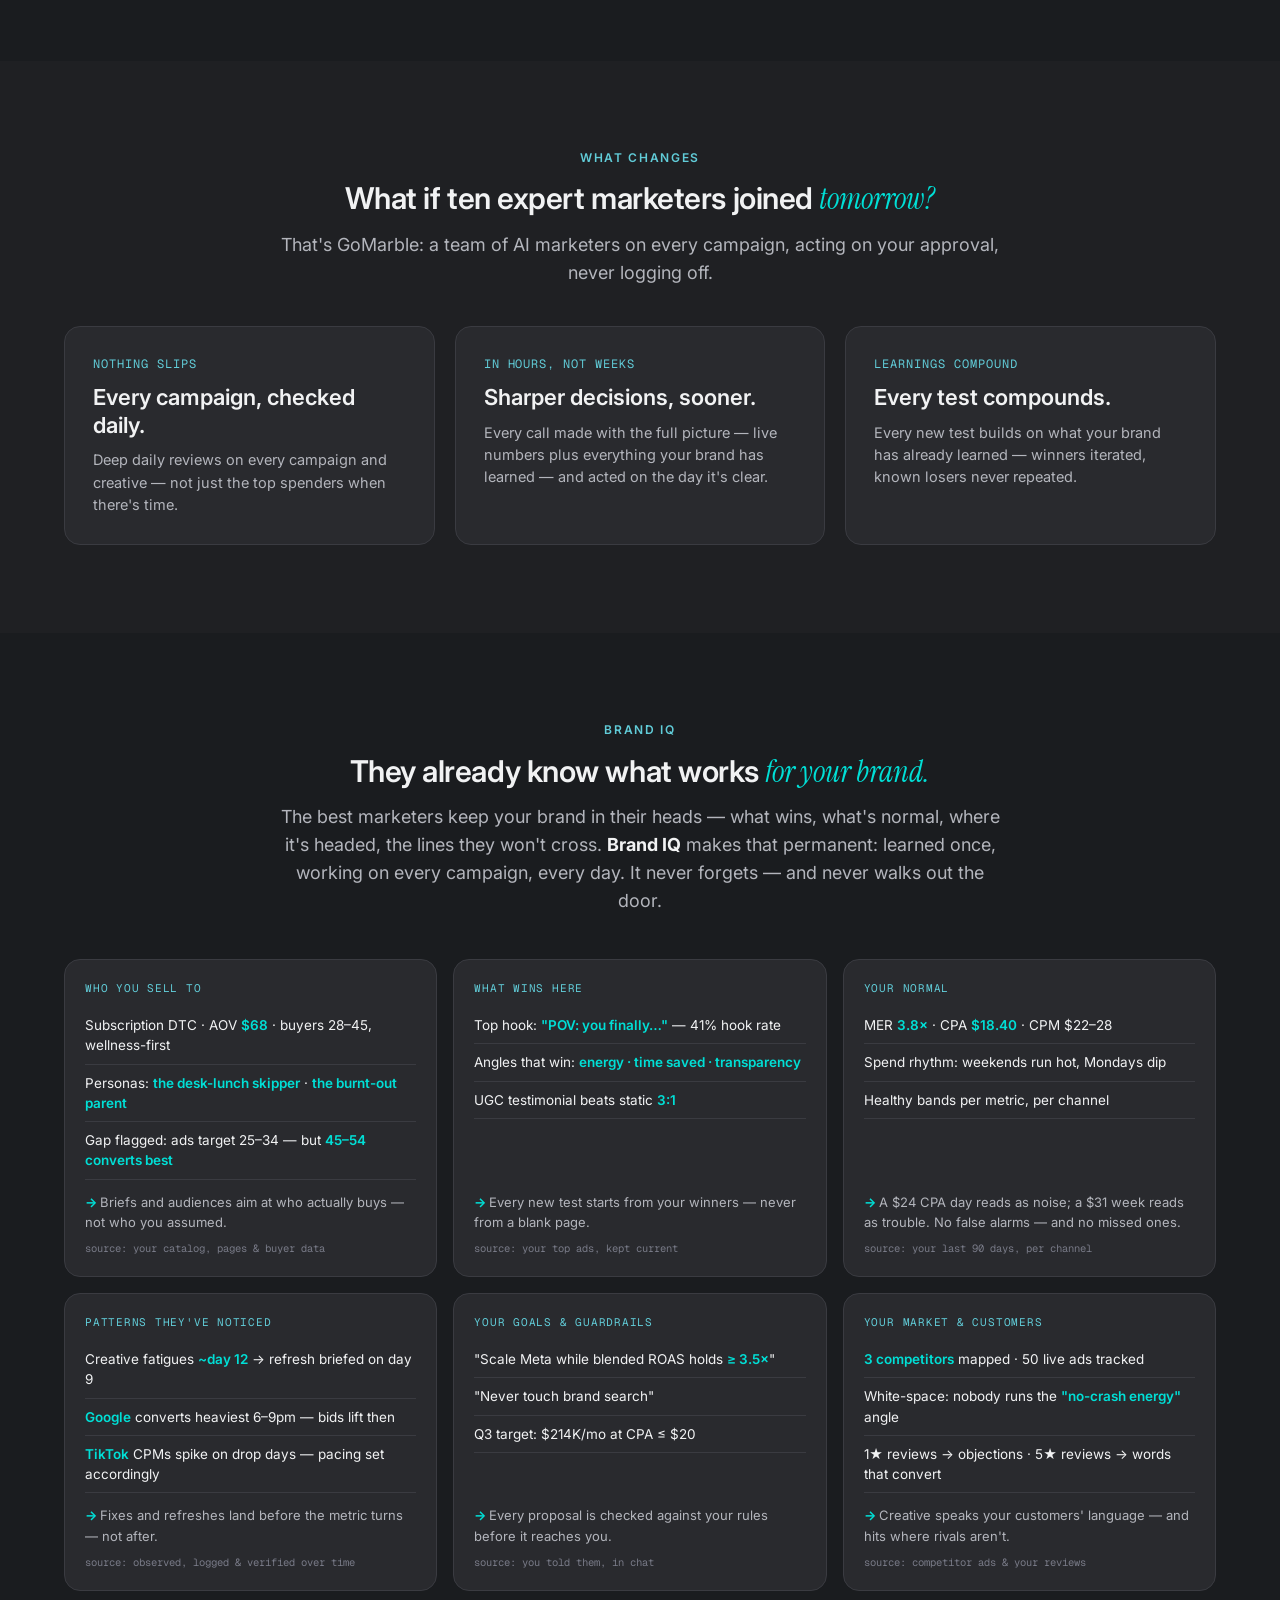
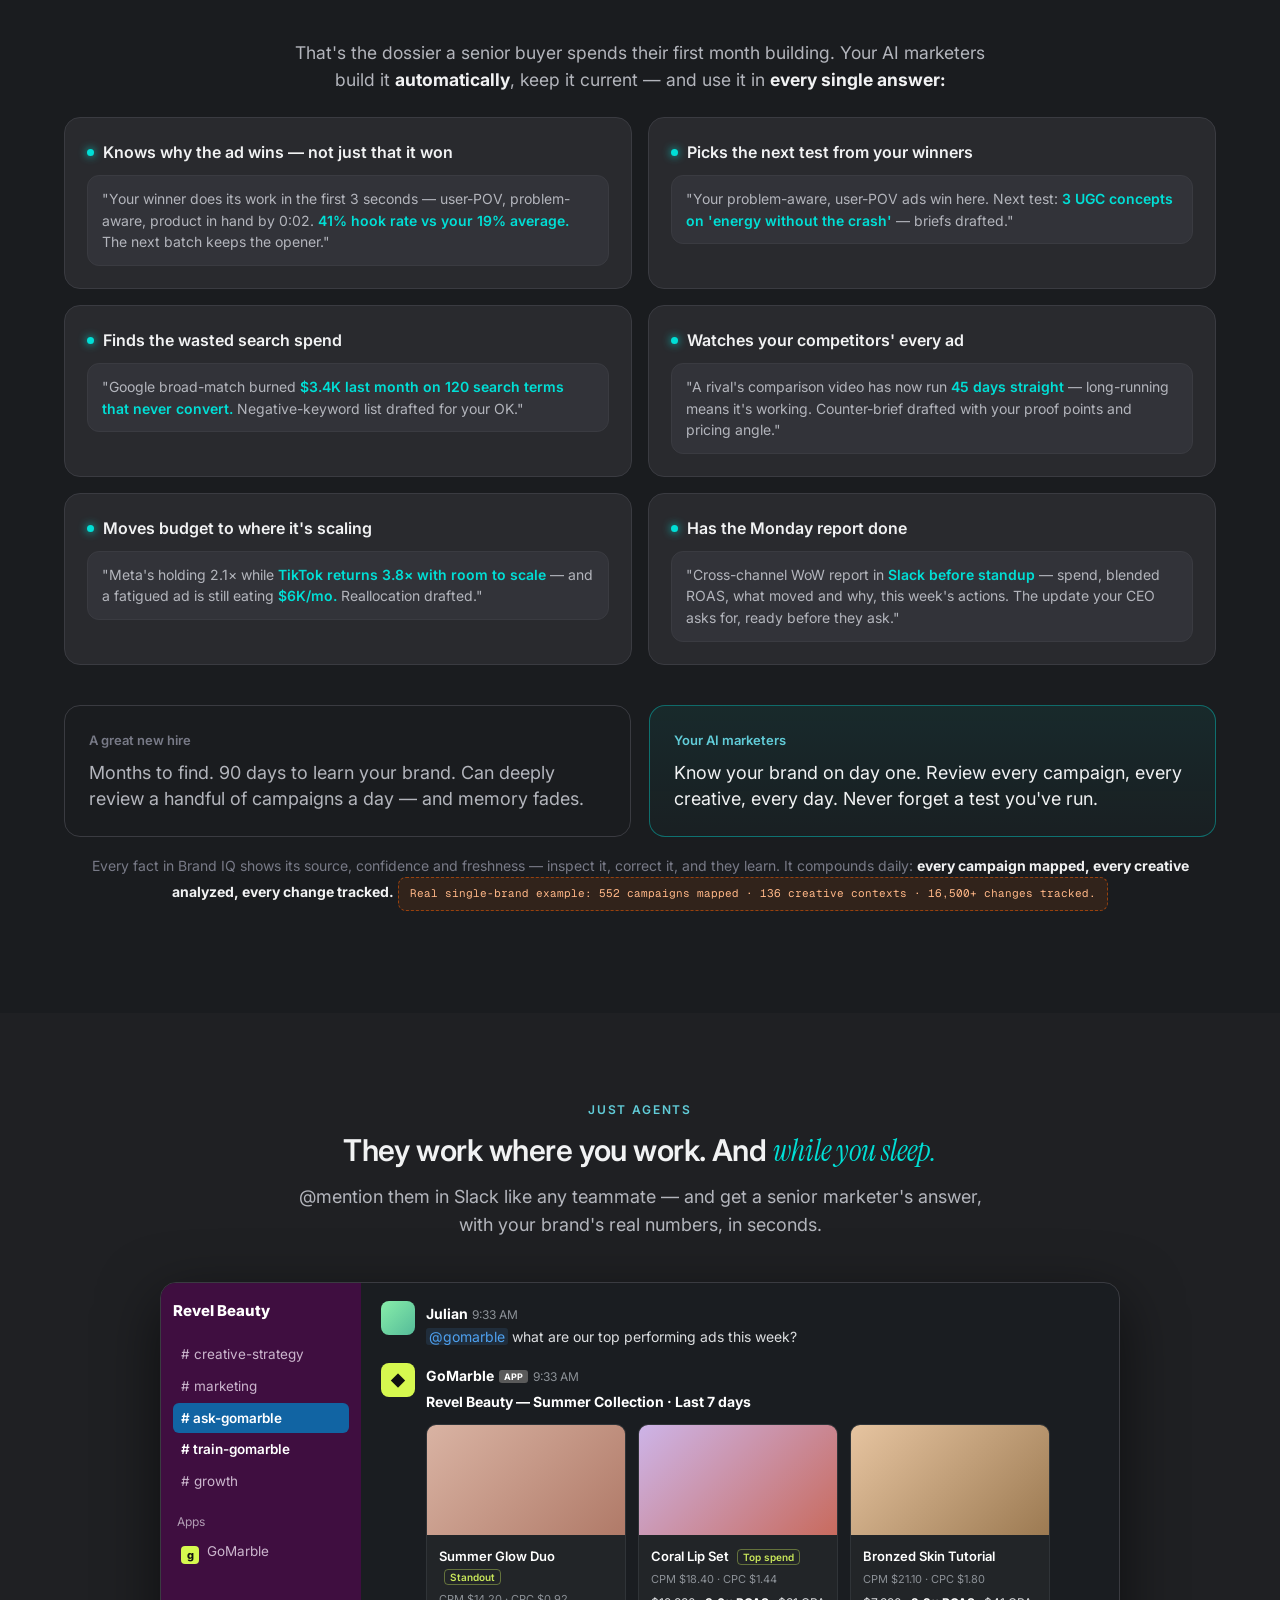
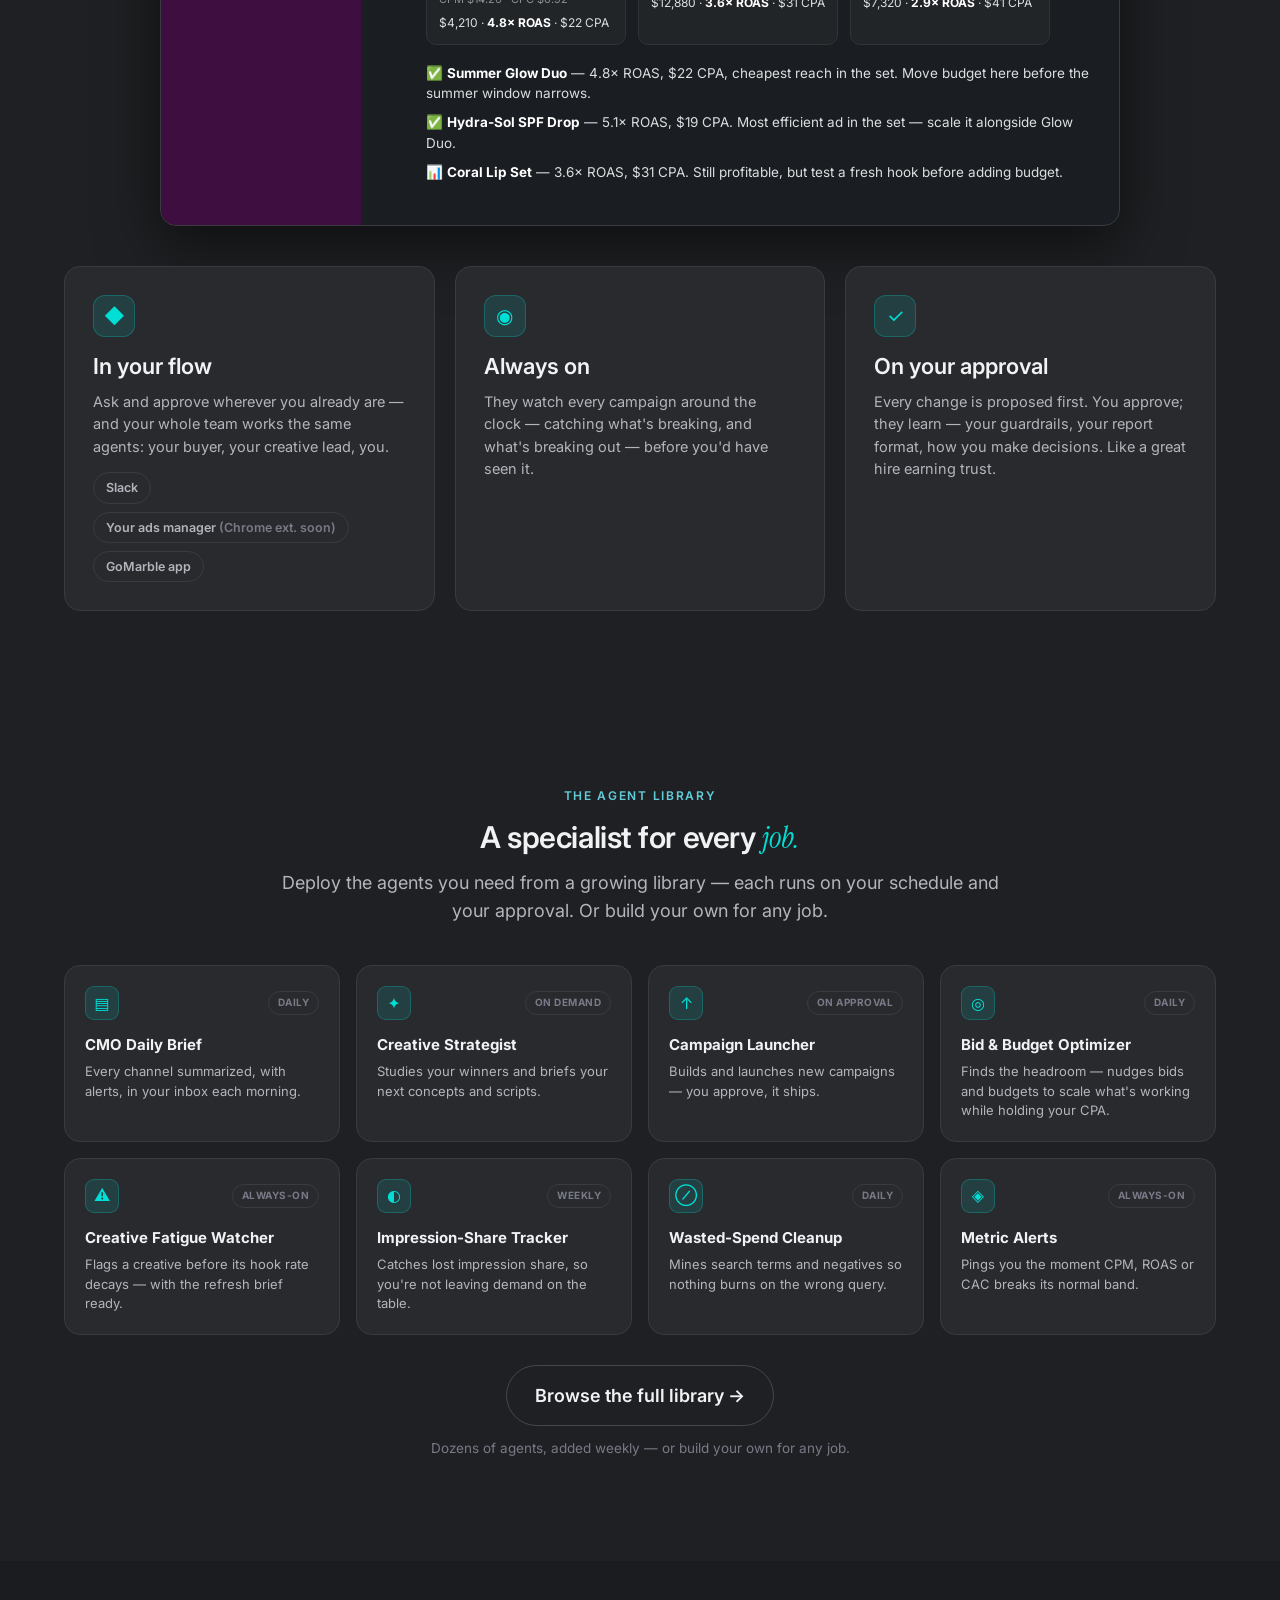
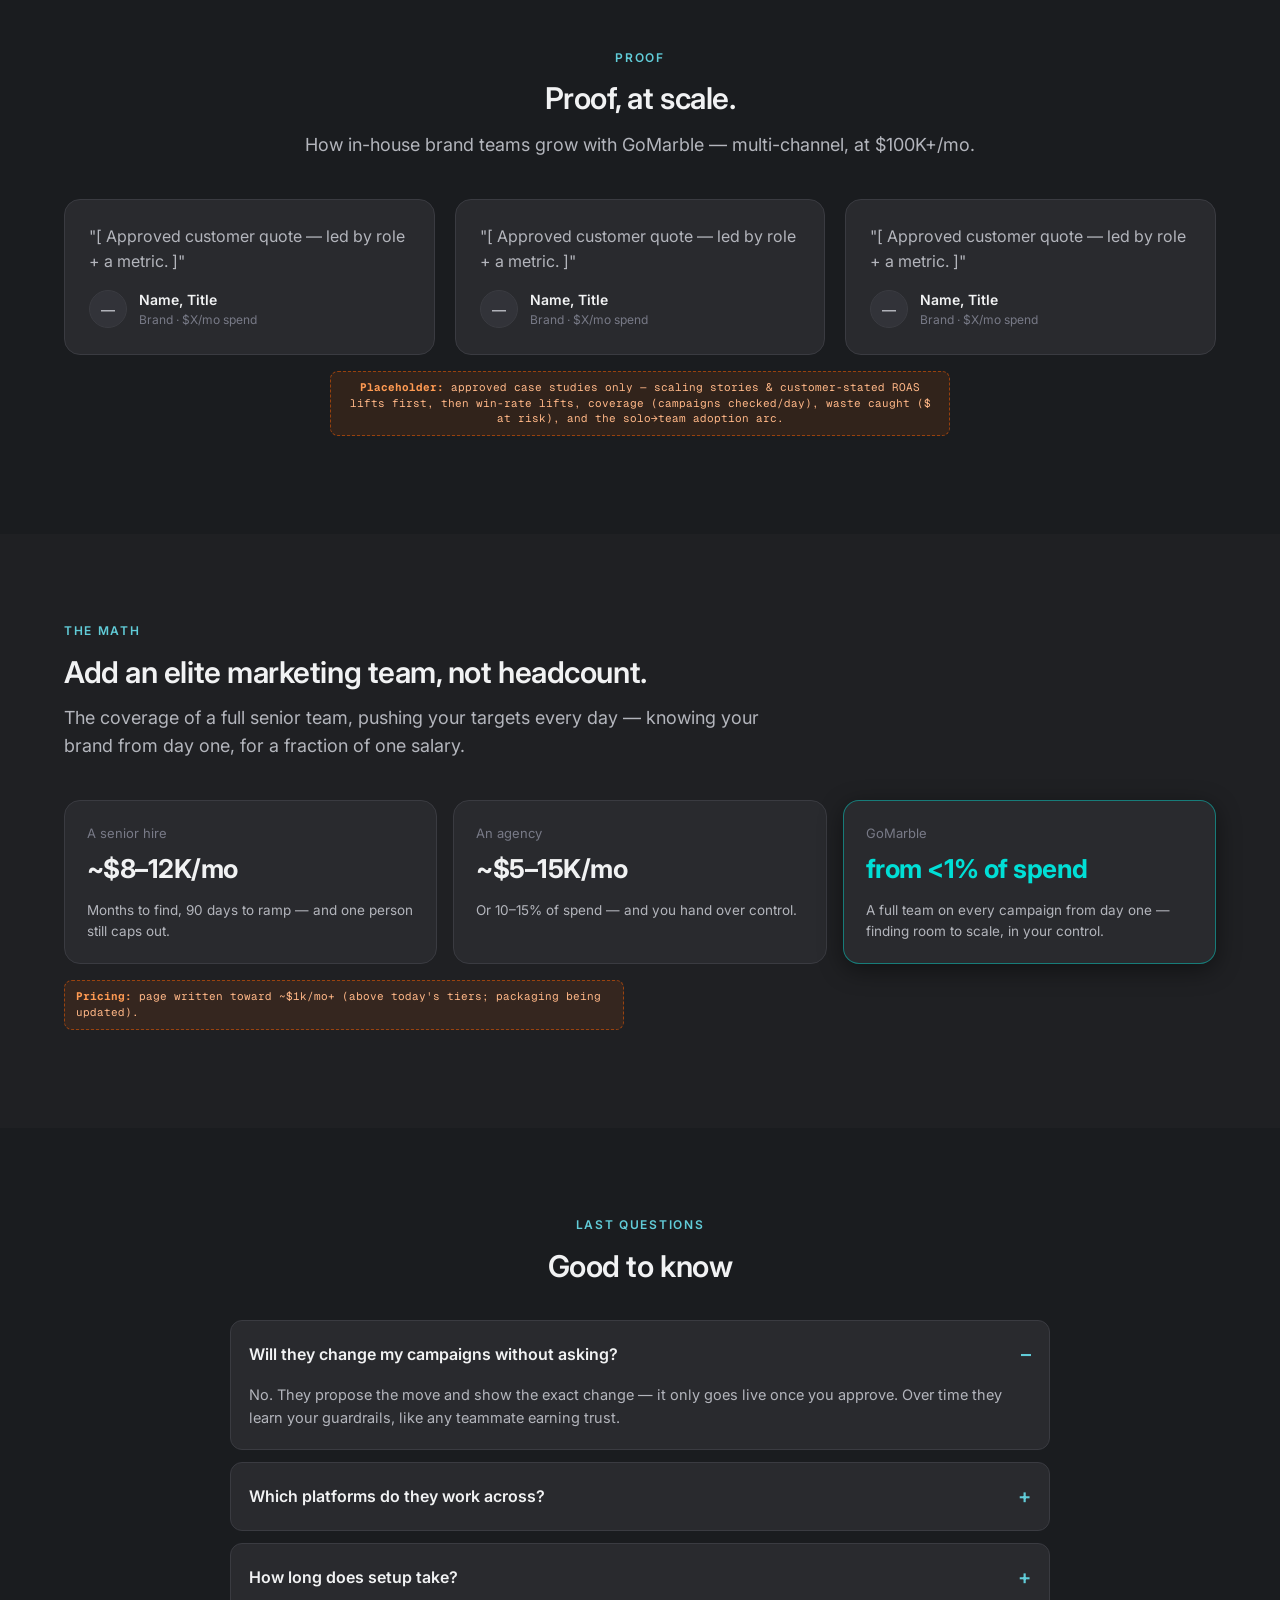
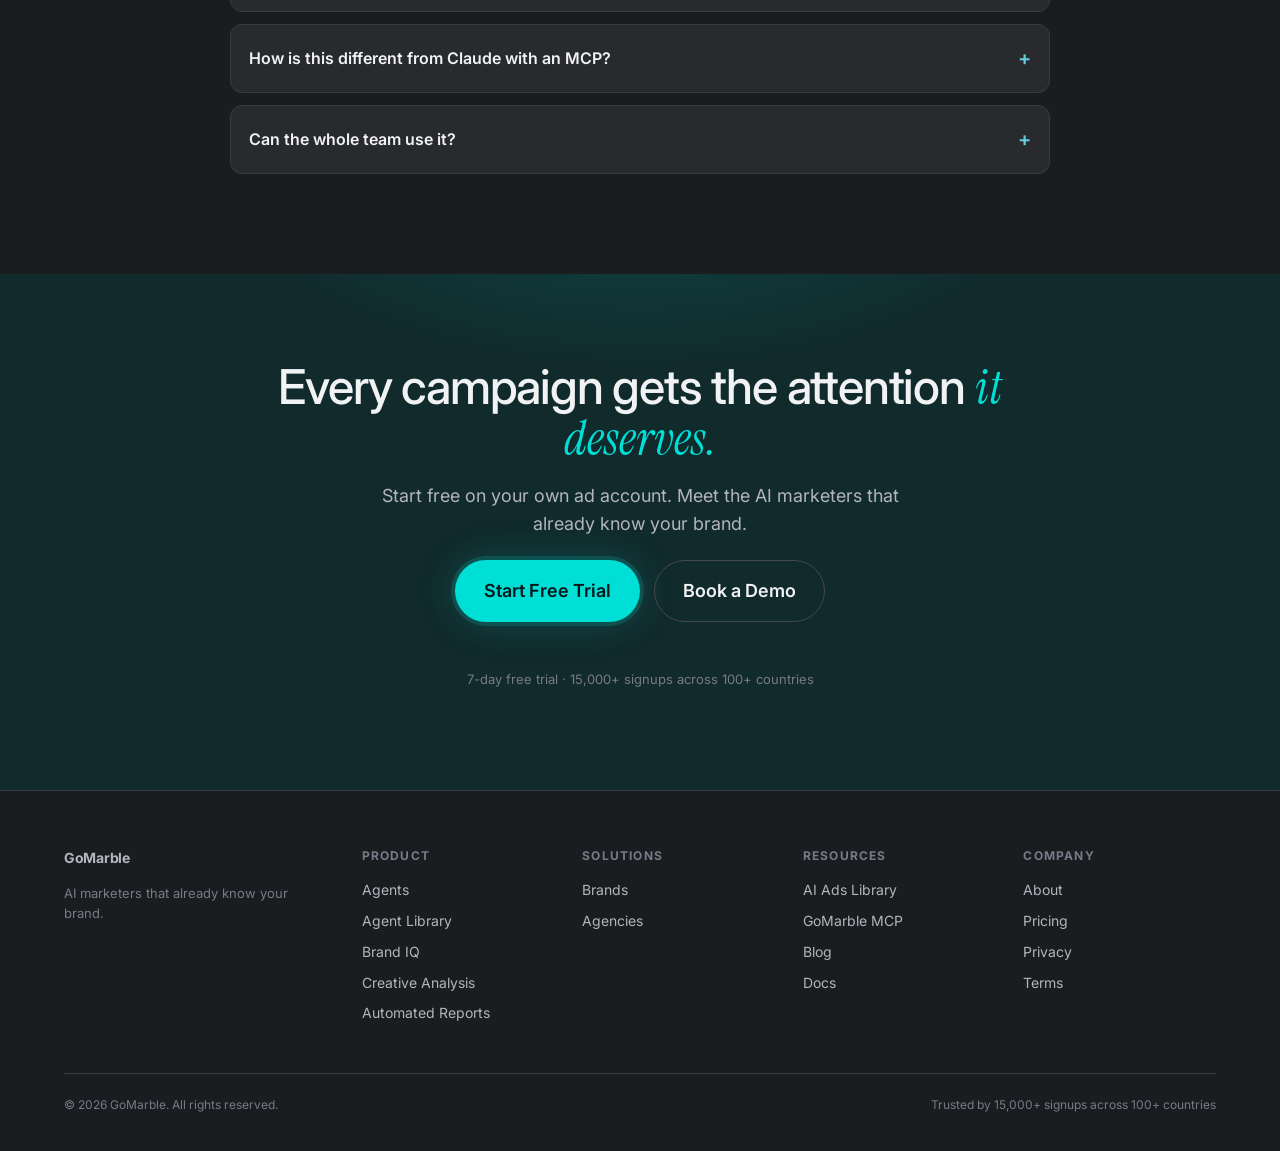
==== commit 07c0c2d9: "Homepage v3 refresh: top-1% hero, de-Meta'd Brand IQ, leader-framed grind - H1 → "Your team of top 1" ====
--- a/homepage/index.html
+++ b/homepage/index.html
@@ -3,7 +3,7 @@
 <head>
 <meta charset="utf-8">
 <meta name="viewport" content="width=device-width, initial-scale=1">
-<title>GoMarble — Homepage v3 (AI marketers that already know your brand)</title>
+<title>GoMarble — Homepage v3 (Your team of top 1% AI paid-media marketers)</title>
 <style>
 /* shared theme inlined for self-contained hosting */
 /* ============================================================================
@@ -426,8 +426,8 @@
 <header class="hero gm-glow-bg">
   <div class="gm-wrap hero__inner">
     <p class="gm-eyebrow">AI agents for paid media &amp; creative</p>
-    <h1 class="gm-display">AI marketers that already <em>know your brand.</em></h1>
-    <p class="hero__sub">Expert media buyer, analyst and creative strategist agents — that grow your brand while you sleep.</p>
+    <h1 class="gm-display">Your team of top 1% <em>AI paid-media marketers.</em></h1>
+    <p class="hero__sub">They already know your brand — and grow it while you sleep.</p>
     <div class="hero__cta">
       <a href="#" class="gm-btn gm-btn--primary gm-btn--lg">Start Free Trial</a>
       <a href="#" class="gm-btn gm-btn--secondary gm-btn--lg">Book a Demo</a>
@@ -525,9 +525,9 @@
       <p class="gm-lead lead-wrap">There's only so much one team can watch and do. Experiments sit. Decisions wait. Growth gets left on the table.</p>
     </div>
     <div class="gm-grid gm-grid--3" style="margin-top:44px; text-align:left;">
-      <div class="gm-card"><div class="gm-card__icon">◷</div><h3 class="gm-h3">The daily sweep</h3><p class="gm-muted" style="margin:10px 0 0;font-size:14.5px;">Numbers pulled, every channel checked, "what changed?" answered — before the real work starts. And every question still routes through you.</p></div>
-      <div class="gm-card"><div class="gm-card__icon">⚠</div><h3 class="gm-h3">The should-dos, never done</h3><p class="gm-muted" style="margin:10px 0 0;font-size:14.5px;">Daily reviews of every campaign, fatigue checks per market, weekly competitor sweeps — the standard you know is right, and no team can staff.</p></div>
-      <div class="gm-card"><div class="gm-card__icon">◔</div><h3 class="gm-h3">And it lives in your head</h3><p class="gm-muted" style="margin:10px 0 0;font-size:14.5px;">What works for your brand — the angles, the baselines, the guardrails — isn't written anywhere your tools can use.</p></div>
+      <div class="gm-card"><div class="gm-card__icon">◷</div><h3 class="gm-h3">The must-dos eat the day</h3><p class="gm-muted" style="margin:10px 0 0;font-size:14.5px;">The reviews, the decisions, the answer the CEO wants — the non-negotiables still run through you. They get done. But they take the hours you needed for the work that actually grows the brand.</p></div>
+      <div class="gm-card"><div class="gm-card__icon">⚠</div><h3 class="gm-h3">The standard you can't staff</h3><p class="gm-muted" style="margin:10px 0 0;font-size:14.5px;">The bar you'd hold if you could — every campaign reviewed, every market watched, every ready test shipped — is more than any team you can hire. So it slips, and the growth it would've earned slips with it.</p></div>
+      <div class="gm-card"><div class="gm-card__icon">◔</div><h3 class="gm-h3">It only lives in heads</h3><p class="gm-muted" style="margin:10px 0 0;font-size:14.5px;">The angles, the baselines, the guardrails that make this brand work live in your team's heads — not anywhere your tools can act on. Lose the person, lose the playbook.</p></div>
     </div>
   </div>
 </section>
@@ -554,7 +554,7 @@
     <div class="sec-head center" style="text-align:center;">
       <p class="gm-eyebrow">Brand IQ</p>
       <h2 class="gm-h2">They already know what works <em class="gm-serif">for your brand.</em></h2>
-      <p class="gm-lead lead-wrap">When a great buyer takes over a brand, they spend their first month building the dossier: what you sell and to whom, which angles win, what "normal" looks like, what's fatiguing, what the goal is. <b style="color:var(--gm-text);">Brand IQ</b> is that dossier — built automatically, kept current, behind every answer. And it stays: your team's hard-won knowledge, written down and working, even when people move on.</p>
+      <p class="gm-lead lead-wrap">The best marketers keep your brand in their heads — what wins, what's normal, where it's headed, the lines they won't cross. <b style="color:var(--gm-text);">Brand IQ</b> makes that permanent: learned once, working on every campaign, every day. It never forgets — and never walks out the door.</p>
     </div>
 
     <div class="dossier">
@@ -585,8 +585,8 @@
       <div class="dcard">
         <div class="cap">Patterns they've noticed</div>
         <div class="row">Creative fatigues <b>~day 12</b> → refresh briefed on day 9</div>
-        <div class="row">Retargeting lifts <b>2.1×</b> over prospecting</div>
-        <div class="row">CPMs spike Sundays — pacing set accordingly</div>
+        <div class="row"><b>Google</b> converts heaviest 6–9pm — bids lift then</div>
+        <div class="row"><b>TikTok</b> CPMs spike on drop days — pacing set accordingly</div>
         <div class="so">Fixes and refreshes land before the metric turns — not after.</div>
         <div class="stamp">source: observed, logged &amp; verified over time</div>
       </div>
@@ -620,16 +620,16 @@
         <div class="q">"Your problem-aware, user-POV ads win here. Next test: <b>3 UGC concepts on 'energy without the crash'</b> — briefs drafted."</div>
       </div>
       <div class="wp">
-        <div class="t"><span class="dot"></span> Briefs creative before fatigue hits</div>
-        <div class="q">"Hook rate on the hero ad is <b>−22% from peak</b>. Replacement brief ready for your creative team — angle, hook, format, proof."</div>
+        <div class="t"><span class="dot"></span> Finds the wasted search spend</div>
+        <div class="q">"Google broad-match burned <b>$3.4K last month on 120 search terms that never convert.</b> Negative-keyword list drafted for your OK."</div>
       </div>
       <div class="wp">
         <div class="t"><span class="dot"></span> Watches your competitors' every ad</div>
         <div class="q">"A rival's comparison video has now run <b>45 days straight</b> — long-running means it's working. Counter-brief drafted with your proof points and pricing angle."</div>
       </div>
       <div class="wp">
-        <div class="t"><span class="dot"></span> Catches the leak, sized in dollars</div>
-        <div class="q">"Heads up: polished studio video is taking your biggest spend share — <b>$22K last month at 0.4% CTR</b> — while your UGC testimonials pull <b>1.9%</b>. Budget shift drafted."</div>
+        <div class="t"><span class="dot"></span> Moves budget to where it's scaling</div>
+        <div class="q">"Meta's holding 2.1× while <b>TikTok returns 3.8× with room to scale</b> — and a fatigued ad is still eating <b>$6K/mo.</b> Reallocation drafted."</div>
       </div>
       <div class="wp">
         <div class="t"><span class="dot"></span> Has the Monday report done</div>
@@ -797,7 +797,7 @@
   <div class="gm-wrap">
     <div class="sec-head">
       <p class="gm-eyebrow">The math</p>
-      <h2 class="gm-h2">Add a marketing team, not headcount.</h2>
+      <h2 class="gm-h2">Add an elite marketing team, not headcount.</h2>
       <p class="gm-lead lead-wrap">The coverage of a full senior team, pushing your targets every day — knowing your brand from day one, for a fraction of one salary.</p>
     </div>
     <div class="econ" style="margin-top:40px;">
@@ -809,18 +809,8 @@
   </div>
 </section>
 
-<!-- SEGMENTS -->
+<!-- FAQ -->
 <section class="gm-section gm-band">
-  <div class="gm-wrap">
-    <div class="seg">
-      <div class="gm-card"><div class="gm-card__icon">◇</div><h3 class="gm-h3">For in-house teams</h3><p class="gm-muted" style="margin:10px 0 16px;font-size:14.5px;">Give every campaign and channel senior-level attention — and the throughput to scale what's working — without adding headcount.</p><a href="#" class="gm-btn gm-btn--secondary">For Brands →</a></div>
-      <div class="gm-card"><div class="gm-card__icon">◈</div><h3 class="gm-h3">For agencies</h3><p class="gm-muted" style="margin:10px 0 16px;font-size:14.5px;">Senior-buyer rigor on every client, and new accounts onboarded in minutes — not a week.</p><a href="#" class="gm-btn gm-btn--secondary">For Agencies →</a></div>
-    </div>
-  </div>
-</section>
-
-<!-- FAQ -->
-<section class="gm-section">
   <div class="gm-wrap">
     <div class="sec-head center" style="text-align:center;"><p class="gm-eyebrow">Last questions</p><h2 class="gm-h2">Good to know</h2></div>
     <div class="faq" style="margin-top:36px;">
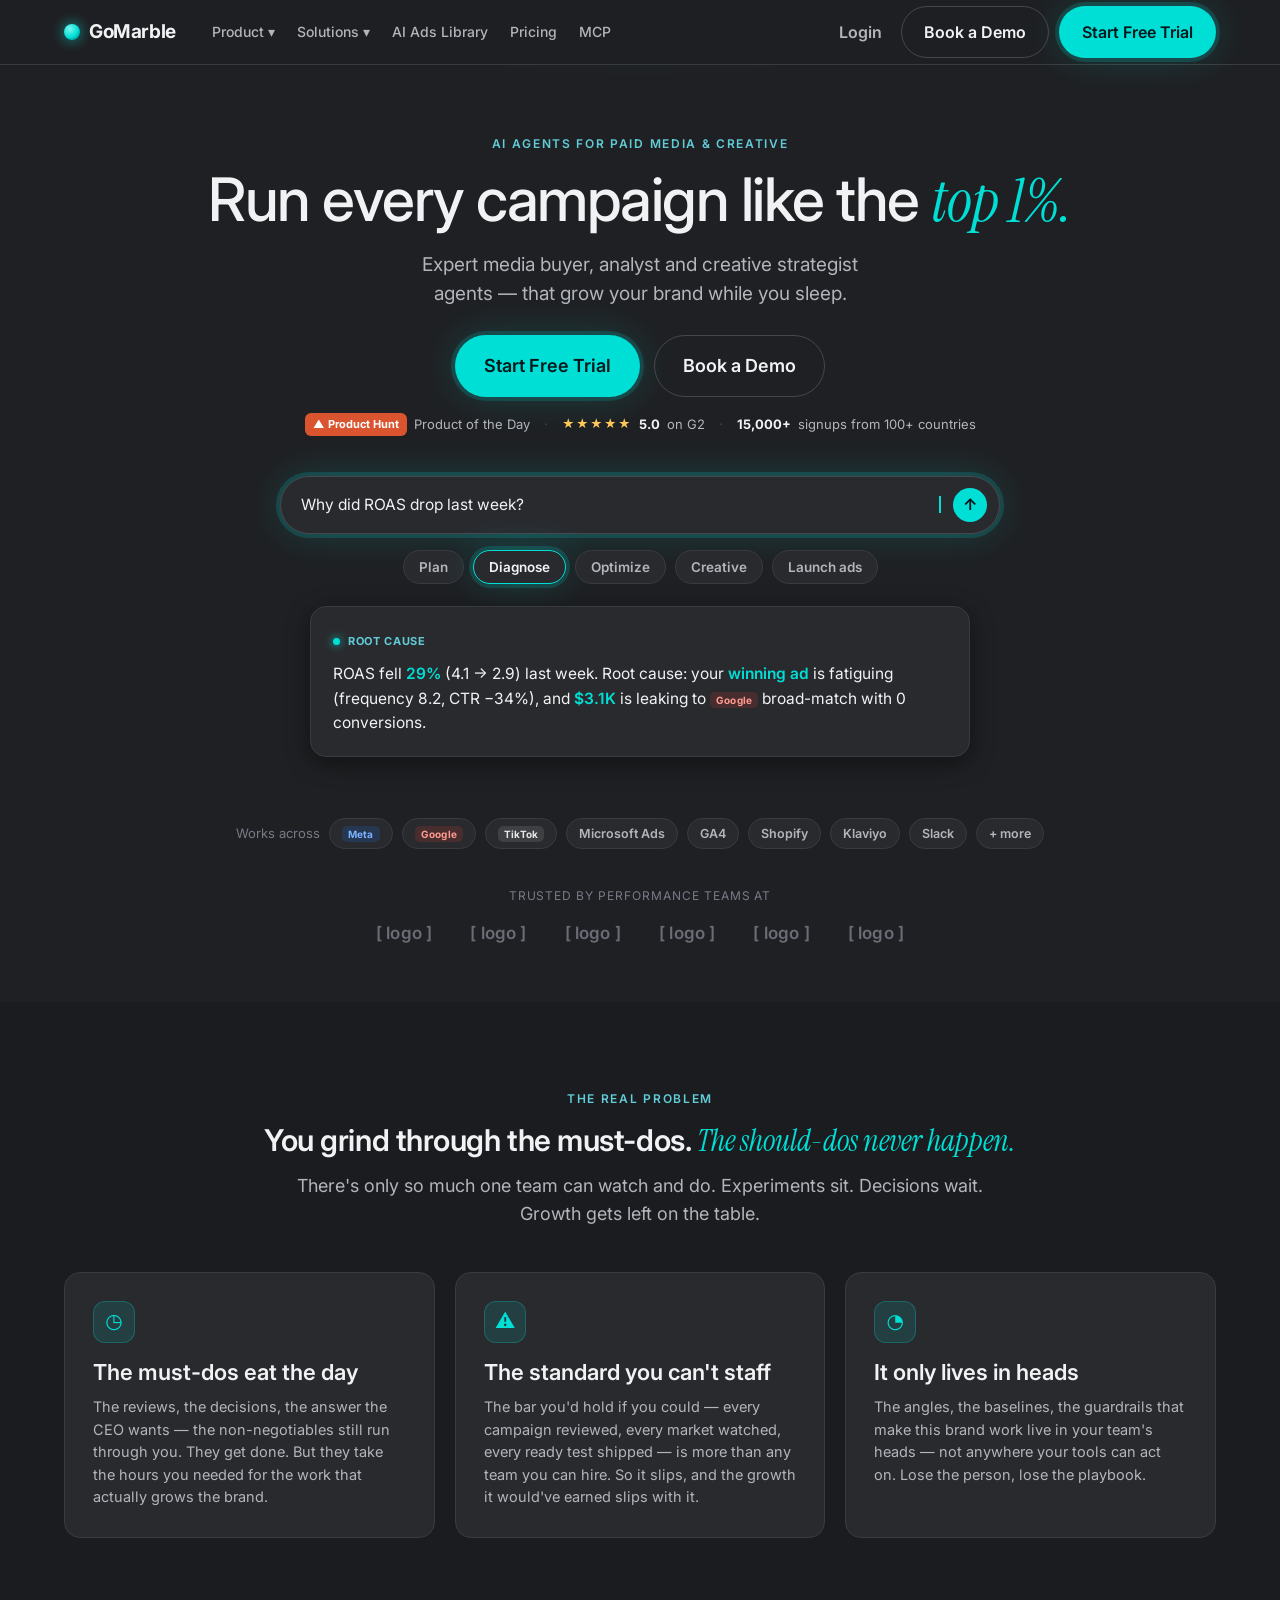
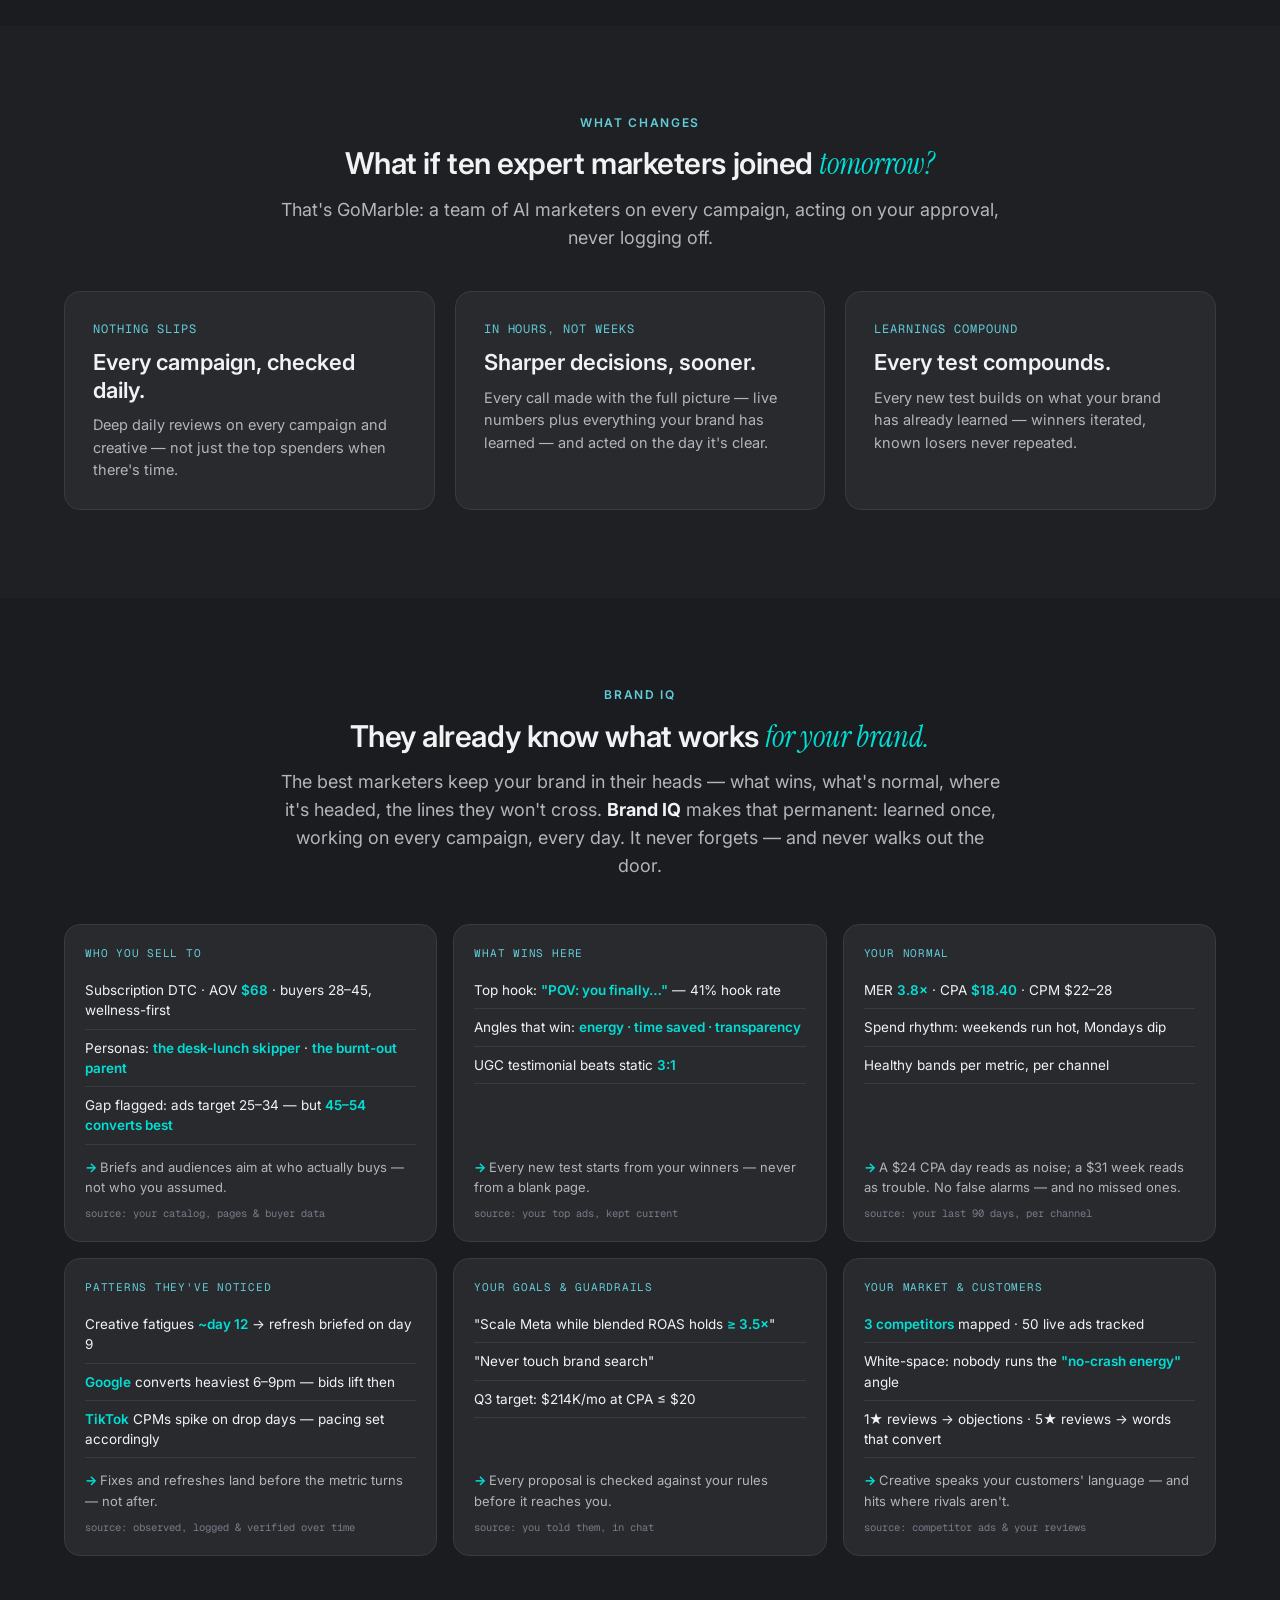
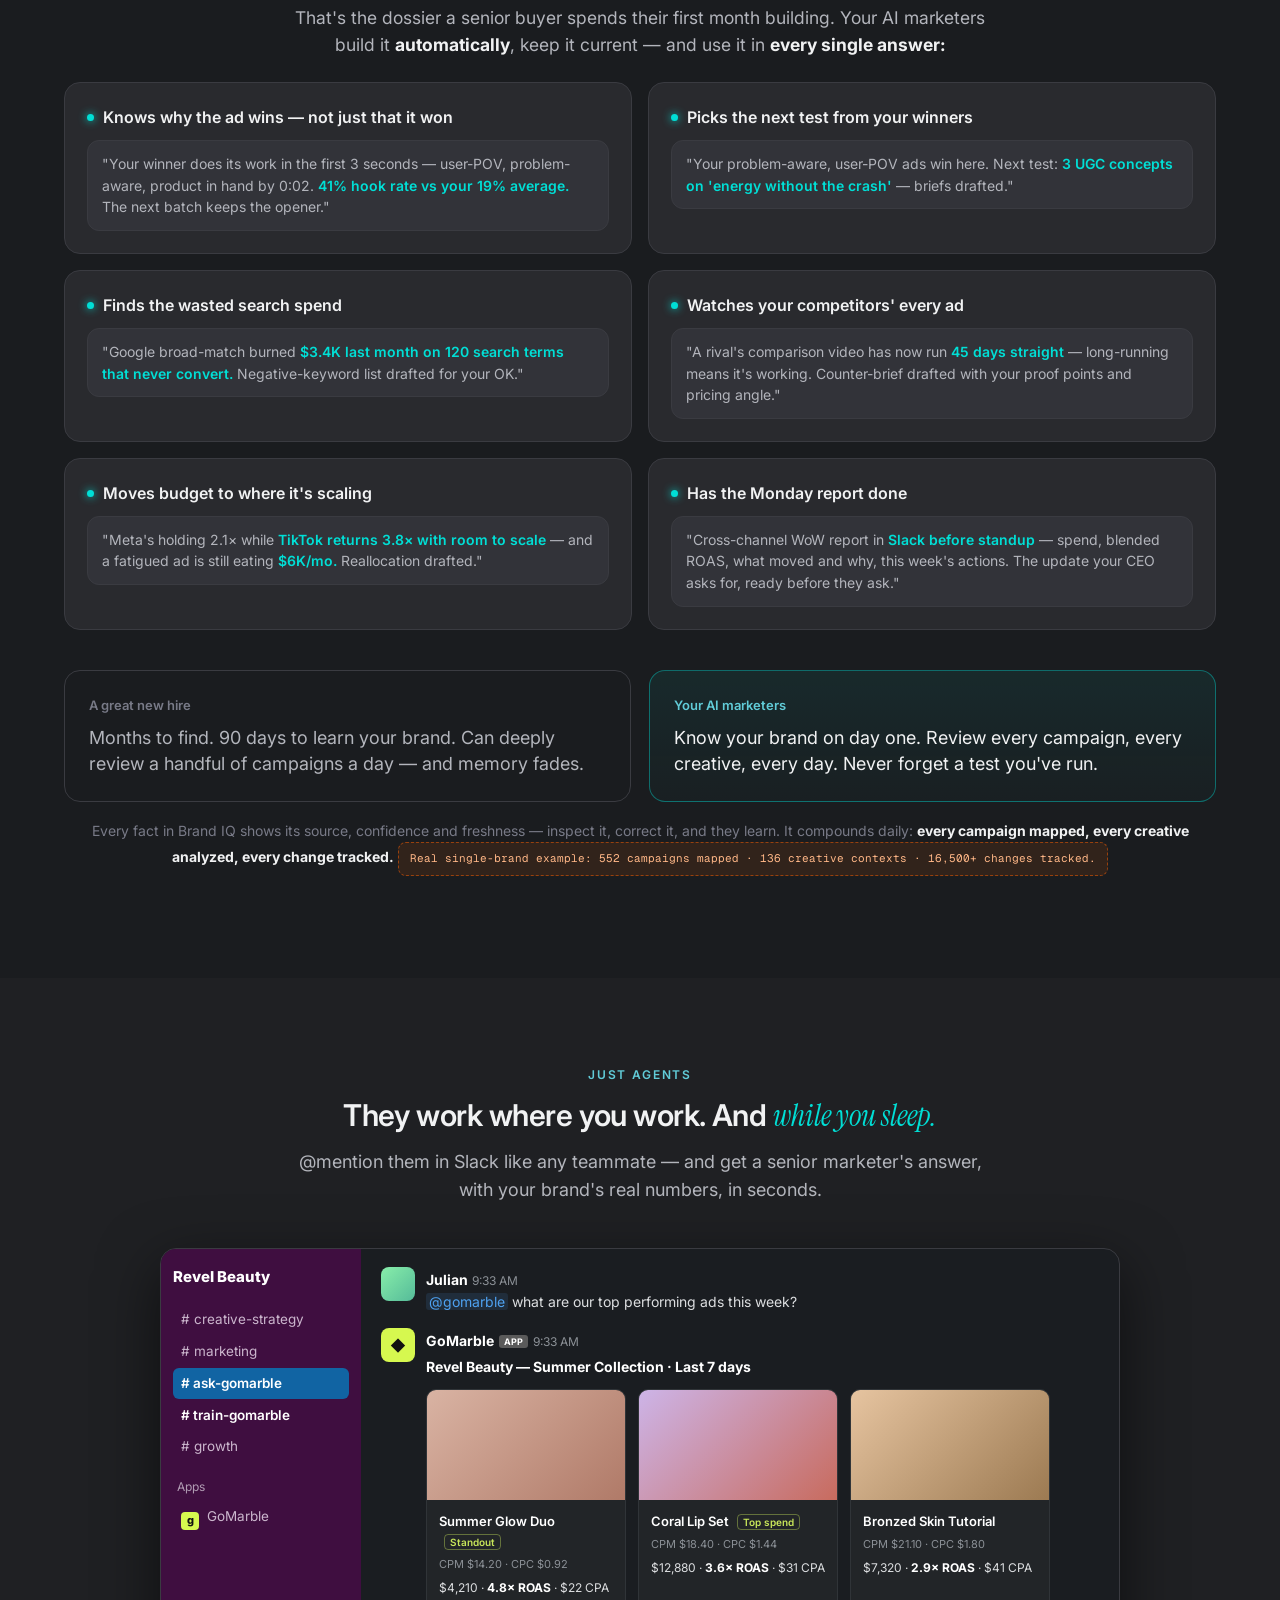
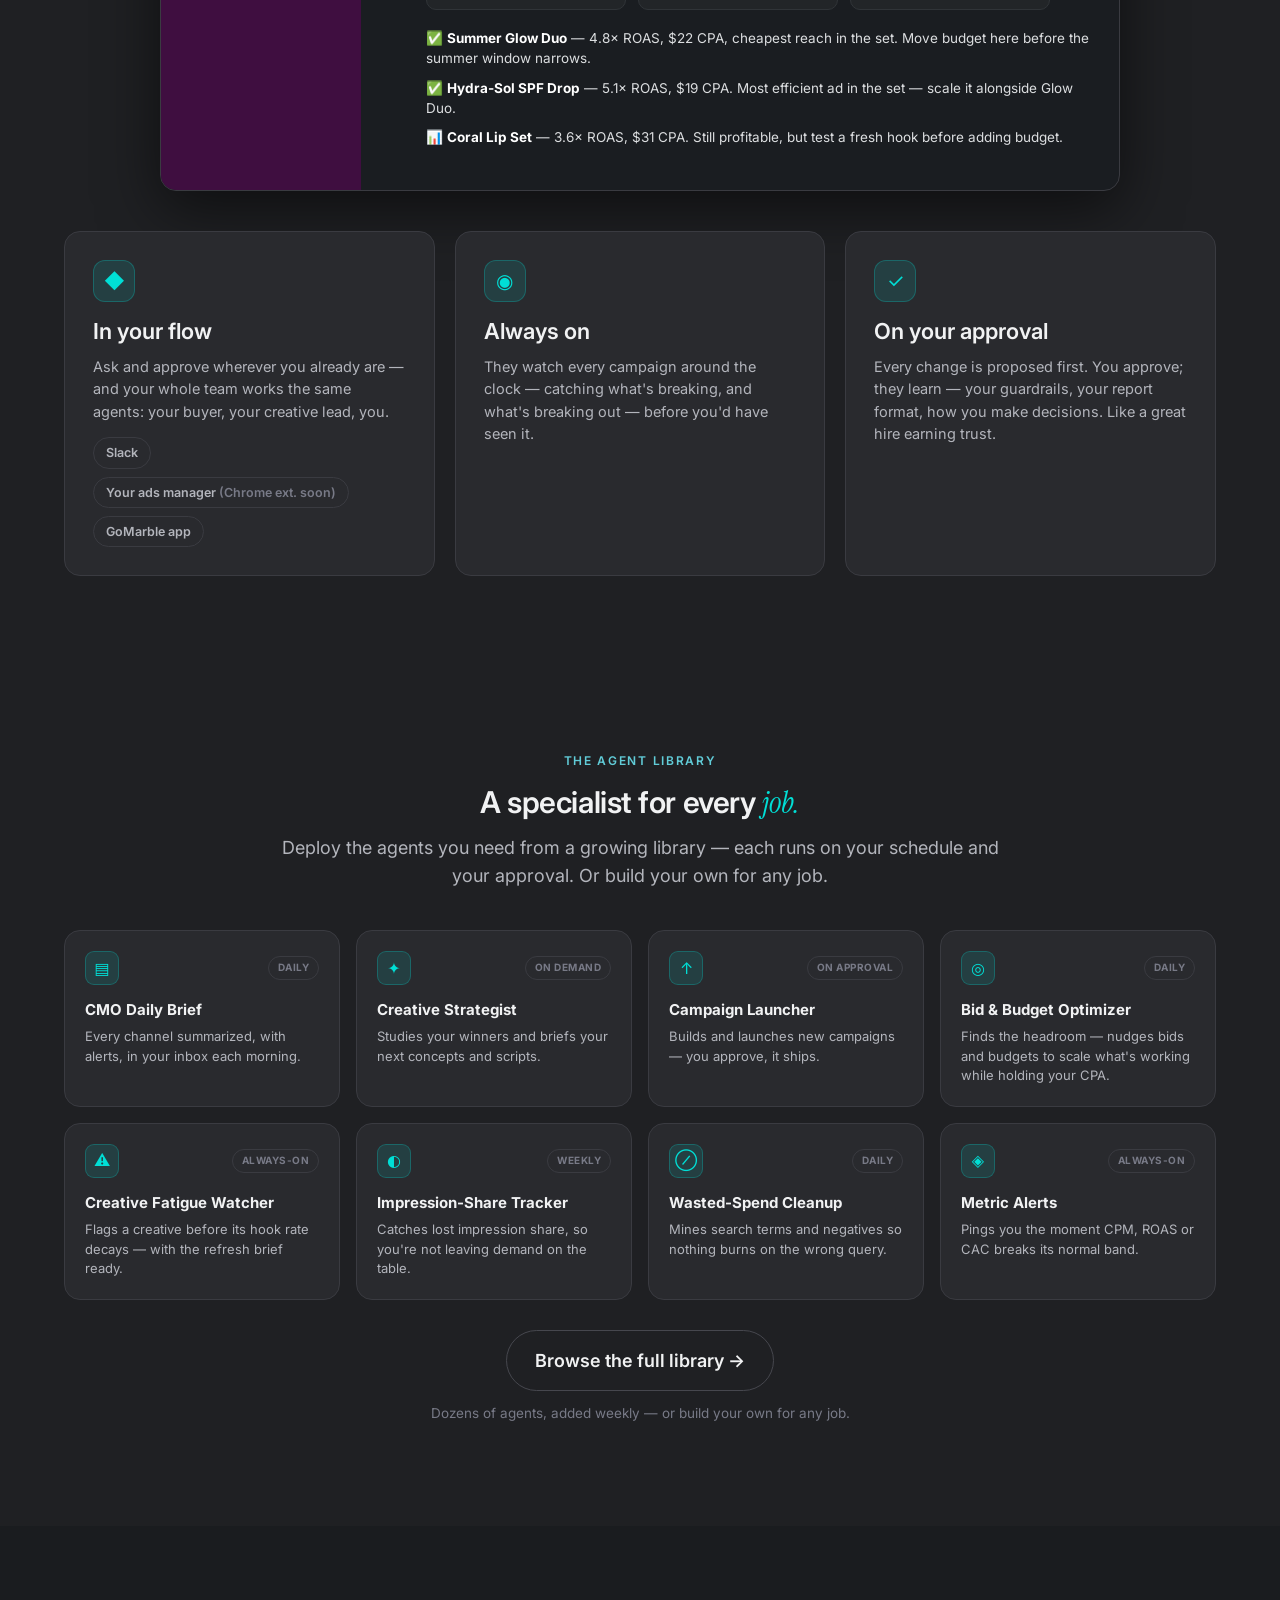
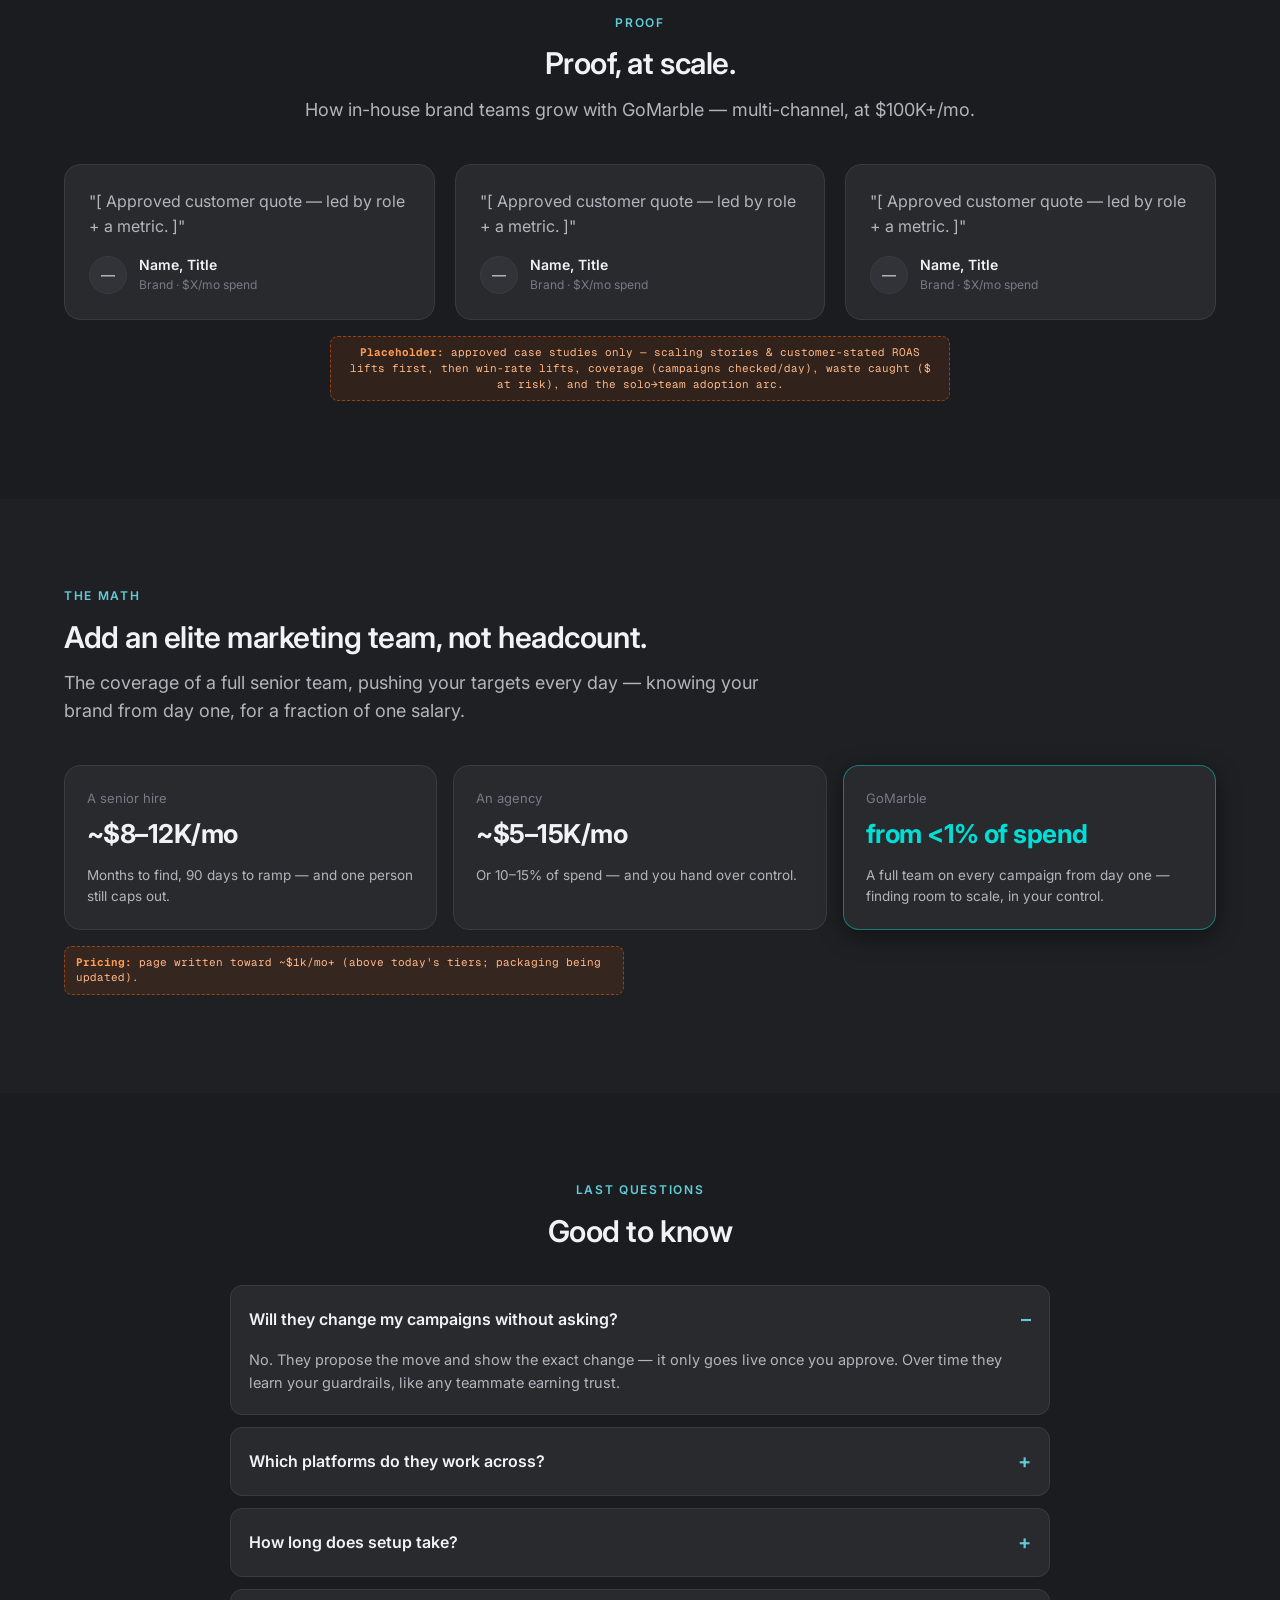
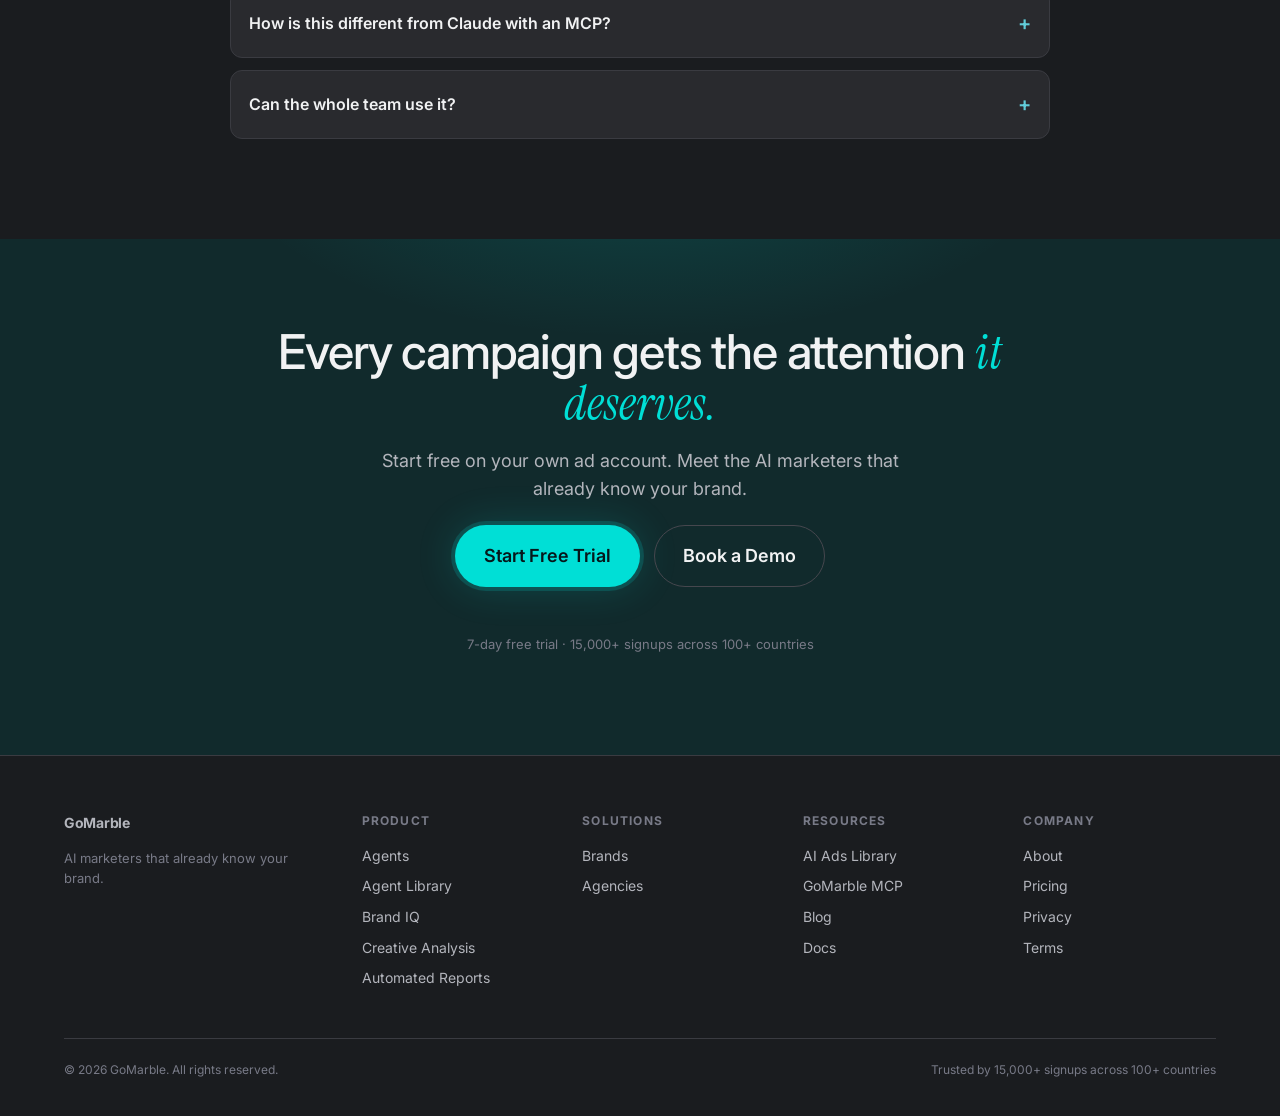
==== commit 700e70d6: "Hero: "Run every campaign like the top 1%" + roster subhead H1 to the aspirational line; sub back to" ====
--- a/homepage/index.html
+++ b/homepage/index.html
@@ -3,7 +3,7 @@
 <head>
 <meta charset="utf-8">
 <meta name="viewport" content="width=device-width, initial-scale=1">
-<title>GoMarble — Homepage v3 (Your team of top 1% AI paid-media marketers)</title>
+<title>GoMarble — Homepage v3 (Run every campaign like the top 1%)</title>
 <style>
 /* shared theme inlined for self-contained hosting */
 /* ============================================================================
@@ -426,8 +426,8 @@
 <header class="hero gm-glow-bg">
   <div class="gm-wrap hero__inner">
     <p class="gm-eyebrow">AI agents for paid media &amp; creative</p>
-    <h1 class="gm-display">Your team of top 1% <em>AI paid-media marketers.</em></h1>
-    <p class="hero__sub">They already know your brand — and grow it while you sleep.</p>
+    <h1 class="gm-display">Run every campaign like the <em>top 1%.</em></h1>
+    <p class="hero__sub">Expert media buyer, analyst and creative strategist agents — that grow your brand while you sleep.</p>
     <div class="hero__cta">
       <a href="#" class="gm-btn gm-btn--primary gm-btn--lg">Start Free Trial</a>
       <a href="#" class="gm-btn gm-btn--secondary gm-btn--lg">Book a Demo</a>
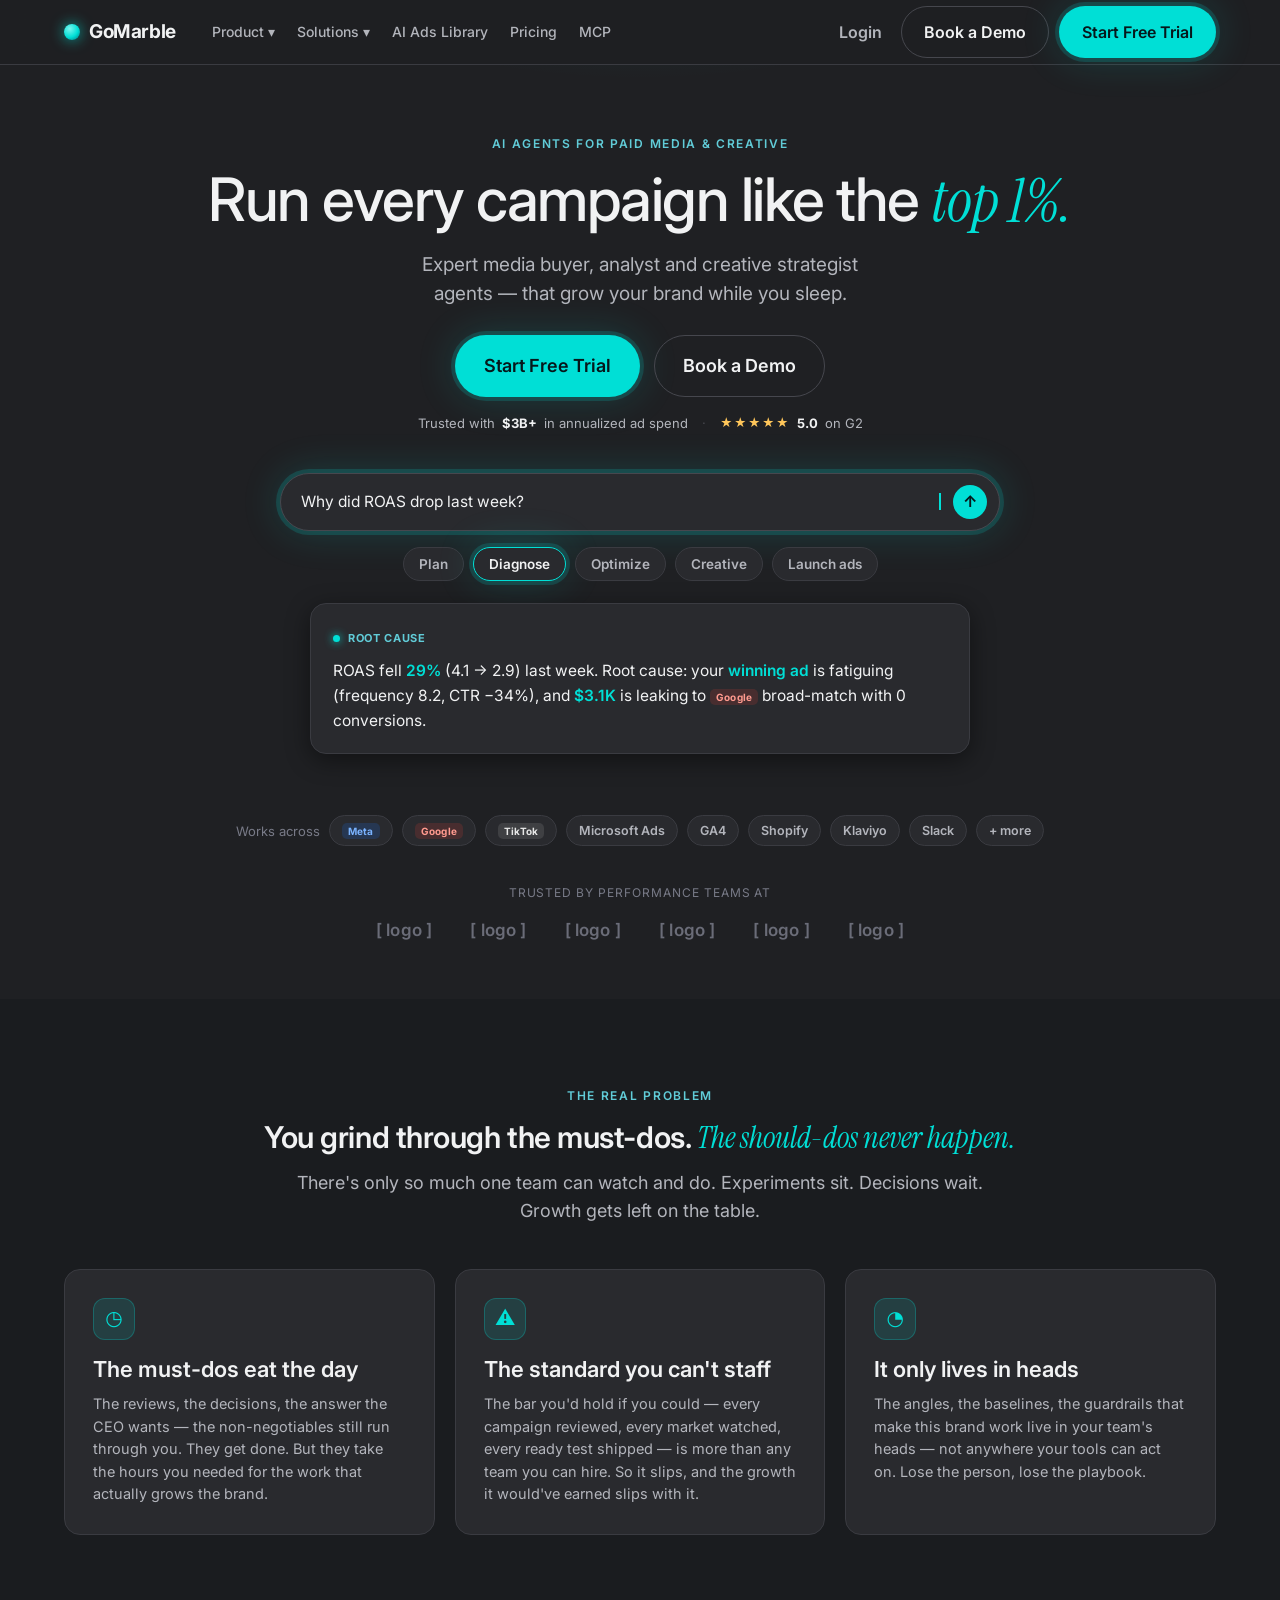
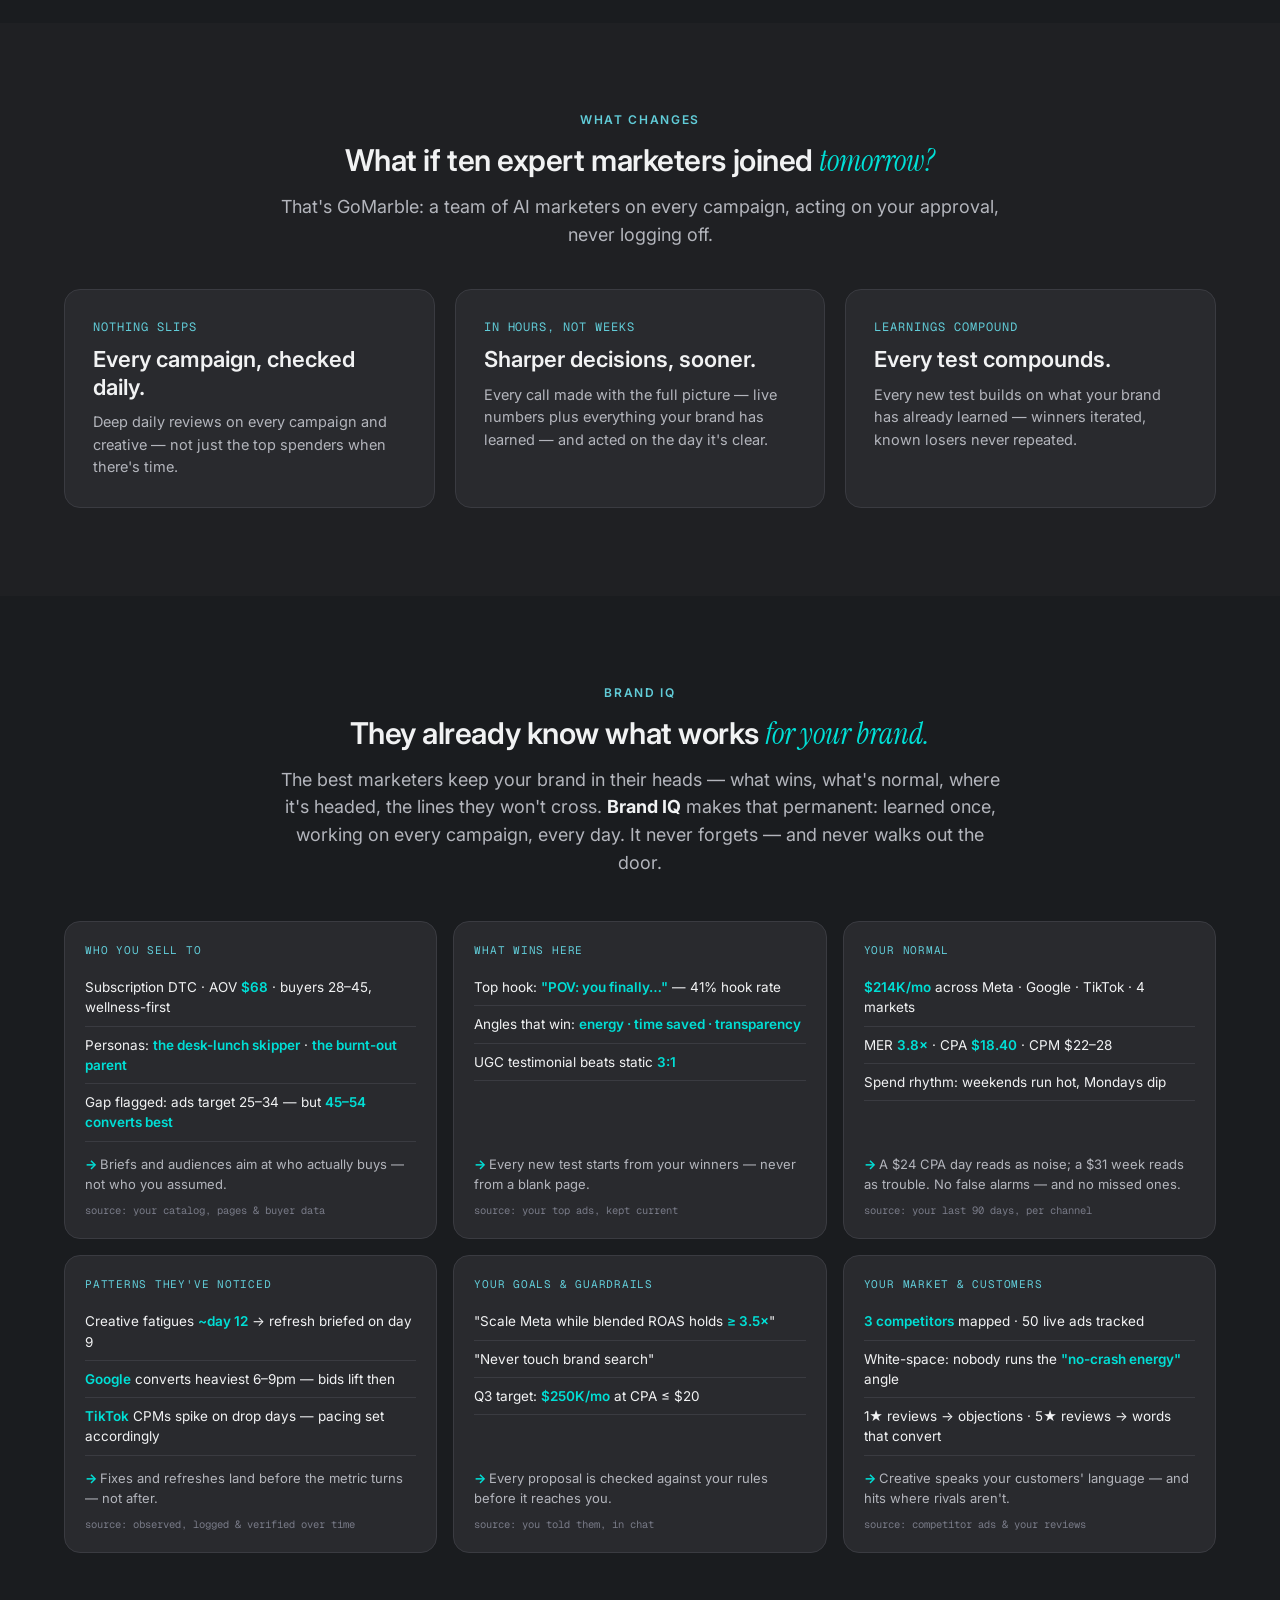
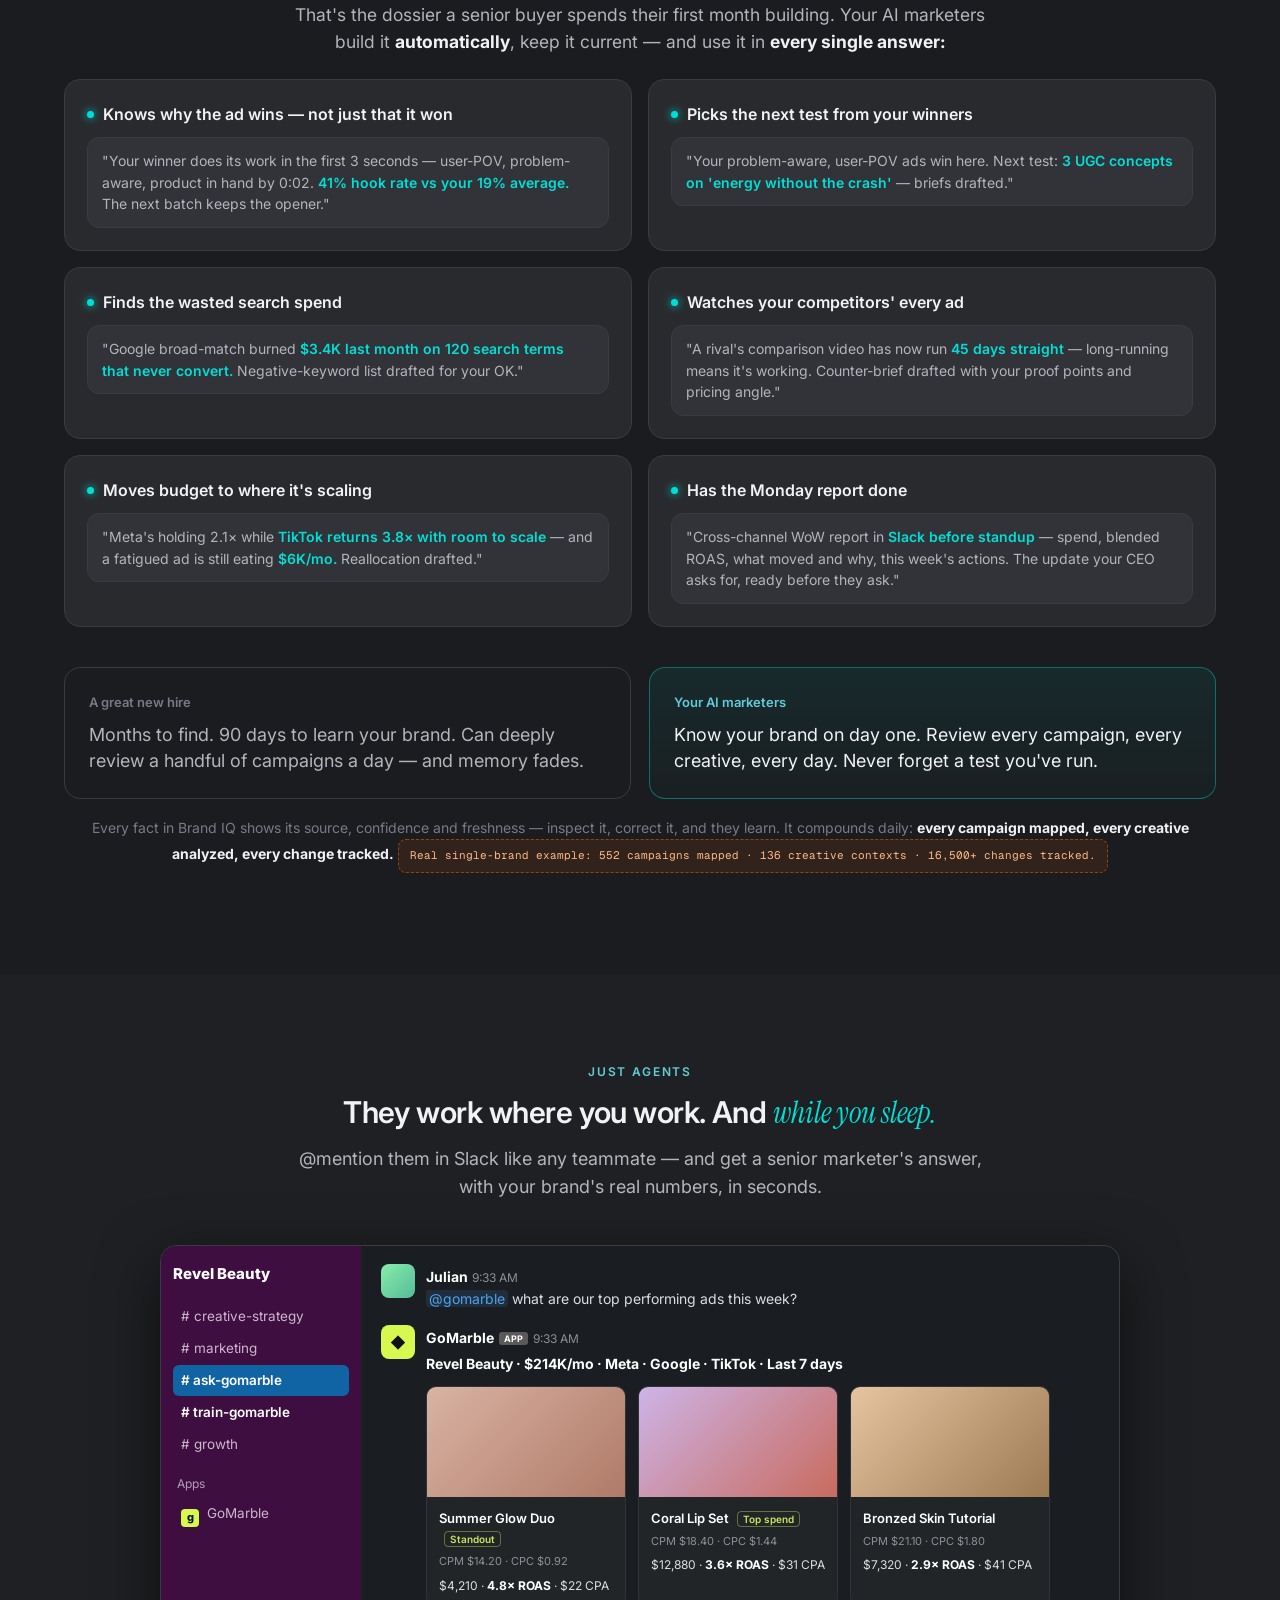
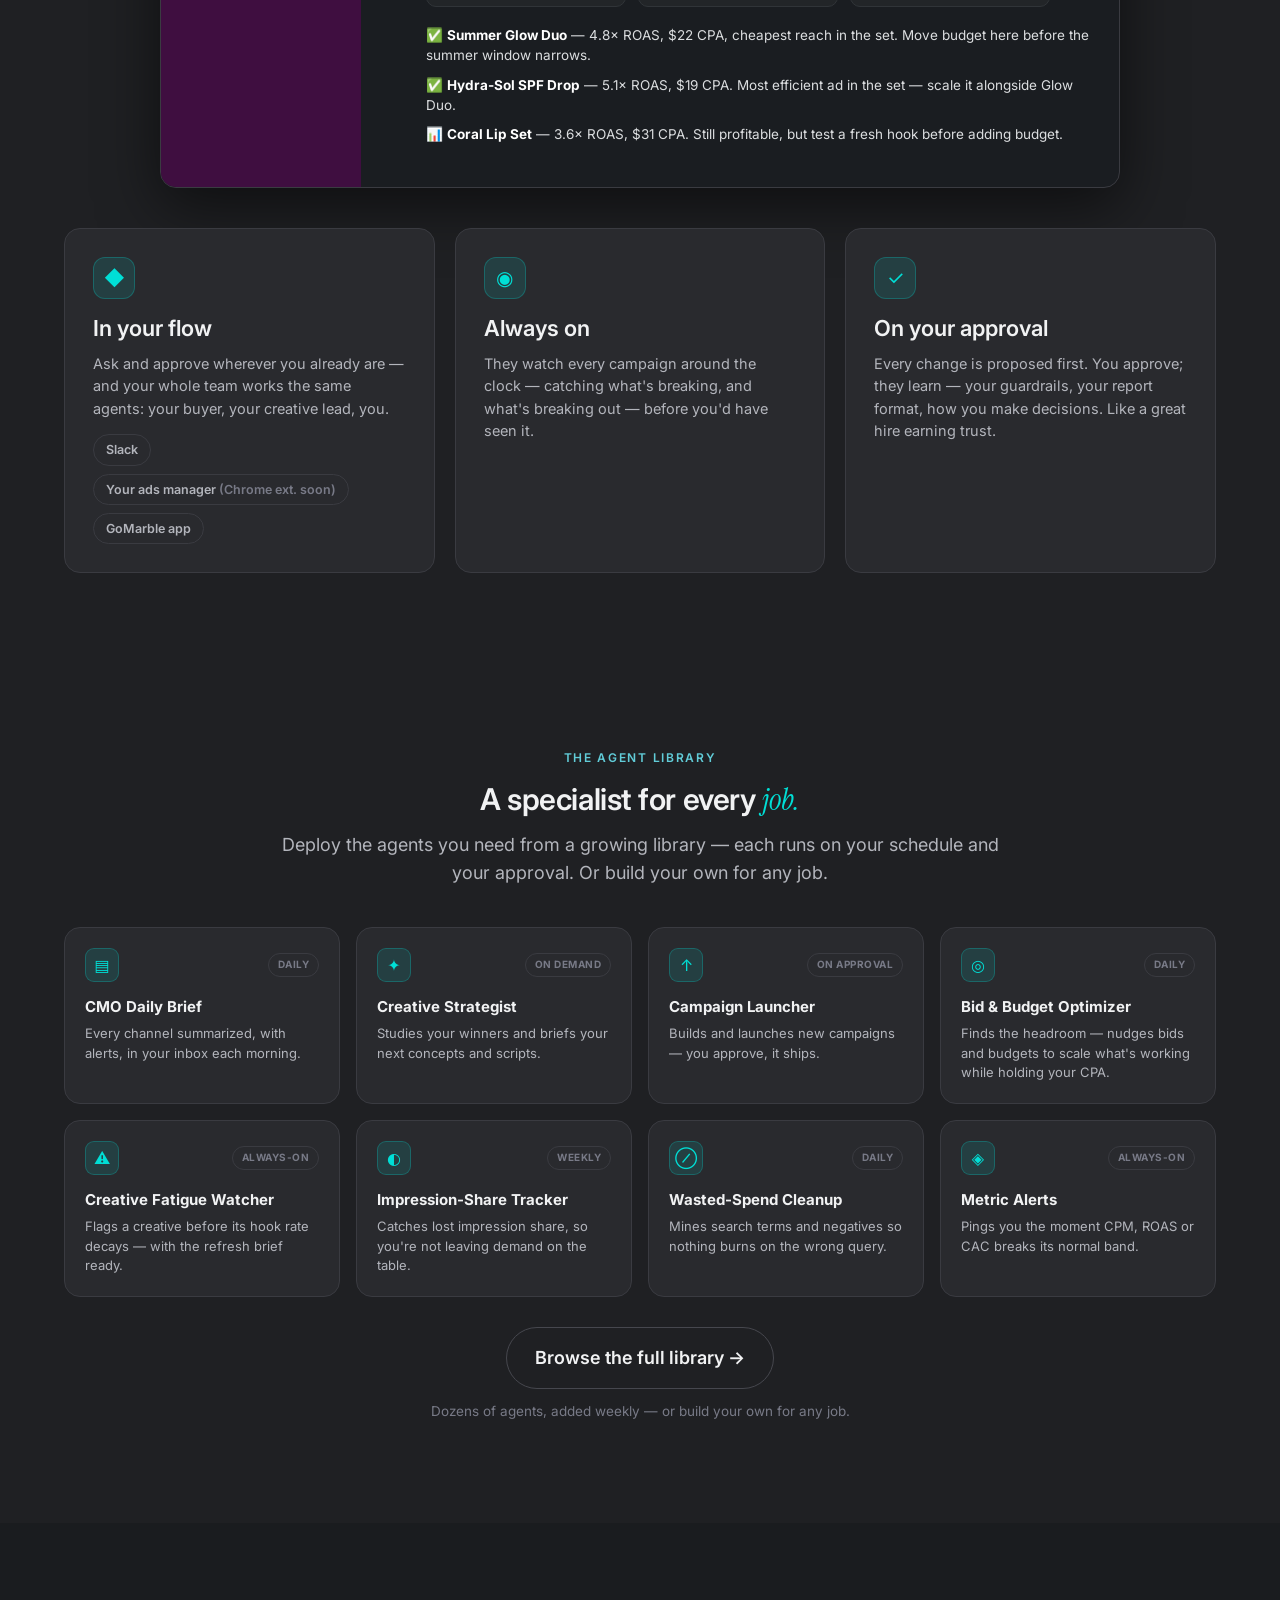
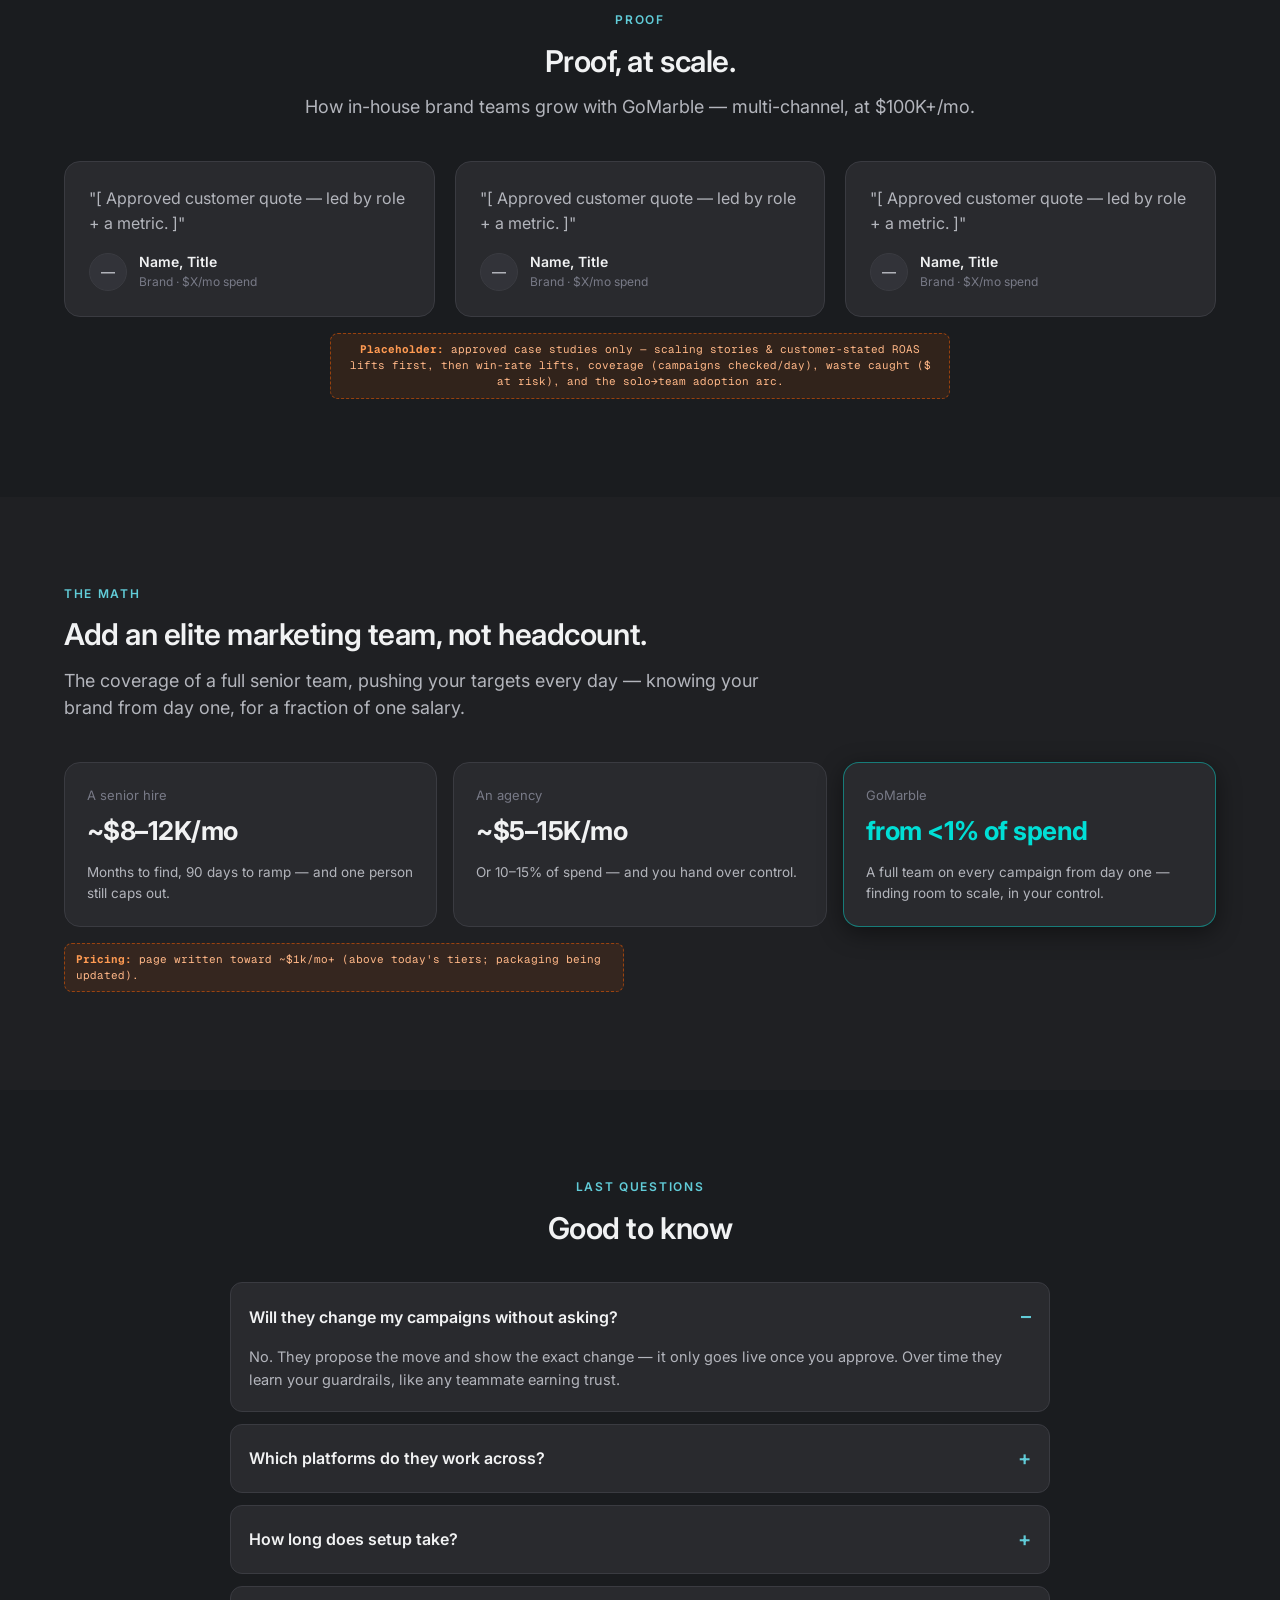
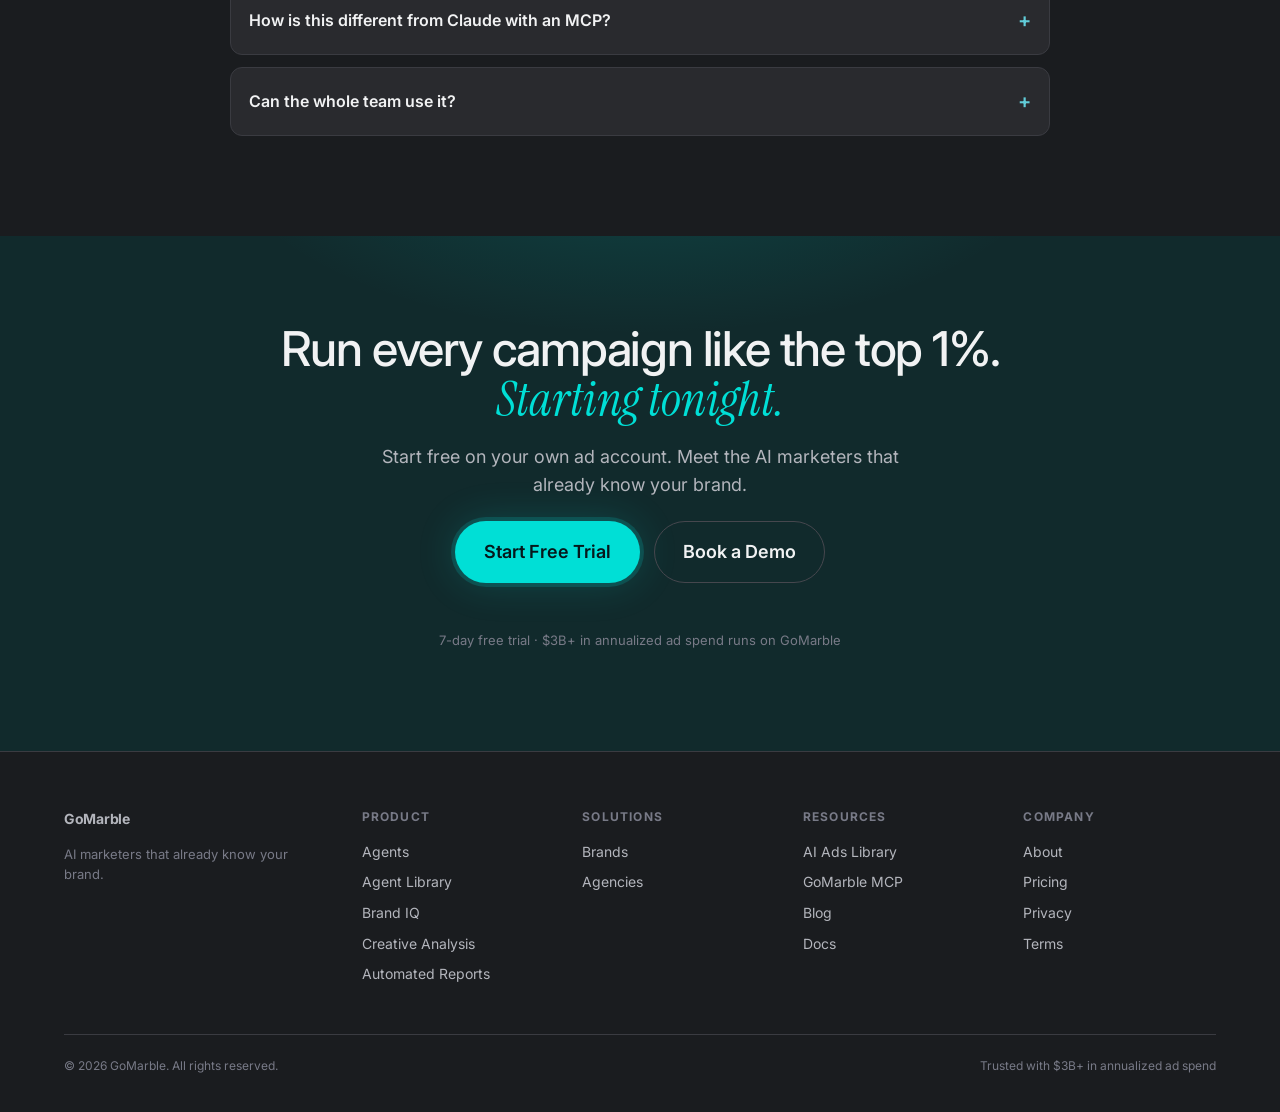
==== commit b619d37c: "ICP proof pass: $3B spend strip, scale cues, bookend close - Above-fold proof -> "Trusted with $3B+ " ====
--- a/homepage/index.html
+++ b/homepage/index.html
@@ -433,11 +433,9 @@
       <a href="#" class="gm-btn gm-btn--secondary gm-btn--lg">Book a Demo</a>
     </div>
     <div class="hero__proof">
-      <span class="pm"><span class="ph">▲ Product Hunt</span> Product of the Day</span>
+      <span class="pm">Trusted with <b>$3B+</b> in annualized ad spend</span>
       <span class="sep">·</span>
       <span class="pm"><span class="stars">★★★★★</span> <b>5.0</b> on G2</span>
-      <span class="sep">·</span>
-      <span class="pm"><b>15,000+</b> signups from 100+ countries</span>
     </div>
 
     <!-- interactive: ask them anything; tap a prompt to see what they do -->
@@ -576,9 +574,9 @@
       </div>
       <div class="dcard">
         <div class="cap">Your normal</div>
+        <div class="row"><b>$214K/mo</b> across Meta · Google · TikTok · 4 markets</div>
         <div class="row">MER <b>3.8×</b> · CPA <b>$18.40</b> · CPM $22–28</div>
         <div class="row">Spend rhythm: weekends run hot, Mondays dip</div>
-        <div class="row">Healthy bands per metric, per channel</div>
         <div class="so">A $24 CPA day reads as noise; a $31 week reads as trouble. No false alarms — and no missed ones.</div>
         <div class="stamp">source: your last 90 days, per channel</div>
       </div>
@@ -594,7 +592,7 @@
         <div class="cap">Your goals &amp; guardrails</div>
         <div class="row">"Scale Meta while blended ROAS holds <b>≥ 3.5×</b>"</div>
         <div class="row">"Never touch brand search"</div>
-        <div class="row">Q3 target: $214K/mo at CPA ≤ $20</div>
+        <div class="row">Q3 target: <b>$250K/mo</b> at CPA ≤ $20</div>
         <div class="so">Every proposal is checked against your rules before it reaches you.</div>
         <div class="stamp">source: you told them, in chat</div>
       </div>
@@ -684,7 +682,7 @@
           <div class="slk__av slk__av--bot">◆</div>
           <div style="min-width:0;">
             <div><span class="slk__u">GoMarble</span><span class="slk__app">APP</span><span class="slk__t">9:33 AM</span></div>
-            <div class="slk__body" style="font-weight:700; color:#fff; margin-top:3px;">Revel Beauty — Summer Collection · Last 7 days</div>
+            <div class="slk__body" style="font-weight:700; color:#fff; margin-top:3px;">Revel Beauty · $214K/mo · Meta · Google · TikTok · Last 7 days</div>
             <div class="slk__cards">
               <div class="slk__ad"><div class="img" style="background:linear-gradient(135deg,#d9b3a3,#b07a68);"></div><div class="cap"><div class="nm">Summer Glow Duo <span class="tag">Standout</span></div><div class="mt">CPM $14.20 · CPC $0.92</div><div class="st">$4,210 · <b>4.8× ROAS</b> · $22 CPA</div></div></div>
               <div class="slk__ad"><div class="img" style="background:linear-gradient(135deg,#cdb4e8,#c86b5e);"></div><div class="cap"><div class="nm">Coral Lip Set <span class="tag">Top spend</span></div><div class="mt">CPM $18.40 · CPC $1.44</div><div class="st">$12,880 · <b>3.6× ROAS</b> · $31 CPA</div></div></div>
@@ -827,13 +825,13 @@
 <section class="gm-section gm-band-teal gm-glow-bg center">
   <div class="gm-wrap">
     <div class="endorse">
-      <h2 class="gm-display" style="font-size:clamp(30px,5vw,48px);max-width:860px;">Every campaign gets the attention <em>it deserves.</em></h2>
+      <h2 class="gm-display" style="font-size:clamp(30px,5vw,48px);max-width:860px;">Run every campaign like the top 1%. <em>Starting tonight.</em></h2>
       <p class="gm-lead" style="max-width:560px;">Start free on your own ad account. Meet the AI marketers that already know your brand.</p>
       <div class="hero__cta" style="margin-top:4px;">
         <a href="#" class="gm-btn gm-btn--primary gm-btn--lg">Start Free Trial</a>
         <a href="#" class="gm-btn gm-btn--secondary gm-btn--lg">Book a Demo</a>
       </div>
-      <p class="gm-faint" style="font-size:13px;">7-day free trial · 15,000+ signups across 100+ countries</p>
+      <p class="gm-faint" style="font-size:13px;">7-day free trial · $3B+ in annualized ad spend runs on GoMarble</p>
     </div>
   </div>
 </section>
@@ -848,7 +846,7 @@
       <div><h4>Resources</h4><a href="#">AI Ads Library</a><a href="#">GoMarble MCP</a><a href="#">Blog</a><a href="#">Docs</a></div>
       <div><h4>Company</h4><a href="#">About</a><a href="pricing.html">Pricing</a><a href="#">Privacy</a><a href="#">Terms</a></div>
     </div>
-    <div class="gm-footer__bottom"><span>© 2026 GoMarble. All rights reserved.</span><span>Trusted by 15,000+ signups across 100+ countries</span></div>
+    <div class="gm-footer__bottom"><span>© 2026 GoMarble. All rights reserved.</span><span>Trusted with $3B+ in annualized ad spend</span></div>
   </div>
 </footer>
 
